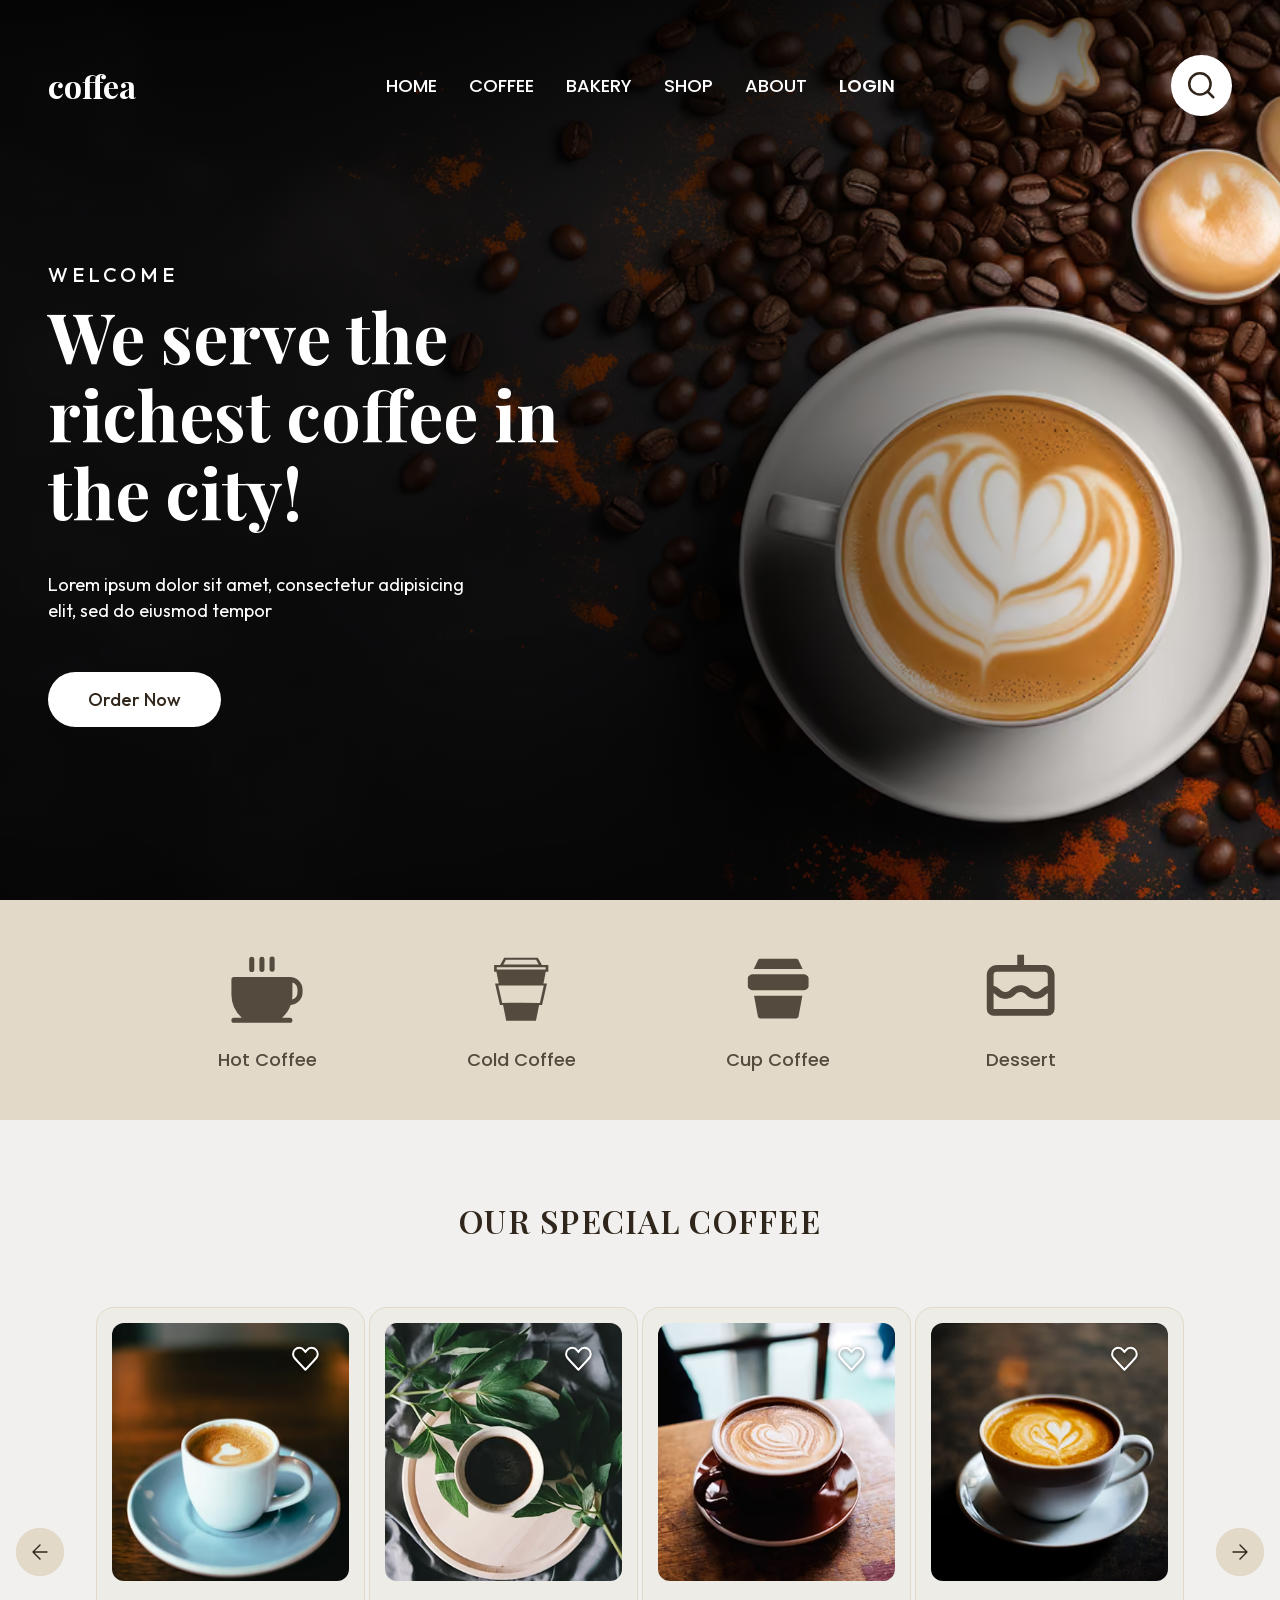
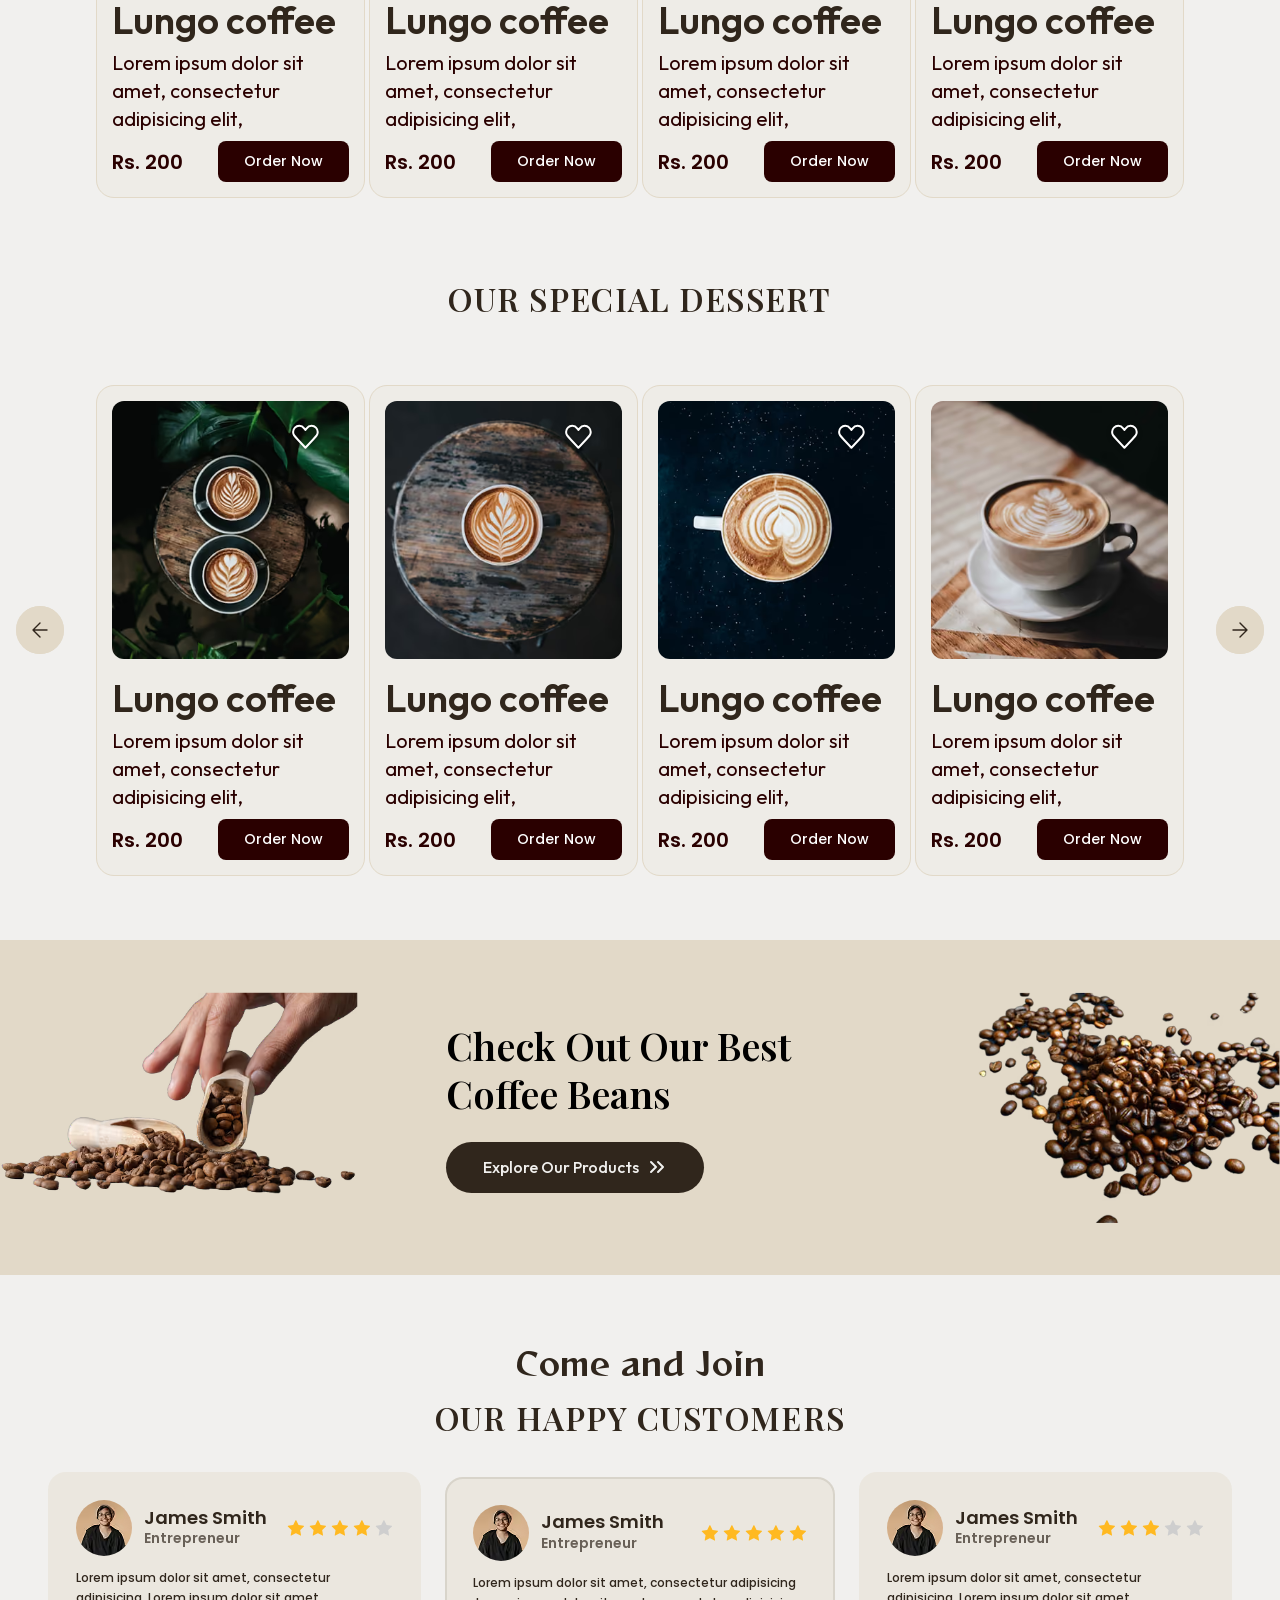
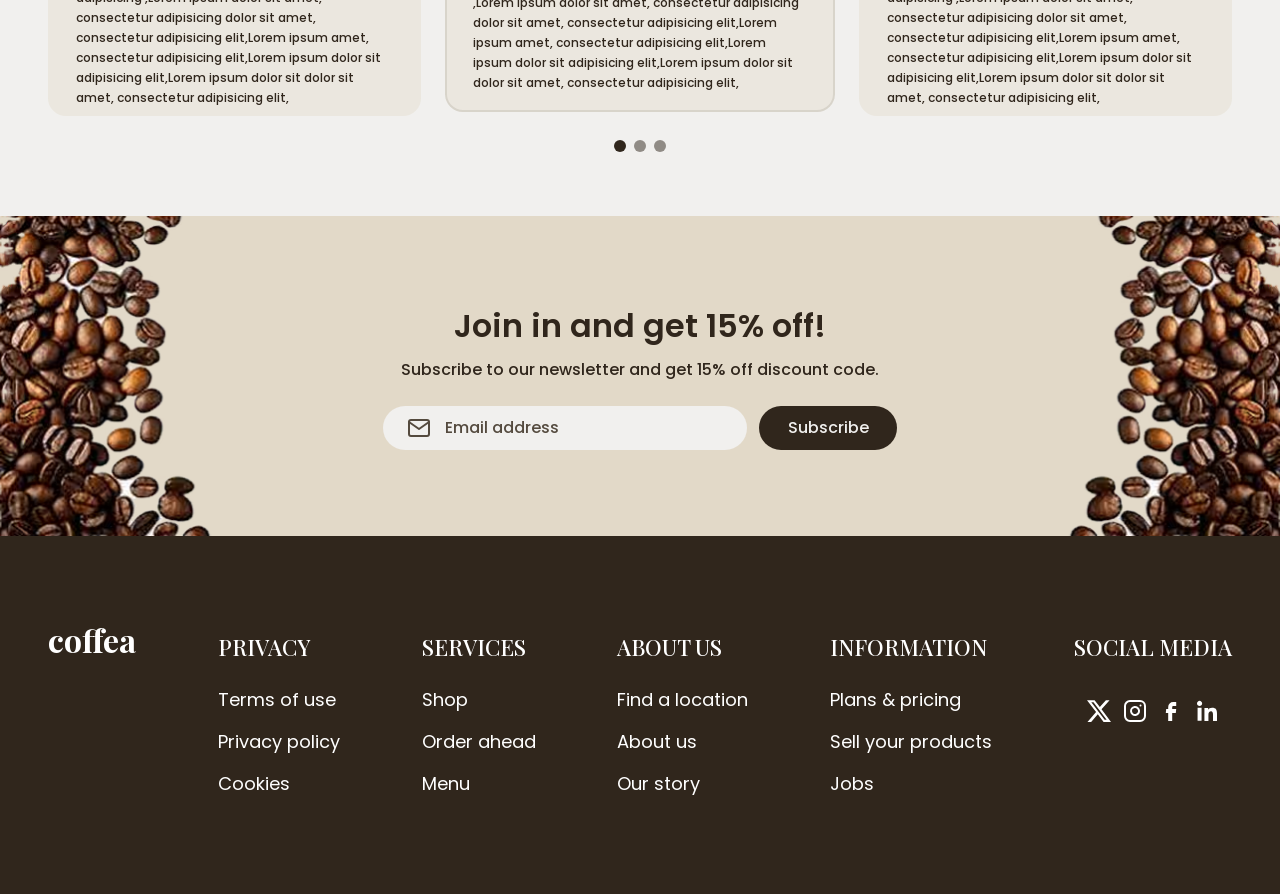
==== index.html @ 28aa6b99 "chore: add sr-only alias and drop inline sprite style" ====
<!doctype html>
<html lang="en">
  <head>
    <meta charset="utf-8">
    <meta name="viewport" content="width=device-width, initial-scale=1">
    <title>Coffea | Freshly roasted coffee, desserts and good company</title>
    <meta
      name="description"
      content="Coffea is a cosy coffee shop serving the richest coffee in the city, fresh desserts and a warm place to meet. Discover our special coffee and desserts."
>

    <meta property="og:type" content="website">
    <meta property="og:title" content="Coffea | Freshly roasted coffee, desserts and good company">
    <meta
      property="og:description"
      content="We serve the richest coffee in the city. Discover our special coffee and desserts."
>
    <meta property="og:locale" content="en_US">

    <link rel="icon" href="assets/icons/favicon.svg" type="image/svg+xml">

    <!-- Fonts used above the fold: preloaded so the swap does not shift the hero text. -->
    <link rel="preload" href="assets/fonts/outfit-latin-variable.woff2" as="font" type="font/woff2" crossorigin>
    <link rel="preload" href="assets/fonts/playfair-display-latin-variable.woff2" as="font" type="font/woff2" crossorigin>
    <link rel="preload" href="assets/fonts/poppins-500-latin.woff2" as="font" type="font/woff2" crossorigin>

    <!-- Cascade layers: tokens, base, layout, components, utilities (order matters). -->
    <link rel="stylesheet" href="css/tokens.css">
    <link rel="stylesheet" href="css/base.css">
    <link rel="stylesheet" href="css/layout.css">
    <link rel="stylesheet" href="css/components/header.css">
    <link rel="stylesheet" href="css/components/hero.css">
    <link rel="stylesheet" href="css/components/categories.css">
    <link rel="stylesheet" href="css/components/product-card.css">
    <link rel="stylesheet" href="css/components/carousel.css">
    <link rel="stylesheet" href="css/components/promo.css">
    <link rel="stylesheet" href="css/components/testimonial-card.css">
    <link rel="stylesheet" href="css/components/newsletter.css">
    <link rel="stylesheet" href="css/components/footer.css">
    <link rel="stylesheet" href="css/utilities.css">
  </head>
  <body>
    <!--
      Icon sprite (generated from assets/icons/*.svg). Use it with:
      <svg class="icon" aria-hidden="true"><use href="#icon-search" /></svg>
    -->
    <svg class="sprite" aria-hidden="true" focusable="false">
      <symbol id="icon-arrow-left" viewBox="0 0 34 34" fill="none"><path stroke="currentColor" stroke-linecap="round" stroke-linejoin="round" stroke-width="2" d="M26.917 17H7.083M17 7.083 7.083 17 17 26.917"/></symbol>
      <symbol id="icon-arrow-right" viewBox="0 0 34 34" fill="none"><path stroke="currentColor" stroke-linecap="round" stroke-linejoin="round" stroke-width="2" d="M7.083 17h19.834M17 7.083 26.917 17 17 26.917"/></symbol>
      <symbol id="icon-cat-cold-coffee" viewBox="0 0 83 83" fill="none"><path fill="currentColor" d="m24.469 9.88-4.102 7.43h-6.098v6.683h2.333l2.39 11.886h-3.733l4.936 21.83 3.164-.03 3.182 15.86h30.126l.21-1.056 2.97-14.807 3.009.03 4.922-21.829h-3.564l2.374-11.886h2.561v-6.682h-6.478l-4.117-7.43zm1.783 2.135h30.546l2.597 4.725h-35.76zm-9.287 7.42H66.43v2.443H16.965zm1.53 18.567H64.56l-3.973 17.552-19.092-.157-19.029.157z"/></symbol>
      <symbol id="icon-cat-cup-coffee" viewBox="0 0 83 83" fill="none"><path fill="currentColor" fill-rule="evenodd" d="M23.691 10.755c-.514 0-1.016.13-1.442.371a2.3 2.3 0 0 0-.946.986l-4.324 9.073h49.46l-4.324-9.073c-.191-.4-.52-.744-.946-.986a2.93 2.93 0 0 0-1.442-.371zm-2.543 58.658L17.267 48.25H66.15l-3.88 21.163c-.094.51-.402.975-.868 1.311s-1.06.52-1.675.521H23.69a2.9 2.9 0 0 1-1.675-.521c-.466-.336-.774-.801-.868-1.311m-4.581-42.831h50.29c3.088 0 5.585 1.823 5.585 4.07v8.131c0 2.247-2.502 4.062-5.586 4.062H16.562c-3.09 0-5.586-1.815-5.586-4.062v-8.131c0-2.247 2.507-4.07 5.59-4.07" clip-rule="evenodd"/></symbol>
      <symbol id="icon-cat-dessert" viewBox="0 0 83 83" fill="none"><path fill="currentColor" d="M65.17 17.15H44.59V6.86h-6.86v10.29H17.15c-5.673 0-10.29 4.617-10.29 10.29v34.3a6.867 6.867 0 0 0 6.86 6.86H68.6a6.867 6.867 0 0 0 6.86-6.86v-34.3c0-5.673-4.617-10.29-10.29-10.29m-48.02 6.86h48.02a3.43 3.43 0 0 1 3.43 3.43l.004 10.702c-3.074.782-5.04 2.517-6.572 3.883-1.74 1.543-2.888 2.565-5.447 2.565-2.556 0-3.705-1.022-5.444-2.562-2.04-1.815-4.832-4.298-9.998-4.298-5.162 0-7.954 2.483-9.995 4.298-1.74 1.543-2.885 2.562-5.44 2.562-2.549 0-3.694-1.019-5.426-2.562-1.534-1.365-3.492-3.104-6.562-3.886V27.44a3.43 3.43 0 0 1 3.43-3.43m-3.43 37.73V45.571c.655.422 1.283.94 2 1.581 2.04 1.815 4.83 4.298 9.988 4.298 5.159 0 7.954-2.483 9.995-4.298 1.739-1.543 2.885-2.562 5.44-2.562s3.704 1.022 5.443 2.562c2.041 1.815 4.833 4.298 9.999 4.298s7.96-2.483 10.002-4.298c.724-.645 1.355-1.166 2.017-1.591l.003 16.18z"/></symbol>
      <symbol id="icon-cat-hot-coffee" viewBox="0 0 83 83" fill="none"><path fill="currentColor" d="M64.656 29.36H8.06a2.573 2.573 0 0 0-2.573 2.573v15.435a30.97 30.97 0 0 0 10.464 23.153H8.06a2.573 2.573 0 1 0 0 5.145h56.595a2.572 2.572 0 1 0 0-5.145h-7.891a31.06 31.06 0 0 0 8.682-12.891 12.86 12.86 0 0 0 12.071-12.834v-2.572A12.863 12.863 0 0 0 64.656 29.36m7.717 15.436a7.72 7.72 0 0 1-5.53 7.396c.254-1.595.383-3.208.385-4.824V34.95a7.72 7.72 0 0 1 5.145 7.273zM33.786 21.643v-10.29a2.573 2.573 0 0 1 5.145 0v10.29a2.573 2.573 0 1 1-5.145 0m10.29 0v-10.29a2.573 2.573 0 1 1 5.145 0v10.29a2.573 2.573 0 0 1-5.145 0m-20.58 0v-10.29a2.572 2.572 0 1 1 5.145 0v10.29a2.572 2.572 0 1 1-5.145 0"/></symbol>
      <symbol id="icon-chevron" viewBox="0 0 20 20" fill="none"><path stroke="currentColor" stroke-linecap="round" stroke-linejoin="round" stroke-width="2" d="m4 5 5 5-5 5m7-10 5 5-5 5"/></symbol>
      <symbol id="icon-heart-filled" viewBox="0 0 33 33" fill="none"><path fill="currentColor" stroke="currentColor" stroke-linecap="round" stroke-linejoin="round" stroke-width="2" d="m16.415 10.943-1.04-1.368C14.171 7.988 12.393 6.84 10.26 6.84a6.147 6.147 0 0 0-6.155 6.156c0 1.272.383 2.448 1.04 3.42 1.107 1.655 11.27 12.31 11.27 12.31m0-17.782 1.04-1.368c1.204-1.587 2.982-2.736 5.116-2.736a6.147 6.147 0 0 1 6.156 6.156 6.1 6.1 0 0 1-1.04 3.42c-1.108 1.655-11.271 12.31-11.271 12.31"/></symbol>
      <symbol id="icon-heart" viewBox="0 0 33 33" fill="none"><path stroke="currentColor" stroke-linecap="round" stroke-linejoin="round" stroke-width="2" d="m16.415 10.943-1.04-1.368C14.171 7.988 12.393 6.84 10.26 6.84a6.147 6.147 0 0 0-6.155 6.156c0 1.272.383 2.448 1.04 3.42 1.107 1.655 11.27 12.31 11.27 12.31m0-17.782 1.04-1.368c1.204-1.587 2.982-2.736 5.116-2.736a6.147 6.147 0 0 1 6.156 6.156 6.1 6.1 0 0 1-1.04 3.42c-1.108 1.655-11.271 12.31-11.271 12.31"/></symbol>
      <symbol id="icon-mail" viewBox="0 0 24 24" fill="none"><path stroke="currentColor" stroke-linecap="round" stroke-linejoin="round" stroke-width="2" d="M4 4h16c1.1 0 2 .9 2 2v12c0 1.1-.9 2-2 2H4c-1.1 0-2-.9-2-2V6c0-1.1.9-2 2-2"/><path stroke="currentColor" stroke-linecap="round" stroke-linejoin="round" stroke-width="2" d="m22 6-10 7L2 6"/></symbol>
      <symbol id="icon-search" viewBox="0 0 27 27" fill="none"><path stroke="currentColor" stroke-linecap="round" stroke-linejoin="round" stroke-width="2.5" d="M11.917 22.583c5.89 0 10.666-4.775 10.666-10.666S17.808 1.25 11.917 1.25 1.25 6.026 1.25 11.917c0 5.89 4.776 10.666 10.667 10.666M25.25 25.25l-5.8-5.8"/></symbol>
      <symbol id="icon-social-facebook" viewBox="0 0 24 24" fill="none"><path fill="currentColor" d="M9.198 22h4v-8.01h3.604l.396-3.98h-4V8a1 1 0 0 1 1-1h3V3h-3a5 5 0 0 0-5 5v2.01h-2l-.396 3.98h2.396z"/></symbol>
      <symbol id="icon-social-instagram" viewBox="0 0 24 24" fill="none"><path stroke="currentColor" stroke-linecap="round" stroke-linejoin="round" stroke-width="2" d="M17 2.004H7a5 5 0 0 0-5 5v10a5 5 0 0 0 5 5h10a5 5 0 0 0 5-5v-10a5 5 0 0 0-5-5"/><path stroke="currentColor" stroke-linecap="round" stroke-linejoin="round" stroke-width="2" d="M16 11.374a4 4 0 1 1-7.913 1.173A4 4 0 0 1 16 11.374m1.5-4.87h.01"/></symbol>
      <symbol id="icon-social-linkedin" viewBox="0 0 24 24" fill="none"><path fill="currentColor" fill-rule="evenodd" d="M9.429 8.969h3.714v1.85c.535-1.064 1.907-2.02 3.968-2.02 3.951 0 4.889 2.118 4.889 6.004V22h-4v-6.312c0-2.213-.535-3.461-1.897-3.461-1.889 0-2.674 1.345-2.674 3.46V22h-4zM2.57 21.83h4V8.799h-4zM7.143 4.55a2.53 2.53 0 0 1-.753 1.802 2.57 2.57 0 0 1-1.82.748 2.6 2.6 0 0 1-1.818-.747A2.55 2.55 0 0 1 2 4.55c0-.677.27-1.325.753-1.803a2.586 2.586 0 0 1 3.637 0c.483.478.753 1.126.753 1.803" clip-rule="evenodd"/></symbol>
      <symbol id="icon-social-x" viewBox="0 0 24 24"><path fill="currentColor" d="M18.9 1.125h3.68l-8.04 9.212L24 22.875h-7.406l-5.804-7.603-6.635 7.603H.471l8.6-9.857L0 1.126h7.594l5.24 6.948zm-1.294 19.542h2.04L6.48 3.217H4.293z"/></symbol>
      <symbol id="icon-star" viewBox="-1 -1.5 24 24"><path fill="currentColor" d="M10.39.279a.5.5 0 0 1 .897 0L14.25 6.28a.5.5 0 0 0 .377.274l6.623.962a.5.5 0 0 1 .277.853l-4.793 4.672a.5.5 0 0 0-.143.442l1.13 6.597a.5.5 0 0 1-.725.527l-5.924-3.115a.5.5 0 0 0-.465 0l-5.924 3.115a.5.5 0 0 1-.725-.527l1.131-6.597a.5.5 0 0 0-.144-.442L.152 8.369a.5.5 0 0 1 .277-.853l6.623-.962a.5.5 0 0 0 .376-.274z"/></symbol>
    </svg>

    <a class="skip-link" href="#main">Skip to main content</a>

    <header class="header">
      <div class="header__inner container">
        <a class="header__logo" href="/">coffea</a>

        <!-- Desktop navigation (from 1024px). Hidden with display: none below that. -->
        <nav class="header__nav" aria-label="Main">
          <ul class="header__list">
            <li><a class="header__link" href="#">home</a></li>
            <li><a class="header__link" href="#">coffee</a></li>
            <li><a class="header__link" href="#">bakery</a></li>
            <li><a class="header__link" href="#">shop</a></li>
            <li><a class="header__link" href="#">about</a></li>
            <li><a class="header__link header__link--login" href="#">login</a></li>
          </ul>
        </nav>

        <button class="header__search" type="button" aria-label="Search">
          <svg class="icon header__search-icon" aria-hidden="true" focusable="false"><use href="#icon-search" /></svg>
        </button>

        <!--
          Mobile menu (below 1024px): CSS-only disclosure widget. A closed details element cannot be
          forced open by CSS in every target browser, so it owns a second nav and the desktop nav above
          is the one hidden here (display: none keeps the inactive nav out of the accessibility tree).
        -->
        <details class="header__menu">
          <summary class="header__toggle">
            <span class="visually-hidden">Menu</span>
            <span class="header__toggle-icon" aria-hidden="true"></span>
          </summary>
          <nav class="header__panel" aria-label="Main mobile">
            <ul class="header__list header__list--panel">
              <li><a class="header__link" href="#">home</a></li>
              <li><a class="header__link" href="#">coffee</a></li>
              <li><a class="header__link" href="#">bakery</a></li>
              <li><a class="header__link" href="#">shop</a></li>
              <li><a class="header__link" href="#">about</a></li>
              <li><a class="header__link header__link--login" href="#">login</a></li>
            </ul>
          </nav>
        </details>
      </div>
    </header>

    <main id="main">
      <!--
        Copy: the lorem ipsum, "Lungo coffee", "Rs. 200" and the testimonial texts are the design's own
        placeholders and are kept as they are (the typos of the design are fixed; the dessert section reuses the
        coffee copy). The product photos and the avatar are real.
      -->
      <section class="hero" aria-labelledby="hero-title">
        <picture class="hero__media">
          <source
            type="image/avif"
            srcset="assets/img/hero-768.avif 768w, assets/img/hero-1280.avif 1280w, assets/img/hero-1920.avif 1920w"
            sizes="(min-width: 64em) 100vw, 1280px"
          >
          <source
            type="image/webp"
            srcset="assets/img/hero-768.webp 768w, assets/img/hero-1280.webp 1280w, assets/img/hero-1920.webp 1920w"
            sizes="(min-width: 64em) 100vw, 1280px"
          >
          <img
            class="hero__image"
            src="assets/img/hero-1280.jpg"
            srcset="assets/img/hero-768.jpg 768w, assets/img/hero-1280.jpg 1280w, assets/img/hero-1920.jpg 1920w"
            sizes="(min-width: 64em) 100vw, 1280px"
            width="1920"
            height="1000"
            alt=""
            fetchpriority="high"
            decoding="async"
          >
        </picture>

        <div class="hero__inner container">
          <div class="hero__content">
            <p class="hero__eyebrow">Welcome</p>
            <h1 class="hero__title" id="hero-title">We serve the richest coffee in the city!</h1>
            <p class="hero__text" lang="la">Lorem ipsum dolor sit amet, consectetur adipisicing elit, sed do eiusmod tempor</p>
            <a class="hero__cta" href="#coffee">Order Now</a>
          </div>
        </div>
      </section>

      <section class="categories" aria-label="Categories">
        <div class="categories__inner container">
          <ul class="categories__list">
            <li>
              <a class="categories__link" href="#coffee">
                <svg class="icon categories__icon" aria-hidden="true" focusable="false"><use href="#icon-cat-hot-coffee" /></svg>
                <span class="categories__label">Hot Coffee</span>
              </a>
            </li>
            <li>
              <a class="categories__link" href="#coffee">
                <svg class="icon categories__icon" aria-hidden="true" focusable="false"><use href="#icon-cat-cold-coffee" /></svg>
                <span class="categories__label">Cold Coffee</span>
              </a>
            </li>
            <li>
              <a class="categories__link" href="#coffee">
                <svg class="icon categories__icon" aria-hidden="true" focusable="false"><use href="#icon-cat-cup-coffee" /></svg>
                <span class="categories__label">Cup Coffee</span>
              </a>
            </li>
            <li>
              <a class="categories__link" href="#dessert">
                <svg class="icon categories__icon" aria-hidden="true" focusable="false"><use href="#icon-cat-dessert" /></svg>
                <span class="categories__label">Dessert</span>
              </a>
            </li>
          </ul>
        </div>
      </section>

      <!--
        Products: each carousel is a native scroll container; the arrows are anchors to the first and
        last card (no JavaScript). They only show from 1024px to 1279px, where three cards fit and the
        rest need them; from 1280px all four cards are visible, so decorative aria-hidden copies of the
        arrows take their place and nothing is left in the tab order for a control that scrolls nothing.
      -->
      <section class="products" id="coffee" aria-labelledby="coffee-title">
        <h2 class="products__title" id="coffee-title">Our Special Coffee</h2>

        <div class="carousel">
          <a class="carousel__arrow carousel__arrow--prev carousel__arrow--link" href="#coffee-1">
            <svg class="icon carousel__icon" aria-hidden="true" focusable="false"><use href="#icon-arrow-left" /></svg>
            <span class="visually-hidden">Previous coffee</span>
          </a>
          <span class="carousel__arrow carousel__arrow--prev carousel__arrow--static" aria-hidden="true">
            <svg class="icon carousel__icon" focusable="false"><use href="#icon-arrow-left" /></svg>
          </span>

          <div class="carousel__track" role="group" aria-roledescription="carousel" aria-label="Special coffee" tabindex="0">
          <article class="product-card carousel__item" id="coffee-1">
            <div class="product-card__media">
              <picture>
                <source type="image/avif" srcset="assets/img/coffee-1.avif">
                <source type="image/webp" srcset="assets/img/coffee-1.webp">
                <img
                  class="product-card__image"
                  src="assets/img/coffee-1.jpg"
                  width="334"
                  height="364"
                  alt="Espresso in a white cup on a light blue saucer, on a wooden table"
                  loading="lazy"
                  decoding="async"
                >
              </picture>
              <input class="product-card__fav-input visually-hidden" type="checkbox" id="coffee-1-fav">
              <label class="product-card__fav" for="coffee-1-fav">
                <svg class="icon product-card__heart product-card__heart--off" aria-hidden="true" focusable="false"><use href="#icon-heart" /></svg>
                <svg class="icon product-card__heart product-card__heart--on" aria-hidden="true" focusable="false"><use href="#icon-heart-filled" /></svg>
                <span class="visually-hidden">Add Lungo coffee to favourites</span>
              </label>
            </div>
            <h3 class="product-card__name">Lungo coffee</h3>
            <p class="product-card__description" lang="la">Lorem ipsum dolor sit amet, consectetur adipisicing elit,</p>
            <div class="product-card__row">
              <data class="product-card__price" value="200">Rs. 200</data>
              <button class="product-card__button" type="button">Order Now<span class="visually-hidden"> Lungo coffee</span></button>
            </div>
          </article>

          <article class="product-card carousel__item" id="coffee-2">
            <div class="product-card__media">
              <picture>
                <source type="image/avif" srcset="assets/img/dessert-1.avif">
                <source type="image/webp" srcset="assets/img/dessert-1.webp">
                <img
                  class="product-card__image"
                  src="assets/img/dessert-1.jpg"
                  width="334"
                  height="364"
                  alt="Top view of a cup of black coffee on a wooden tray among green leaves"
                  loading="lazy"
                  decoding="async"
                >
              </picture>
              <input class="product-card__fav-input visually-hidden" type="checkbox" id="coffee-2-fav">
              <label class="product-card__fav" for="coffee-2-fav">
                <svg class="icon product-card__heart product-card__heart--off" aria-hidden="true" focusable="false"><use href="#icon-heart" /></svg>
                <svg class="icon product-card__heart product-card__heart--on" aria-hidden="true" focusable="false"><use href="#icon-heart-filled" /></svg>
                <span class="visually-hidden">Add Lungo coffee to favourites</span>
              </label>
            </div>
            <h3 class="product-card__name">Lungo coffee</h3>
            <p class="product-card__description" lang="la">Lorem ipsum dolor sit amet, consectetur adipisicing elit,</p>
            <div class="product-card__row">
              <data class="product-card__price" value="200">Rs. 200</data>
              <button class="product-card__button" type="button">Order Now<span class="visually-hidden"> Lungo coffee</span></button>
            </div>
          </article>

          <article class="product-card carousel__item" id="coffee-3">
            <div class="product-card__media">
              <picture>
                <source type="image/avif" srcset="assets/img/dessert-2.avif">
                <source type="image/webp" srcset="assets/img/dessert-2.webp">
                <img
                  class="product-card__image"
                  src="assets/img/dessert-2.jpg"
                  width="334"
                  height="364"
                  alt="Latte with a heart of milk foam in a maroon cup and saucer on a wooden table"
                  loading="lazy"
                  decoding="async"
                >
              </picture>
              <input class="product-card__fav-input visually-hidden" type="checkbox" id="coffee-3-fav">
              <label class="product-card__fav" for="coffee-3-fav">
                <svg class="icon product-card__heart product-card__heart--off" aria-hidden="true" focusable="false"><use href="#icon-heart" /></svg>
                <svg class="icon product-card__heart product-card__heart--on" aria-hidden="true" focusable="false"><use href="#icon-heart-filled" /></svg>
                <span class="visually-hidden">Add Lungo coffee to favourites</span>
              </label>
            </div>
            <h3 class="product-card__name">Lungo coffee</h3>
            <p class="product-card__description" lang="la">Lorem ipsum dolor sit amet, consectetur adipisicing elit,</p>
            <div class="product-card__row">
              <data class="product-card__price" value="200">Rs. 200</data>
              <button class="product-card__button" type="button">Order Now<span class="visually-hidden"> Lungo coffee</span></button>
            </div>
          </article>

          <article class="product-card carousel__item" id="coffee-4">
            <div class="product-card__media">
              <picture>
                <source type="image/avif" srcset="assets/img/coffee-2.avif">
                <source type="image/webp" srcset="assets/img/coffee-2.webp">
                <img
                  class="product-card__image"
                  src="assets/img/coffee-2.jpg"
                  width="334"
                  height="364"
                  alt="Cappuccino with heart-shaped latte art in a white cup on a dark table"
                  loading="lazy"
                  decoding="async"
                >
              </picture>
              <input class="product-card__fav-input visually-hidden" type="checkbox" id="coffee-4-fav">
              <label class="product-card__fav" for="coffee-4-fav">
                <svg class="icon product-card__heart product-card__heart--off" aria-hidden="true" focusable="false"><use href="#icon-heart" /></svg>
                <svg class="icon product-card__heart product-card__heart--on" aria-hidden="true" focusable="false"><use href="#icon-heart-filled" /></svg>
                <span class="visually-hidden">Add Lungo coffee to favourites</span>
              </label>
            </div>
            <h3 class="product-card__name">Lungo coffee</h3>
            <p class="product-card__description" lang="la">Lorem ipsum dolor sit amet, consectetur adipisicing elit,</p>
            <div class="product-card__row">
              <data class="product-card__price" value="200">Rs. 200</data>
              <button class="product-card__button" type="button">Order Now<span class="visually-hidden"> Lungo coffee</span></button>
            </div>
          </article>
          </div>

          <a class="carousel__arrow carousel__arrow--next carousel__arrow--link" href="#coffee-4">
            <svg class="icon carousel__icon" aria-hidden="true" focusable="false"><use href="#icon-arrow-right" /></svg>
            <span class="visually-hidden">Next coffee</span>
          </a>
          <span class="carousel__arrow carousel__arrow--next carousel__arrow--static" aria-hidden="true">
            <svg class="icon carousel__icon" focusable="false"><use href="#icon-arrow-right" /></svg>
          </span>
        </div>
      </section>

      <section class="products" id="dessert" aria-labelledby="dessert-title">
        <h2 class="products__title" id="dessert-title">Our Special Dessert</h2>

        <div class="carousel">
          <a class="carousel__arrow carousel__arrow--prev carousel__arrow--link" href="#dessert-1">
            <svg class="icon carousel__icon" aria-hidden="true" focusable="false"><use href="#icon-arrow-left" /></svg>
            <span class="visually-hidden">Previous dessert</span>
          </a>
          <span class="carousel__arrow carousel__arrow--prev carousel__arrow--static" aria-hidden="true">
            <svg class="icon carousel__icon" focusable="false"><use href="#icon-arrow-left" /></svg>
          </span>

          <div class="carousel__track" role="group" aria-roledescription="carousel" aria-label="Special desserts" tabindex="0">
          <article class="product-card carousel__item" id="dessert-1">
            <div class="product-card__media">
              <picture>
                <source type="image/avif" srcset="assets/img/dessert-4.avif">
                <source type="image/webp" srcset="assets/img/dessert-4.webp">
                <img
                  class="product-card__image"
                  src="assets/img/dessert-4.jpg"
                  width="334"
                  height="364"
                  alt="Two lattes with leaf-shaped foam art on a wooden stool among plants"
                  loading="lazy"
                  decoding="async"
                >
              </picture>
              <input class="product-card__fav-input visually-hidden" type="checkbox" id="dessert-1-fav">
              <label class="product-card__fav" for="dessert-1-fav">
                <svg class="icon product-card__heart product-card__heart--off" aria-hidden="true" focusable="false"><use href="#icon-heart" /></svg>
                <svg class="icon product-card__heart product-card__heart--on" aria-hidden="true" focusable="false"><use href="#icon-heart-filled" /></svg>
                <span class="visually-hidden">Add Lungo coffee to favourites</span>
              </label>
            </div>
            <h3 class="product-card__name">Lungo coffee</h3>
            <p class="product-card__description" lang="la">Lorem ipsum dolor sit amet, consectetur adipisicing elit,</p>
            <div class="product-card__row">
              <data class="product-card__price" value="200">Rs. 200</data>
              <button class="product-card__button" type="button">Order Now<span class="visually-hidden"> Lungo coffee</span></button>
            </div>
          </article>

          <article class="product-card carousel__item" id="dessert-2">
            <div class="product-card__media">
              <picture>
                <source type="image/avif" srcset="assets/img/coffee-3.avif">
                <source type="image/webp" srcset="assets/img/coffee-3.webp">
                <img
                  class="product-card__image"
                  src="assets/img/coffee-3.jpg"
                  width="334"
                  height="364"
                  alt="Top view of a latte with leaf-shaped milk foam on a round rustic wooden stool"
                  loading="lazy"
                  decoding="async"
                >
              </picture>
              <input class="product-card__fav-input visually-hidden" type="checkbox" id="dessert-2-fav">
              <label class="product-card__fav" for="dessert-2-fav">
                <svg class="icon product-card__heart product-card__heart--off" aria-hidden="true" focusable="false"><use href="#icon-heart" /></svg>
                <svg class="icon product-card__heart product-card__heart--on" aria-hidden="true" focusable="false"><use href="#icon-heart-filled" /></svg>
                <span class="visually-hidden">Add Lungo coffee to favourites</span>
              </label>
            </div>
            <h3 class="product-card__name">Lungo coffee</h3>
            <p class="product-card__description" lang="la">Lorem ipsum dolor sit amet, consectetur adipisicing elit,</p>
            <div class="product-card__row">
              <data class="product-card__price" value="200">Rs. 200</data>
              <button class="product-card__button" type="button">Order Now<span class="visually-hidden"> Lungo coffee</span></button>
            </div>
          </article>

          <article class="product-card carousel__item" id="dessert-3">
            <div class="product-card__media">
              <picture>
                <source type="image/avif" srcset="assets/img/dessert-3.avif">
                <source type="image/webp" srcset="assets/img/dessert-3.webp">
                <img
                  class="product-card__image"
                  src="assets/img/dessert-3.jpg"
                  width="334"
                  height="364"
                  alt="Top view of a latte with a heart-shaped foam pattern on a dark starry background"
                  loading="lazy"
                  decoding="async"
                >
              </picture>
              <input class="product-card__fav-input visually-hidden" type="checkbox" id="dessert-3-fav">
              <label class="product-card__fav" for="dessert-3-fav">
                <svg class="icon product-card__heart product-card__heart--off" aria-hidden="true" focusable="false"><use href="#icon-heart" /></svg>
                <svg class="icon product-card__heart product-card__heart--on" aria-hidden="true" focusable="false"><use href="#icon-heart-filled" /></svg>
                <span class="visually-hidden">Add Lungo coffee to favourites</span>
              </label>
            </div>
            <h3 class="product-card__name">Lungo coffee</h3>
            <p class="product-card__description" lang="la">Lorem ipsum dolor sit amet, consectetur adipisicing elit,</p>
            <div class="product-card__row">
              <data class="product-card__price" value="200">Rs. 200</data>
              <button class="product-card__button" type="button">Order Now<span class="visually-hidden"> Lungo coffee</span></button>
            </div>
          </article>

          <article class="product-card carousel__item" id="dessert-4">
            <div class="product-card__media">
              <picture>
                <source type="image/avif" srcset="assets/img/coffee-4.avif">
                <source type="image/webp" srcset="assets/img/coffee-4.webp">
                <img
                  class="product-card__image"
                  src="assets/img/coffee-4.jpg"
                  width="334"
                  height="364"
                  alt="Latte with leaf-shaped foam art in a grey cup on a sunlit table"
                  loading="lazy"
                  decoding="async"
                >
              </picture>
              <input class="product-card__fav-input visually-hidden" type="checkbox" id="dessert-4-fav">
              <label class="product-card__fav" for="dessert-4-fav">
                <svg class="icon product-card__heart product-card__heart--off" aria-hidden="true" focusable="false"><use href="#icon-heart" /></svg>
                <svg class="icon product-card__heart product-card__heart--on" aria-hidden="true" focusable="false"><use href="#icon-heart-filled" /></svg>
                <span class="visually-hidden">Add Lungo coffee to favourites</span>
              </label>
            </div>
            <h3 class="product-card__name">Lungo coffee</h3>
            <p class="product-card__description" lang="la">Lorem ipsum dolor sit amet, consectetur adipisicing elit,</p>
            <div class="product-card__row">
              <data class="product-card__price" value="200">Rs. 200</data>
              <button class="product-card__button" type="button">Order Now<span class="visually-hidden"> Lungo coffee</span></button>
            </div>
          </article>
          </div>

          <a class="carousel__arrow carousel__arrow--next carousel__arrow--link" href="#dessert-4">
            <svg class="icon carousel__icon" aria-hidden="true" focusable="false"><use href="#icon-arrow-right" /></svg>
            <span class="visually-hidden">Next dessert</span>
          </a>
          <span class="carousel__arrow carousel__arrow--next carousel__arrow--static" aria-hidden="true">
            <svg class="icon carousel__icon" focusable="false"><use href="#icon-arrow-right" /></svg>
          </span>
        </div>
      </section>

      <section class="promo" aria-labelledby="promo-title">
        <picture class="promo__picture promo__picture--hand">
          <source type="image/avif" srcset="assets/img/promo-hand.avif">
          <source type="image/webp" srcset="assets/img/promo-hand.webp">
          <img class="promo__image" src="assets/img/promo-hand.png" width="521" height="335" alt="" loading="lazy" decoding="async">
        </picture>

        <div class="promo__inner">
          <h2 class="promo__title" id="promo-title">Check Out Our Best Coffee Beans</h2>
          <a class="promo__cta" href="#coffee">
            Explore Our Products
            <svg class="icon promo__chevron" aria-hidden="true" focusable="false"><use href="#icon-chevron" /></svg>
          </a>
        </div>

        <picture class="promo__picture promo__picture--beans">
          <source type="image/avif" srcset="assets/img/promo-beans.avif">
          <source type="image/webp" srcset="assets/img/promo-beans.webp">
          <img class="promo__image" src="assets/img/promo-beans.png" width="503" height="335" alt="" loading="lazy" decoding="async">
        </picture>
      </section>

      <section class="testimonials" aria-labelledby="testimonials-title">
        <h2 class="testimonials__title" id="testimonials-title">
          <span class="testimonials__title-accent">Come and Join</span>
          <span class="testimonials__title-main">Our Happy Customers</span>
        </h2>

        <!--
          The three testimonials repeat the design's "James Smith" and quote, and share one avatar. The avatar
          has an empty alt on purpose: the name is already in the figcaption next to it.
          The track is a native scroll container (swipe, trackpad, keyboard); the dots are anchors to each card.
        -->
        <div class="testimonials__track" role="group" aria-roledescription="carousel" aria-label="Customer testimonials" tabindex="0">
          <figure class="testimonial-card" id="t-1">
            <figcaption class="testimonial-card__header">
              <picture class="testimonial-card__picture">
                <source type="image/avif" srcset="assets/img/avatar-1.avif 1x, assets/img/avatar-1-2x.avif 2x">
                <source type="image/webp" srcset="assets/img/avatar-1.webp 1x, assets/img/avatar-1-2x.webp 2x">
                <img
                  class="testimonial-card__avatar"
                  src="assets/img/avatar-1.jpg"
                  srcset="assets/img/avatar-1.jpg 1x, assets/img/avatar-1-2x.jpg 2x"
                  width="56"
                  height="56"
                  alt=""
                  loading="lazy"
                  decoding="async"
                >
              </picture>
              <div class="testimonial-card__meta">
                <div class="testimonial-card__author">
                  <p class="testimonial-card__name">James Smith</p>
                  <p class="testimonial-card__role">Entrepreneur</p>
                </div>
                <p class="testimonial-card__rating" role="img" aria-label="4 out of 5 stars">
                  <svg class="icon testimonial-card__star" aria-hidden="true" focusable="false"><use href="#icon-star" /></svg>
                  <svg class="icon testimonial-card__star" aria-hidden="true" focusable="false"><use href="#icon-star" /></svg>
                  <svg class="icon testimonial-card__star" aria-hidden="true" focusable="false"><use href="#icon-star" /></svg>
                  <svg class="icon testimonial-card__star" aria-hidden="true" focusable="false"><use href="#icon-star" /></svg>
                  <svg class="icon testimonial-card__star testimonial-card__star--empty" aria-hidden="true" focusable="false"><use href="#icon-star" /></svg>
                </p>
              </div>
            </figcaption>
            <blockquote class="testimonial-card__quote" lang="la">
              <p>Lorem ipsum dolor sit amet, consectetur adipisicing ,Lorem ipsum dolor sit amet, consectetur adipisicing dolor sit amet, consectetur adipisicing elit,Lorem ipsum amet, consectetur adipisicing elit,Lorem ipsum dolor sit adipisicing elit,Lorem ipsum dolor sit dolor sit amet, consectetur adipisicing elit,</p>
            </blockquote>
          </figure>
          <figure class="testimonial-card testimonial-card--featured" id="t-2">
            <figcaption class="testimonial-card__header">
              <picture class="testimonial-card__picture">
                <source type="image/avif" srcset="assets/img/avatar-1.avif 1x, assets/img/avatar-1-2x.avif 2x">
                <source type="image/webp" srcset="assets/img/avatar-1.webp 1x, assets/img/avatar-1-2x.webp 2x">
                <img
                  class="testimonial-card__avatar"
                  src="assets/img/avatar-1.jpg"
                  srcset="assets/img/avatar-1.jpg 1x, assets/img/avatar-1-2x.jpg 2x"
                  width="56"
                  height="56"
                  alt=""
                  loading="lazy"
                  decoding="async"
                >
              </picture>
              <div class="testimonial-card__meta">
                <div class="testimonial-card__author">
                  <p class="testimonial-card__name">James Smith</p>
                  <p class="testimonial-card__role">Entrepreneur</p>
                </div>
                <p class="testimonial-card__rating" role="img" aria-label="5 out of 5 stars">
                  <svg class="icon testimonial-card__star" aria-hidden="true" focusable="false"><use href="#icon-star" /></svg>
                  <svg class="icon testimonial-card__star" aria-hidden="true" focusable="false"><use href="#icon-star" /></svg>
                  <svg class="icon testimonial-card__star" aria-hidden="true" focusable="false"><use href="#icon-star" /></svg>
                  <svg class="icon testimonial-card__star" aria-hidden="true" focusable="false"><use href="#icon-star" /></svg>
                  <svg class="icon testimonial-card__star" aria-hidden="true" focusable="false"><use href="#icon-star" /></svg>
                </p>
              </div>
            </figcaption>
            <blockquote class="testimonial-card__quote" lang="la">
              <p>Lorem ipsum dolor sit amet, consectetur adipisicing ,Lorem ipsum dolor sit amet, consectetur adipisicing dolor sit amet, consectetur adipisicing elit,Lorem ipsum amet, consectetur adipisicing elit,Lorem ipsum dolor sit adipisicing elit,Lorem ipsum dolor sit dolor sit amet, consectetur adipisicing elit,</p>
            </blockquote>
          </figure>
          <figure class="testimonial-card" id="t-3">
            <figcaption class="testimonial-card__header">
              <picture class="testimonial-card__picture">
                <source type="image/avif" srcset="assets/img/avatar-1.avif 1x, assets/img/avatar-1-2x.avif 2x">
                <source type="image/webp" srcset="assets/img/avatar-1.webp 1x, assets/img/avatar-1-2x.webp 2x">
                <img
                  class="testimonial-card__avatar"
                  src="assets/img/avatar-1.jpg"
                  srcset="assets/img/avatar-1.jpg 1x, assets/img/avatar-1-2x.jpg 2x"
                  width="56"
                  height="56"
                  alt=""
                  loading="lazy"
                  decoding="async"
                >
              </picture>
              <div class="testimonial-card__meta">
                <div class="testimonial-card__author">
                  <p class="testimonial-card__name">James Smith</p>
                  <p class="testimonial-card__role">Entrepreneur</p>
                </div>
                <p class="testimonial-card__rating" role="img" aria-label="3 out of 5 stars">
                  <svg class="icon testimonial-card__star" aria-hidden="true" focusable="false"><use href="#icon-star" /></svg>
                  <svg class="icon testimonial-card__star" aria-hidden="true" focusable="false"><use href="#icon-star" /></svg>
                  <svg class="icon testimonial-card__star" aria-hidden="true" focusable="false"><use href="#icon-star" /></svg>
                  <svg class="icon testimonial-card__star testimonial-card__star--empty" aria-hidden="true" focusable="false"><use href="#icon-star" /></svg>
                  <svg class="icon testimonial-card__star testimonial-card__star--empty" aria-hidden="true" focusable="false"><use href="#icon-star" /></svg>
                </p>
              </div>
            </figcaption>
            <blockquote class="testimonial-card__quote" lang="la">
              <p>Lorem ipsum dolor sit amet, consectetur adipisicing ,Lorem ipsum dolor sit amet, consectetur adipisicing dolor sit amet, consectetur adipisicing elit,Lorem ipsum amet, consectetur adipisicing elit,Lorem ipsum dolor sit adipisicing elit,Lorem ipsum dolor sit dolor sit amet, consectetur adipisicing elit,</p>
            </blockquote>
          </figure>
        </div>

        <nav class="testimonials__pager" aria-label="Testimonials pagination">
          <ul class="testimonials__dots">
            <li><a class="testimonials__dot" href="#t-1"><span class="visually-hidden">Show testimonial 1</span></a></li>
            <li><a class="testimonials__dot" href="#t-2"><span class="visually-hidden">Show testimonial 2</span></a></li>
            <li><a class="testimonials__dot" href="#t-3"><span class="visually-hidden">Show testimonial 3</span></a></li>
          </ul>
        </nav>
      </section>

      <section class="newsletter" aria-labelledby="newsletter-title">
        <picture class="newsletter__picture newsletter__picture--left">
          <source type="image/avif" srcset="assets/img/newsletter-beans.avif">
          <source type="image/webp" srcset="assets/img/newsletter-beans.webp">
          <img class="newsletter__image" src="assets/img/newsletter-beans.png" width="482" height="321" alt="" loading="lazy" decoding="async">
        </picture>

        <div class="newsletter__inner">
          <h2 class="newsletter__title" id="newsletter-title">Join in and get 15% off!</h2>
          <p class="newsletter__subtitle">Subscribe to our newsletter and get 15% off discount code.</p>

          <!-- No real submission: the form only exercises native validation (PRD 5.8). -->
          <form class="newsletter__form" action="#" method="get">
            <label class="visually-hidden" for="newsletter-email">Email address</label>
            <div class="newsletter__field">
              <input
                class="newsletter__input"
                id="newsletter-email"
                type="email"
                name="email"
                required
                autocomplete="email"
                placeholder="Email address"
              >
              <svg class="icon newsletter__icon" aria-hidden="true" focusable="false"><use href="#icon-mail" /></svg>
            </div>
            <button class="newsletter__button" type="submit">Subscribe</button>
          </form>
        </div>

        <picture class="newsletter__picture newsletter__picture--right">
          <source type="image/avif" srcset="assets/img/newsletter-beans.avif">
          <source type="image/webp" srcset="assets/img/newsletter-beans.webp">
          <img class="newsletter__image" src="assets/img/newsletter-beans.png" width="482" height="321" alt="" loading="lazy" decoding="async">
        </picture>
      </section>
    </main>

    <footer class="footer">
      <div class="footer__inner container">
        <a class="footer__logo" href="/">Coffea</a>

        <nav class="footer__column" aria-labelledby="footer-privacy">
          <h3 class="footer__heading" id="footer-privacy">Privacy</h3>
          <ul class="footer__list">
            <li><a class="footer__link" href="#">Terms of use</a></li>
            <li><a class="footer__link" href="#">Privacy policy</a></li>
            <li><a class="footer__link" href="#">Cookies</a></li>
          </ul>
        </nav>
        <nav class="footer__column" aria-labelledby="footer-services">
          <h3 class="footer__heading" id="footer-services">Services</h3>
          <ul class="footer__list">
            <li><a class="footer__link" href="#">Shop</a></li>
            <li><a class="footer__link" href="#">Order ahead</a></li>
            <li><a class="footer__link" href="#">Menu</a></li>
          </ul>
        </nav>
        <nav class="footer__column" aria-labelledby="footer-about">
          <h3 class="footer__heading" id="footer-about">About us</h3>
          <ul class="footer__list">
            <li><a class="footer__link" href="#">Find a location</a></li>
            <li><a class="footer__link" href="#">About us</a></li>
            <li><a class="footer__link" href="#">Our story</a></li>
          </ul>
        </nav>
        <nav class="footer__column" aria-labelledby="footer-information">
          <h3 class="footer__heading" id="footer-information">Information</h3>
          <ul class="footer__list">
            <li><a class="footer__link" href="#">Plans &amp; pricing</a></li>
            <li><a class="footer__link" href="#">Sell your products</a></li>
            <li><a class="footer__link" href="#">Jobs</a></li>
          </ul>
        </nav>

        <div class="footer__column footer__column--social">
          <h3 class="footer__heading" id="footer-social">Social media</h3>
          <ul class="footer__social">
            <li>
              <a class="footer__social-link" href="#" aria-label="X (Twitter)">
                <svg class="icon footer__social-icon" aria-hidden="true" focusable="false"><use href="#icon-social-x" /></svg>
              </a>
            </li>
            <li>
              <a class="footer__social-link" href="#" aria-label="Instagram">
                <svg class="icon footer__social-icon" aria-hidden="true" focusable="false"><use href="#icon-social-instagram" /></svg>
              </a>
            </li>
            <li>
              <a class="footer__social-link" href="#" aria-label="Facebook">
                <svg class="icon footer__social-icon" aria-hidden="true" focusable="false"><use href="#icon-social-facebook" /></svg>
              </a>
            </li>
            <li>
              <a class="footer__social-link" href="#" aria-label="LinkedIn">
                <svg class="icon footer__social-icon" aria-hidden="true" focusable="false"><use href="#icon-social-linkedin" /></svg>
              </a>
            </li>
          </ul>
        </div>
      </div>
    </footer>
  </body>
</html>
---- css/tokens.css ----
/*
 * Design tokens (PRD section 4).
 * Every colour, font family, radius and spacing value of the project lives here
 * and nowhere else. Load this file FIRST: it declares the cascade layer order.
 */
@layer tokens, base, layout, components, utilities;

/*
 * Self-hosted fonts (latin subset, woff2; licence: SIL Open Font License 1.1).
 * @font-face is not affected by cascade layers, so it sits outside them.
 * Outfit and Playfair Display are variable fonts: one file covers every weight used.
 */
@font-face {
  font-family: "Outfit";
  font-style: normal;
  font-weight: 100 900;
  font-display: swap;
  src: url("../assets/fonts/outfit-latin-variable.woff2") format("woff2");
}

@font-face {
  font-family: "Playfair Display";
  font-style: normal;
  font-weight: 400 900;
  font-display: swap;
  src: url("../assets/fonts/playfair-display-latin-variable.woff2") format("woff2");
}

@font-face {
  font-family: "Poppins";
  font-style: normal;
  font-weight: 400;
  font-display: swap;
  src: url("../assets/fonts/poppins-400-latin.woff2") format("woff2");
}

@font-face {
  font-family: "Poppins";
  font-style: normal;
  font-weight: 500;
  font-display: swap;
  src: url("../assets/fonts/poppins-500-latin.woff2") format("woff2");
}

@font-face {
  font-family: "Poppins";
  font-style: normal;
  font-weight: 600;
  font-display: swap;
  src: url("../assets/fonts/poppins-600-latin.woff2") format("woff2");
}

@font-face {
  font-family: "Reggae One";
  font-style: normal;
  font-weight: 400;
  font-display: swap;
  src: url("../assets/fonts/reggae-one-latin.woff2") format("woff2");
}

@layer tokens {
  :root {
    /* ---------- Colours ---------- */
    --color-espresso: #30261c;
    --color-maroon: #2a0000;
    --color-sand: #e2d9c8;
    --color-sand-20: rgb(226 217 200 / 0.2);
    --color-sand-40: rgb(226 217 200 / 0.4);
    --color-bg: #f1f0ee;
    --color-muted: #544a3e;
    --color-border-soft: rgb(48 38 28 / 0.1);
    --color-text-soft: rgb(48 38 28 / 0.7);
    --color-white: #fff;
    --color-black: #000;

    /* Rating stars: sampled from the design's star assets (Star 2.svg / Group 16.png). */
    --color-star: #ffb921;
    --color-star-empty: #cecece;

    /* Pager dots: the active one is --color-espresso, the others a lighter tint of it. */
    --color-dot: rgb(48 38 28 / 0.5);

    /* Hero image scrim so white text keeps AA contrast (tune in the hero task). */
    --color-overlay: rgb(0 0 0 / 0.6);
    --color-overlay-clear: rgb(0 0 0 / 0);

    /* Native form validation (:user-invalid). */
    --color-error: #b3261e;

    /* ---------- Typography: families ---------- */
    --font-display: "Playfair Display", georgia, "Times New Roman", serif;
    --font-body: "Outfit", system-ui, -apple-system, "Segoe UI", sans-serif;
    --font-ui: "Poppins", system-ui, -apple-system, "Segoe UI", sans-serif;
    --font-accent: "Reggae One", "Playfair Display", georgia, serif;

    /* ---------- Typography: weights ---------- */
    --fw-regular: 400;
    --fw-medium: 500;
    --fw-semibold: 600;
    --fw-bold: 700;

    /* ---------- Typography: scale (desktop value is the maximum) ---------- */
    --fs-hero: clamp(2.5rem, 1.5rem + 3.5vw, 4.5rem); /* 72px */
    --fs-h2: clamp(1.5rem, 1.1rem + 1.25vw, 2rem); /* 32px */
    --fs-cta: clamp(1.5rem, 1.1rem + 1.6vw, 2.5rem); /* 40px */
    --fs-card-title: clamp(1.75rem, 1.2rem + 1.8vw, 2.375rem); /* 38px */
    --fs-logo: 2rem; /* 32px */
    --fs-footer-h: 1.5rem; /* 24px */
    --fs-lg: 1.25rem; /* 20px */
    --fs-md: 1.125rem; /* 18px */
    --fs-base: 1rem; /* 16px */
    --fs-sm: 0.875rem; /* 14px */
    --fs-xs: 0.75rem; /* 12px */

    /* ---------- Typography: line heights and tracking ---------- */
    --lh-hero: 1.14; /* 82 / 72 */
    --lh-cta: 1.25; /* 50 / 40 */
    --lh-flat: 1;
    --lh-tight: 1.2;
    --lh-desc: 1.4; /* card description 28 / 20 */
    --lh-base: 1.5;
    --lh-text: 1.45; /* hero paragraph 26 / 18 */
    --lh-quote: 1.67; /* testimonial 20 / 12 */
    --lh-section: 1.34; /* 43 / 32: section titles (products, testimonials) */
    --lh-accent: 1.44; /* 46 / 32: "Come and Join" line */
    --lh-card-title: 1.26; /* 48 / 38 */
    --tracking-h2: 0.04em; /* 1.28px at 32px */
    --tracking-eyebrow: 0.2em; /* 4px at 20px */

    /* ---------- Shape ---------- */
    --radius-pill: 100px;
    --radius-card: 18px;
    --radius-img: 12px;
    --radius-btn: 8px;
    --radius-round: 50%;

    /* ---------- Layout ---------- */
    --container: 90.25rem; /* 1444px */
    --header-top: 3.4375rem; /* 55px: header offset from the top of the hero */
    --hero-height: min(100vh, 62.5rem); /* hero height from lg: viewport height capped at 1000px */
    --hero-min-height: 40rem; /* 640px: hero height on base and md */
    --hero-content-ratio: 0.294; /* 294px of 1000px: top offset of the hero text block */
    --hero-header-scrim: 14rem; /* 224px: height of the dark band behind the desktop nav */
    --hero-content-width: 34.8125rem; /* 557px */
    --hero-text-width: 26.9375rem; /* 431px: hero paragraph max width */
    --categories-height: 13.75rem; /* 220px */
    --categories-row: 52.8125rem; /* 845px */

    /* ---------- Controls ---------- */
    --tap-target: 2.75rem; /* 44px: minimum touch target on base and md */
    --size-control: 3rem; /* 48px: round icon buttons on base and md */
    --size-control-lg: 3.8125rem; /* 61px: search button from lg */
    --size-icon: 1.5rem; /* 24px */
    --size-icon-lg: 1.6875rem; /* 27px */
    --size-icon-chevron: 1.25rem; /* 20px */
    --size-icon-category: 5.125rem; /* 82px */
    --border-width: 0.125rem; /* 2px */

    /* ---------- Product cards and carousel (PRD 5.4 / 5.5) ---------- */
    --card-border-width: 0.09375rem; /* 1.5px */
    --card-width: 22.875rem; /* 366px: design width, also the cap on wide phones and small tablets */
    --card-ratio: 366 / 570; /* lower bound for the card height; content can only make it taller */
    --card-image-ratio: 334 / 364;
    --card-button-padding: 0.625rem 1.625rem; /* 10px 26px */
    --size-heart: 2.0625rem; /* 33px */
    --inset-heart: 1.125rem; /* 18px from the top edge of the image */
    --inset-heart-end: 1.6875rem; /* 27px from the right edge of the image, as drawn in the design */
    --size-arrow-xl: 4.4375rem; /* 71px */
    --size-icon-arrow: 2.125rem; /* 34px */
    --carousel-width: 92.25rem; /* 1476px: four 366px cards plus three 4px gaps */
    --carousel-bleed: var(--space-16); /* room around the cards for the hover shadow; equals the gap at lg so no sliver of the next card shows */
    --arrow-inset-xl: 5rem; /* 80px from the viewport edge at 1920px */

    /* ---------- Promo CTA (PRD 5.6) ---------- */
    --promo-height: 20.9375rem; /* 335px */
    --promo-hand-width: min(32.5rem, 28vw); /* 520px, scaled down on narrow screens */
    --promo-beans-width: min(31.4375rem, 27vw); /* 503px, scaled down on narrow screens */
    --promo-text-width: 23.25rem; /* 372px */
    --promo-gap: 5.5rem; /* 88px between the hand image and the text block (text starts at x=608 at 1920px) */
    --promo-cta-width: 16.125rem; /* 258px */
    --promo-cta-height: 3.1875rem; /* 51px */

    /* ---------- Testimonials (PRD 5.7) ---------- */
    --testimonial-width: 26.0625rem; /* 417px: side cards */
    --testimonial-height: 12.9375rem; /* 207px */
    --testimonial-featured-width: 27.5625rem; /* 441px: central card */
    --testimonial-featured-height: 14.6875rem; /* 235px */
    --size-avatar: 3.5rem; /* 56px */
    --size-star: 1.125rem; /* 18px */
    --testimonial-quote-width: 23.125rem; /* 370px: the quote wraps at 5 lines inside the design cards */
    --size-dot: 0.75rem; /* 12px: pager dot */

    /* ---------- Newsletter (PRD 5.8) ---------- */
    --newsletter-height: 20rem; /* 320px */
    --newsletter-beans-width: min(30.125rem, 25vw); /* 482px natural width, scaled down on narrow screens */
    --newsletter-form-width: 28rem; /* 448px: cap for the stacked form on wide phones */
    --input-width: 22.75rem; /* 364px */
    --newsletter-button-width: 8.625rem; /* 138px */

    /* ---------- Footer (PRD 5.9) ---------- */
    --footer-height: 22.375rem; /* 358px */
    --footer-link-step: 2.625rem; /* 42px: vertical rhythm of the links */
    --footer-columns: 221fr 239fr 230fr 247fr 332fr 175fr; /* brand, four link columns, social: 1444px at 1920px */
    --size-social-slot: 2.25rem; /* 36px: pitch of the social icons from lg (24px icon + 12px) */

    /* ---------- Spacing (named after their pixel value at 16px root) ---------- */
    --space-2: 0.125rem;
    --space-4: 0.25rem;
    --space-6: 0.375rem;
    --space-8: 0.5rem;
    --space-12: 0.75rem;
    --space-14: 0.875rem;
    --space-10: 0.625rem;
    --space-16: 1rem;
    --space-20: 1.25rem;
    --space-24: 1.5rem;
    --space-28: 1.75rem;
    --space-32: 2rem;
    --space-40: 2.5rem;
    --space-48: 3rem;
    --space-56: 3.5rem;
    --space-64: 4rem;
    --space-80: 5rem;
    --space-96: 6rem;

    /* ---------- Motion, elevation, focus, stacking ---------- */
    --transition-base: 200ms ease;
    --shadow-card: 0 12px 28px rgb(48 38 28 / 0.14);
    --filter-icon-shadow: drop-shadow(0 1px 2px rgb(0 0 0 / 0.5)); /* keeps white icons legible over photos */
    --focus-width: 2px;
    --focus-offset: 3px;
    --focus-color: var(--color-espresso); /* dark surfaces override it with --color-white */
    --z-header: 10;
    --z-skip-link: 100;
  }
}
---- css/base.css ----
/* Base layer: modern reset, document defaults, focus, reduced motion (PRD sections 6 and 8). */
@layer base {
  *,
  *::before,
  *::after {
    box-sizing: border-box;
  }

  * {
    margin: 0;
  }

  html {
    -webkit-text-size-adjust: 100%;
    text-size-adjust: 100%;
    scroll-behavior: smooth;
  }

  body {
    min-height: 100vh;
    background-color: var(--color-bg);
    color: var(--color-espresso);
    font-family: var(--font-body);
    font-size: var(--fs-base);
    font-weight: var(--fw-regular);
    line-height: var(--lh-base);
    -webkit-font-smoothing: antialiased;
    -moz-osx-font-smoothing: grayscale;
  }

  h1,
  h2,
  h3,
  h4,
  h5,
  h6 {
    font-family: var(--font-display);
    font-weight: var(--fw-semibold);
    line-height: var(--lh-tight);
    text-wrap: balance;
  }

  p {
    text-wrap: pretty;
  }

  a {
    color: inherit;
    text-decoration: none;
  }

  /* Lists with a class are layout primitives; bare lists keep their semantics and bullets. */
  ul[class],
  ol[class] {
    padding: 0;
    list-style: none;
  }

  img,
  picture,
  video {
    display: block;
    max-width: 100%;
  }

  img {
    height: auto;
  }

  svg {
    max-width: 100%;
  }

  button,
  input,
  select,
  textarea {
    font: inherit;
    color: inherit;
  }

  button {
    padding: 0;
    border: 0;
    background: none;
    cursor: pointer;
  }

  :focus-visible {
    outline: var(--focus-width) solid var(--focus-color);
    outline-offset: var(--focus-offset);
  }

  @media (prefers-reduced-motion: reduce) {
    *,
    *::before,
    *::after {
      transition: none !important;
      animation: none !important;
      scroll-behavior: auto !important;
    }
  }
}
---- css/layout.css ----
/* Layout layer: page container (PRD section 7). */
@layer layout {
  /*
   * Mobile-first container: viewport minus a gutter on each side, capped at --container.
   * Gutter: 16px base, 32px from 768px, 48px from 1024px. From 1440px the cap (1444px)
   * applies as soon as the viewport is wide enough to hold it plus the gutters.
   */
  .container {
    --gutter: var(--space-16);

    width: min(100% - 2 * var(--gutter), var(--container));
    margin-inline: auto;
  }

  @media (min-width: 48em) {
    .container {
      --gutter: var(--space-32);
    }
  }

  @media (min-width: 64em) {
    .container {
      --gutter: var(--space-48);
    }
  }
}
---- css/components/header.css ----
/* Header and primary navigation: logo, nav links, search button, CSS-only mobile menu (details/summary). */
@layer components {
  /* Sits on top of the hero photo, so focus rings are white. */
  .header {
    --focus-color: var(--color-white);

    position: absolute;
    top: var(--space-24);
    inset-inline: 0;
    z-index: var(--z-header);
    color: var(--color-white);
  }

  .header__inner {
    position: relative; /* anchors the mobile panel */
    display: flex;
    align-items: center;
    gap: var(--space-12);
  }

  .header__logo {
    display: inline-flex;
    align-items: center;
    min-height: var(--tap-target);
    margin-inline-end: auto;
    font-family: var(--font-display);
    font-size: var(--fs-logo);
    font-weight: var(--fw-bold);
    line-height: 1;
    text-transform: lowercase;
  }

  /* Desktop nav is not rendered below lg; the mobile nav inside <details> takes over. */
  .header__nav {
    display: none;
  }

  .header__list {
    display: flex;
    align-items: center;
    gap: var(--space-32);
  }

  .header__link {
    display: inline-flex;
    align-items: center;
    min-height: var(--tap-target);
    font-family: var(--font-ui);
    font-size: var(--fs-md);
    font-weight: var(--fw-medium);
    line-height: var(--lh-tight);
    text-decoration: underline transparent;
    text-decoration-thickness: var(--border-width);
    text-underline-offset: var(--space-8);
    text-transform: uppercase;
    transition: text-decoration-color var(--transition-base);
  }

  .header__link--login {
    font-weight: var(--fw-semibold);
  }

  .header__link:focus-visible {
    text-decoration-color: currentcolor;
  }

  /* ---------- Search button ---------- */
  .header__search {
    display: grid;
    flex: none;
    place-items: center;
    width: var(--size-control);
    height: var(--size-control);
    border-radius: var(--radius-round);
    background-color: var(--color-white);
    color: var(--color-espresso);
    transition:
      background-color var(--transition-base),
      transform var(--transition-base);
  }

  .header__search-icon {
    font-size: var(--size-icon);
  }

  /* ---------- Mobile menu (<details>/<summary>) ---------- */
  .header__toggle {
    display: grid;
    flex: none;
    place-items: center;
    width: var(--size-control);
    height: var(--size-control);
    border: var(--border-width) solid var(--color-white);
    border-radius: var(--radius-round);
    cursor: pointer;
    list-style: none;
  }

  .header__toggle::-webkit-details-marker {
    display: none;
  }

  /* Three bars drawn with CSS: the element is the middle bar, pseudo-elements are the others. */
  .header__toggle-icon {
    position: relative;
    width: var(--size-icon);
    height: var(--border-width);
    background-color: currentcolor;
    transition: background-color var(--transition-base);
  }

  .header__toggle-icon::before,
  .header__toggle-icon::after {
    content: "";
    position: absolute;
    inset-inline: 0;
    height: var(--border-width);
    background-color: currentcolor;
    transition: transform var(--transition-base);
  }

  .header__toggle-icon::before {
    top: calc(-1 * var(--space-8));
  }

  .header__toggle-icon::after {
    top: var(--space-8);
  }

  /* Open state: the bars morph into a close cross. */
  .header__menu[open] .header__toggle-icon {
    background-color: transparent;
  }

  .header__menu[open] .header__toggle-icon::before {
    transform: translateY(var(--space-8)) rotate(45deg);
  }

  .header__menu[open] .header__toggle-icon::after {
    transform: translateY(calc(-1 * var(--space-8))) rotate(-45deg);
  }

  .header__panel {
    position: absolute;
    top: 100%;
    inset-inline: 0;
    margin-top: var(--space-12);
    padding: var(--space-8) var(--space-24);
    border-radius: var(--radius-card);
    background-color: var(--color-espresso);
    box-shadow: var(--shadow-card);
  }

  .header__list--panel {
    flex-direction: column;
    align-items: stretch;
    gap: 0;
  }

  .header__list--panel .header__link {
    display: flex;
    width: 100%;
    min-height: var(--size-control);
  }

  @media (hover: hover) {
    .header__link:hover {
      text-decoration-color: currentcolor;
    }

    .header__search:hover {
      background-color: var(--color-sand);
      transform: translateY(-2px);
    }
  }

  /* ---------- Desktop: horizontal nav, no hamburger ---------- */
  @media (min-width: 64em) {
    .header {
      top: var(--header-top);
    }

    /* Logo left, nav centred on the page (as in the design), search right: equal outer tracks. */
    .header__inner {
      display: grid;
      grid-template-columns: 1fr auto 1fr;
      gap: var(--space-32);
    }

    .header__logo {
      justify-self: start;
      margin-inline-end: 0;
    }

    .header__nav {
      display: block;
    }

    .header__menu {
      display: none;
    }

    .header__link {
      min-height: 0;
    }

    .header__search {
      justify-self: end;
      width: var(--size-control-lg);
      height: var(--size-control-lg);
    }

    .header__search-icon {
      font-size: var(--size-icon-lg);
    }
  }

  @media (min-width: 90em) {
    .header__list {
      gap: var(--space-40);
    }
  }

  /* ---------- Solid variant (pages without a hero, e.g. 404): in the flow, on espresso ---------- */
  .header--solid {
    position: static;
    padding-block: var(--space-24);
    background-color: var(--color-espresso);
  }

  .header--solid .header__panel {
    border: var(--border-width) solid var(--color-sand-20);
  }

  @media (min-width: 64em) {
    .header--solid {
      padding-block: var(--space-32);
    }
  }
}
---- css/components/hero.css ----
/* Hero section: background picture, scrim, eyebrow, H1, paragraph and call-to-action button. */
@layer components {
  .hero {
    --focus-color: var(--color-white);

    position: relative;
    isolation: isolate;
    min-height: var(--hero-min-height);
    overflow: hidden;
    background-color: var(--color-espresso);
    color: var(--color-white);
  }

  /* ---------- Background photo + scrim ---------- */
  .hero__media {
    position: absolute;
    inset: 0;
    z-index: -1;
  }

  .hero__image {
    width: 100%;
    height: 100%;
    object-fit: cover;
    object-position: 80% 50%; /* keeps the cup in view when the photo is cropped */
  }

  /* Scrim: guarantees AA contrast for white text over the photo (the cup and foam are bright). */
  .hero__media::after {
    content: "";
    position: absolute;
    inset: 0;
    background-color: var(--color-overlay);
  }

  /* ---------- Text block ---------- */
  .hero__inner {
    padding-top: calc(var(--space-96) + var(--space-32)); /* clears the header */
    padding-bottom: var(--space-64);
  }

  .hero__content {
    max-width: var(--hero-content-width);
  }

  .hero__eyebrow {
    margin-bottom: var(--space-16);
    font-family: var(--font-body);
    font-size: var(--fs-lg);
    font-weight: var(--fw-medium);
    line-height: var(--lh-base);
    letter-spacing: var(--tracking-eyebrow);
    text-transform: uppercase;
  }

  .hero__title {
    margin-bottom: var(--space-24);
    font-size: var(--fs-hero);
    font-weight: var(--fw-bold);
    line-height: var(--lh-hero);
  }

  .hero__text {
    max-width: var(--hero-text-width);
    margin-bottom: var(--space-32);
    font-family: var(--font-body);
    font-size: var(--fs-md);
    font-weight: var(--fw-regular);
    line-height: var(--lh-text);
  }

  .hero__cta {
    display: inline-flex;
    align-items: center;
    min-height: var(--tap-target);
    padding: var(--space-14) var(--space-40); /* 27px line + 28px = the 55px button of the design */
    border-radius: var(--radius-pill);
    background-color: var(--color-white);
    color: var(--color-espresso);
    font-family: var(--font-body);
    font-size: var(--fs-md);
    font-weight: var(--fw-medium);
    line-height: var(--lh-base);
    transition:
      background-color var(--transition-base),
      transform var(--transition-base);
  }

  @media (hover: hover) {
    .hero__cta:hover {
      background-color: var(--color-sand);
      transform: translateY(-2px);
    }
  }

  /* ---------- Tablet: a little more room between the blocks ---------- */
  @media (min-width: 48em) {
    .hero__eyebrow {
      margin-bottom: var(--space-24);
    }

    .hero__title {
      margin-bottom: var(--space-32);
    }

    .hero__text {
      margin-bottom: var(--space-40);
    }
  }

  /* ---------- Desktop: 1000px hero, text block at 294px from the top ---------- */
  @media (min-width: 64em) {
    .hero {
      min-height: var(--hero-height);
    }

    /* The scrim stays solid behind the text block (about 60% of the width at 1024px), then fades out. */
    .hero__media::after {
      background-image: linear-gradient(
        90deg,
        var(--color-overlay) 60%,
        var(--color-overlay-clear) 90%
      );
      background-color: transparent;
    }

    /* Top band: keeps the white nav links readable where beans and cookies sit behind them. */
    .hero__media::before {
      content: "";
      position: absolute;
      inset: 0 0 auto;
      height: var(--hero-header-scrim);
      background-image: linear-gradient(180deg, var(--color-overlay), var(--color-overlay-clear));
    }

    .hero__inner {
      padding-top: calc(var(--hero-height) * var(--hero-content-ratio));
    }

    /*
     * Rhythm measured on the design (not the 40 / 56 / 56 of the PRD, which do not add up to the
     * 419px between the text block top and the button): eyebrow 20px, 12px, title 3 x 82px,
     * 40px, paragraph 2 x 26px, 48px, button at y=713.
     */
    .hero__eyebrow {
      margin-bottom: var(--space-12);
      line-height: var(--lh-flat);
    }

    /* Plain wrapping: the design breaks "We serve the / richest coffee in / the city!". */
    .hero__title {
      margin-bottom: var(--space-40);
      text-wrap: wrap;
    }

    .hero__text {
      margin-bottom: var(--space-48);
    }
  }

  /* Wide screens: the text block takes a smaller share of the width, so the photo shows more. */
  @media (min-width: 90em) {
    .hero__media::after {
      background-image: linear-gradient(
        90deg,
        var(--color-overlay) 45%,
        var(--color-overlay-clear) 85%
      );
    }
  }
}
---- css/components/categories.css ----
/* Categories strip: four icon links on a sand band (2x2 grid on mobile). */
@layer components {
  .categories {
    display: flex;
    align-items: center;
    padding-block: var(--space-32);
    background-color: var(--color-sand);
  }

  .categories__inner {
    display: flex;
    justify-content: center;
  }

  /* Base: 2x2 grid. */
  .categories__list {
    display: grid;
    grid-template-columns: repeat(2, 1fr);
    gap: var(--space-24) var(--space-16);
    width: 100%;
    max-width: var(--categories-row);
  }

  .categories__link {
    display: flex;
    flex-direction: column;
    align-items: center;
    gap: var(--space-16);
    min-height: var(--tap-target);
    color: var(--color-muted);
    transition: color var(--transition-base);
  }

  /* Width and height are 1em (.icon in utilities), so the size is driven by font-size. */
  .categories__icon {
    font-size: var(--size-icon-category);
  }

  .categories__label {
    font-family: var(--font-ui);
    font-size: var(--fs-md);
    font-weight: var(--fw-medium);
    line-height: var(--lh-base);
    text-align: center;
  }

  .categories__link:focus-visible {
    color: var(--color-espresso);
  }

  @media (hover: hover) {
    .categories__link:hover {
      color: var(--color-espresso);
    }
  }

  /* From md: one row of four. */
  @media (min-width: 48em) {
    .categories__list {
      display: flex;
      justify-content: space-between;
    }
  }

  /* From lg: fixed 220px band. */
  @media (min-width: 64em) {
    .categories {
      height: var(--categories-height);
      padding-block: 0;
    }
  }
}
---- css/components/product-card.css ----
/*
 * Product card: image with favourite toggle, name, description, price and order button.
 * Used inside the carousel (.carousel__item sets its width and snap alignment).
 */
@layer components {
  .product-card {
    display: flex;
    flex-direction: column;
    padding: var(--space-16);
    border-radius: var(--radius-card);
    background-color: var(--color-sand-20);
    /*
     * The 1.5px frame is an inset outline instead of a border: a border would take 3px from the
     * content box (browsers snap it to whole device pixels) and the photo would be 332px instead of
     * the 334px of the design. Outlines also stay visible in forced-colors mode.
     */
    outline: var(--card-border-width) solid var(--color-sand);
    outline-offset: calc(var(--card-border-width) * -1);
    /* Height lower bound that scales with the width: 366 x 570 at the design size. */
    aspect-ratio: var(--card-ratio);
    transition: box-shadow var(--transition-base);
  }

  /* ---------- Image and favourite toggle ---------- */

  /* overflow: hidden keeps the hover zoom of the photo inside the rounded frame. */
  .product-card__media {
    position: relative;
    overflow: hidden;
    border-radius: var(--radius-img);
  }

  .product-card__image {
    width: 100%;
    aspect-ratio: var(--card-image-ratio);
    object-fit: cover;
    transition: transform var(--transition-base);
  }

  /*
   * The label is the 44px tap target; the heart (33px) sits 18px from the top and 27px from the right
   * edge of the image, so the label is pulled out by half of the difference between both sizes.
   */
  .product-card__fav {
    --fav-pull: calc((var(--tap-target) - var(--size-heart)) / 2);

    position: absolute;
    inset: calc(var(--inset-heart) - var(--fav-pull)) calc(var(--inset-heart-end) - var(--fav-pull)) auto auto;
    display: grid;
    place-items: center;
    width: var(--tap-target);
    height: var(--tap-target);
    border-radius: var(--radius-round);
    color: var(--color-white);
    cursor: pointer;
  }

  .product-card__heart {
    grid-area: 1 / 1;
    font-size: var(--size-heart);
    filter: var(--filter-icon-shadow);
  }

  /*
   * Both hearts share one grid cell and the checked state swaps which one is visible.
   * visibility (not display) because the .icon utility sets display and comes later in the cascade.
   */
  .product-card__heart--on,
  .product-card__fav-input:checked + .product-card__fav .product-card__heart--off {
    visibility: hidden;
  }

  .product-card__fav-input:checked + .product-card__fav .product-card__heart--on {
    visibility: visible;
  }

  /* Two-tone ring (white inside, espresso outside): visible over any part of any photo. */
  .product-card__fav-input:focus-visible + .product-card__fav {
    outline: var(--focus-width) solid var(--color-white);
    outline-offset: 0;
    box-shadow: 0 0 0 calc(var(--focus-width) * 2) var(--color-espresso);
  }

  /* ---------- Text ---------- */

  /* Vertical rhythm of the design: image, 16px, name (48px), description (2 x 28px, drawn 4px below the name), 8px, price row. */
  .product-card__name {
    margin-top: var(--space-16);
    font-family: var(--font-body);
    font-size: var(--fs-card-title);
    font-weight: var(--fw-semibold);
    line-height: var(--lh-card-title);
    color: var(--color-espresso);
    overflow-wrap: break-word;
  }

  .product-card__description {
    margin-block: var(--space-4) var(--space-8);
    font-size: var(--fs-lg);
    line-height: var(--lh-desc);
    color: var(--color-maroon);
  }

  /* ---------- Price and button ---------- */

  /* margin-top: auto pins the row to the bottom when the card is taller than its content. */
  .product-card__row {
    display: flex;
    flex-wrap: wrap;
    align-items: center;
    justify-content: space-between;
    gap: var(--space-12);
    margin-top: auto;
  }

  .product-card__price {
    font-family: var(--font-ui);
    font-size: var(--fs-lg);
    font-weight: var(--fw-semibold);
    line-height: var(--lh-tight);
    color: var(--color-maroon);
  }

  .product-card__button {
    min-height: var(--tap-target);
    padding: var(--space-8) var(--space-24);
    border-radius: var(--radius-btn);
    background-color: var(--color-maroon);
    color: var(--color-white);
    font-family: var(--font-ui);
    font-size: var(--fs-sm);
    font-weight: var(--fw-medium);
    line-height: var(--lh-base);
    transition:
      background-color var(--transition-base),
      transform var(--transition-base);
  }

  /* Hover only where a pointer can hover: card elevation, photo zoom and button lift. */
  @media (hover: hover) {
    .product-card:hover {
      box-shadow: var(--shadow-card);
    }

    .product-card:hover .product-card__image {
      transform: scale(1.03);
    }

    .product-card__button:hover {
      background-color: var(--color-muted);
      transform: translateY(-2px);
    }
  }

  /* From lg the 44px minimum is dropped and the button takes the design size (10px x 26px padding). */
  @media (min-width: 64em) {
    .product-card__button {
      min-height: 0;
      padding: var(--card-button-padding);
    }
  }
}
---- css/components/carousel.css ----
/*
 * Products section and its CSS-only carousel (shared by "Our Special Coffee" and "Our Special Dessert").
 *
 * The track is a native scroll container (swipe, trackpad, keyboard) with scroll snapping.
 * The arrows are plain anchors to the first and last card: with `scroll-behavior: smooth`
 * (base.css) the browser scrolls the track to that card, no JavaScript involved.
 * Cards are sized from the track width: every card is
 *   (track width - visible gaps * gap) / visible cards
 * so the number of cards on screen is a per-breakpoint decision, not a fixed pixel size.
 */
@layer components {
  .products {
    --products-pad-top: var(--space-48); /* 80px from lg: the section is 757px high at 1920px */

    padding-block: var(--products-pad-top) var(--space-16);
    background-color: var(--color-bg);
  }

  .products__title {
    /* 32px below plus the 32px padding of the track gives the 64px of the design. */
    margin-bottom: var(--space-32);
    padding-inline: var(--space-16);
    color: var(--color-espresso);
    font-size: var(--fs-h2);
    line-height: var(--lh-section);
    letter-spacing: var(--tracking-h2);
    text-align: center;
    text-transform: uppercase;
  }

  /* ---------- Base: about 1.2 cards visible, next one peeks, arrows hidden ---------- */

  .carousel {
    --carousel-gap: var(--space-16);
    --carousel-visible: 1.2; /* cards on screen, fractions let the next card peek */
    --carousel-gaps: 1; /* gaps that fit in the track at that number of cards */
    --carousel-pad: var(--space-16); /* track side padding, aligned with the page gutter */

    position: relative;
  }

  /* Full-bleed track: cards start at the page gutter and scroll to the screen edge. */
  .carousel__track {
    /* Positioned so the visually hidden labels of the cards are contained and scroll with them. */
    position: relative;
    display: flex;
    gap: var(--carousel-gap);
    padding: var(--space-32) var(--carousel-pad);
    overflow-x: auto;
    overscroll-behavior-x: contain;
    scroll-snap-type: x mandatory;
    scroll-padding-inline: var(--carousel-pad);
    scrollbar-width: none;
  }

  .carousel__track::-webkit-scrollbar {
    display: none;
  }

  /* The track is the scroll container, so its ring is drawn inside to stay on screen. */
  .carousel__track:focus-visible {
    outline-offset: calc(var(--focus-width) * -1);
  }

  /*
   * Anchor links (the arrows) scroll the page too, not only the track. This margin equals the space
   * above the card (section padding, title, gap, track padding), so the section top lines up with
   * the viewport top, the same place the category links leave it, instead of jumping to the card.
   */
  .carousel__item {
    scroll-margin-block-start: calc(
      var(--products-pad-top) + var(--fs-h2) * var(--lh-section) + var(--space-32) + var(--space-32)
    );
    flex: 0 0 calc((100% - var(--carousel-gaps) * var(--carousel-gap)) / var(--carousel-visible));
    max-width: var(--card-width); /* a card never grows past its design size (wide phones, 600px tablets) */
    scroll-snap-align: start;
  }

  .carousel__arrow {
    display: none;
  }

  /* ---------- md: about 2.5 cards ---------- */
  @media (min-width: 48em) {
    .carousel {
      --carousel-visible: 2.5;
      --carousel-gaps: 2;
      --carousel-pad: var(--space-32);
    }

    .products__title {
      padding-inline: var(--space-32);
    }
  }

  /*
   * ---------- lg: 3 cards and arrows ----------
   * The arrows live in the margins on both sides of the track, so they never cover a card:
   * the track shrinks by one arrow zone per side (inset + arrow + breathing room).
   */
  @media (min-width: 64em) {
    .products {
      --products-pad-top: var(--space-80);

      display: flow-root; /* keeps the negative margin of the carousel inside the section height */

      /*
       * The cards end where the section ends (80px of the next section's padding separate them):
       * the 32px the track keeps below the cards for the hover shadow overlaps that padding.
       */
      padding-block-end: 0;
    }

    .carousel {
      --carousel-gap: var(--space-16);
      --carousel-visible: 3;
      --carousel-gaps: 2;
      --carousel-pad: var(--carousel-bleed);
      --arrow-size: var(--size-control);
      --arrow-inset: var(--space-16);
      --carousel-zone: calc(var(--arrow-inset) + var(--arrow-size) + var(--space-16));

      margin-block-end: calc(var(--space-32) * -1);
    }

    .carousel__track {
      width: min(
        calc(var(--carousel-width) + 2 * var(--carousel-bleed)),
        calc(100% - 2 * var(--carousel-zone))
      );
      margin-inline: auto;
    }

    .carousel__arrow {
      position: absolute;
      top: 50%;
      display: grid;
      place-items: center;
      width: var(--arrow-size);
      height: var(--arrow-size);
      border-radius: var(--radius-round);
      background-color: var(--color-sand);
      color: var(--color-espresso);
      font-size: var(--size-icon);
      transform: translateY(-50%);
      transition:
        background-color var(--transition-base),
        color var(--transition-base);
    }

    .carousel__arrow--prev {
      left: var(--arrow-inset);
    }

    .carousel__arrow--next {
      right: var(--arrow-inset);
    }

    .carousel__arrow:focus-visible {
      background-color: var(--color-espresso);
      color: var(--color-bg);
    }
  }

  @media (min-width: 64em) and (hover: hover) {
    .carousel__arrow:hover {
      background-color: var(--color-espresso);
      color: var(--color-bg);
    }
  }

  /* ---------- 1280px: 4 cards and the 4px gap of the design ---------- */
  @media (min-width: 80em) {
    .carousel {
      --carousel-gap: var(--space-4);
      --carousel-visible: 4;
      --carousel-gaps: 3;
    }
  }

  /*
   * ---------- xl: design size ----------
   * 71px arrows 80px from the viewport edge at 1920px (the inset grows from 24px at 1440px),
   * and a 1476px track of four 366px cards centred between them.
   */
  @media (min-width: 90em) {
    .carousel {
      --arrow-size: var(--size-arrow-xl);
      --arrow-inset: clamp(
        var(--space-24),
        var(--space-24) + (100vw - 90rem) * 0.1167,
        var(--arrow-inset-xl)
      );
    }

    .carousel__arrow {
      font-size: var(--size-icon-arrow);
    }
  }
}
---- css/components/promo.css ----
/*
 * Promo CTA band: heading, button with chevron and two decorative bean images.
 * The images are positioned out of flow on purpose: they only decorate the sides of the band.
 */
@layer components {
  .promo {
    position: relative;
    display: flex;
    align-items: center;
    justify-content: center;
    padding: var(--space-48) var(--space-16);
    background-color: var(--color-sand);
    overflow: hidden; /* scaled-down images can never cause horizontal page scroll */
  }

  /* Base: decorative images are hidden, text and button are centred. */
  .promo__picture {
    display: none;
    position: absolute;
    top: 50%;
    transform: translateY(-50%);
  }

  .promo__picture--hand {
    left: 0;
    width: var(--promo-hand-width);
  }

  .promo__picture--beans {
    right: 0;
    width: var(--promo-beans-width);
  }

  .promo__image {
    width: 100%;
  }

  .promo__inner {
    position: relative;
    display: flex;
    flex-direction: column;
    align-items: center;
    gap: var(--space-24);
    text-align: center;
  }

  .promo__title {
    max-width: var(--promo-text-width);
    color: var(--color-black);
    font-size: var(--fs-cta);
    line-height: var(--lh-cta);
  }

  .promo__cta {
    display: inline-flex;
    align-items: center;
    justify-content: center;
    gap: var(--space-8);
    min-width: var(--promo-cta-width);
    min-height: var(--promo-cta-height);
    padding: var(--space-12) var(--space-24);
    border-radius: var(--radius-pill);
    background-color: var(--color-espresso);
    color: var(--color-bg);
    font-family: var(--font-body);
    font-size: var(--fs-base);
    font-weight: var(--fw-medium);
    line-height: var(--lh-base);
    transition:
      background-color var(--transition-base),
      transform var(--transition-base);
  }

  .promo__chevron {
    font-size: var(--size-icon-chevron);
  }

  @media (hover: hover) {
    .promo__cta:hover {
      background-color: var(--color-muted);
      transform: translateY(-2px);
    }
  }

  /* ---------- md: reduced hand image on the left, content centred in the rest ---------- */
  @media (min-width: 48em) {
    .promo {
      padding-inline: var(--promo-hand-width) var(--space-32);
    }

    .promo__picture--hand {
      display: block;
    }
  }

  /*
   * ---------- lg and xl: both images, 335px band, text block left-aligned ----------
   * The block starts one gap after the hand image (x=608 at 1920px) and keeps clear of the beans.
   */
  @media (min-width: 64em) {
    .promo {
      justify-content: flex-start;
      margin-block-start: var(--space-64); /* page background between the dessert cards and the band */
      min-height: var(--promo-height);
      padding-block: 0;
      padding-inline: calc(var(--promo-hand-width) + var(--promo-gap)) var(--promo-beans-width);
    }

    .promo__picture--beans {
      display: block;
    }

    .promo__inner {
      align-items: flex-start;
      text-align: start;
    }

    /* Plain wrapping: the design breaks "Check Out Our Best / Coffee Beans". */
    .promo__title {
      text-wrap: wrap;
    }
  }
}
---- css/components/testimonial-card.css ----
/*
 * Testimonials section: two-line heading, a CSS-only scroller of testimonial cards and a dot pager.
 *
 * The track is a native scroll container (swipe, trackpad, keyboard) with scroll snapping, the same
 * technique as the product carousel. Cards are sized from the track width, so how many are on screen
 * is a per-breakpoint decision: 1 (the next one peeks) on base, 2 from md, all 3 from lg.
 * The pager dots are plain anchors to each card (no JavaScript).
 */
@layer components {
  .testimonials {
    --testimonials-pad: var(--space-48); /* section padding, top and bottom (64px from lg) */
    --testimonials-title-gap: var(--space-32);

    padding-block: var(--testimonials-pad);
    background-color: var(--color-bg);
  }

  /* Two lines, both 32px: the accent face on top, the uppercase serif below. */
  .testimonials__title {
    margin-bottom: var(--testimonials-title-gap);
    padding-inline: var(--space-16);
    color: var(--color-espresso);
    font-size: var(--fs-h2);
    text-align: center;
  }

  .testimonials__title-accent,
  .testimonials__title-main {
    display: block;
  }

  /* 46px line, 12px, then the 43px line of the design. */
  .testimonials__title-accent {
    margin-bottom: var(--space-12);
    font-family: var(--font-accent);
    font-weight: var(--fw-regular);
    line-height: var(--lh-accent);
  }

  .testimonials__title-main {
    font-family: var(--font-display);
    line-height: var(--lh-section);
    font-weight: var(--fw-semibold);
    letter-spacing: var(--tracking-h2);
    text-transform: uppercase;
  }

  /* ---------- Base: one card, the next one peeks ---------- */

  .testimonials__track {
    --testimonial-gap: var(--space-16);
    --testimonial-visible: 1.12; /* cards on screen, the fraction lets the next card peek */
    --testimonial-gaps: 1; /* gaps that fit in the track at that number of cards */
    --testimonial-pad: var(--space-16); /* side padding, aligned with the page gutter */

    /* Positioned so the visually hidden labels of the cards are contained and scroll with them. */
    position: relative;
    display: flex;
    gap: var(--testimonial-gap);
    padding-inline: var(--testimonial-pad);
    overflow-x: auto;
    overscroll-behavior-x: contain;
    scroll-snap-type: x mandatory;
    scroll-padding-inline: var(--testimonial-pad);
    scrollbar-width: none;
  }

  .testimonials__track::-webkit-scrollbar {
    display: none;
  }

  /* The track is the scroll container, so its ring is drawn inside to stay on screen. */
  .testimonials__track:focus-visible {
    outline-offset: calc(var(--focus-width) * -1);
  }

  /* ---------- Card ---------- */

  /*
   * The margin below equals the space above the card (section padding + two title lines + gap), so an
   * anchor jump leaves the section top at the viewport top, like the arrows of the product carousels.
   */
  .testimonial-card {
    display: flex;
    flex: 0 0 calc((100% - var(--testimonial-gaps) * var(--testimonial-gap)) / var(--testimonial-visible));
    flex-direction: column;
    gap: var(--space-16);
    max-width: var(--testimonial-featured-width); /* never wider than the design on wide phones */
    padding: var(--space-28);
    /* The 2px frame is an inset outline, not a border, so the 28px padding is measured from the outer edge. */
    outline: var(--border-width) solid var(--color-border-soft);
    outline-offset: calc(var(--border-width) * -1);
    border-radius: var(--radius-card);
    background-color: var(--color-sand-40);
    scroll-margin-block-start: calc(
      var(--testimonials-pad) + var(--fs-h2) * (var(--lh-accent) + var(--lh-section)) + var(--space-12) +
        var(--testimonials-title-gap)
    );
    scroll-snap-align: start;
  }

  /* Header: avatar on the left, then a meta box with the author and the rating. */
  .testimonial-card__header {
    display: flex;
    align-items: center;
    gap: var(--space-12);
  }

  /*
   * Author on the left, rating on the right. When the card is too narrow for both on one line
   * (phones, laptops under 1250px) the rating wraps under the name, no media query involved.
   */
  .testimonial-card__meta {
    display: flex;
    flex: 1 1 0;
    flex-wrap: wrap;
    align-items: center;
    justify-content: space-between;
    gap: var(--space-4) var(--space-12);
    min-width: 0;
  }

  .testimonial-card__picture {
    flex: none;
  }

  .testimonial-card__avatar {
    width: var(--size-avatar);
    height: var(--size-avatar);
    border-radius: var(--radius-round);
    object-fit: cover;
  }

  .testimonial-card__name {
    font-family: var(--font-ui);
    font-size: var(--fs-md);
    font-weight: var(--fw-semibold);
    line-height: var(--lh-tight);
  }

  .testimonial-card__role {
    color: var(--color-text-soft);
    font-family: var(--font-ui);
    font-size: var(--fs-sm);
    font-weight: var(--fw-semibold);
    line-height: var(--lh-base);
  }

  /* Five stars: filled ones use the star colour, the rest the empty one. The value is in aria-label. */
  .testimonial-card__rating {
    display: flex;
    gap: var(--space-4);
    font-size: var(--size-star);
    line-height: 1;
  }

  .testimonial-card__star {
    color: var(--color-star);
  }

  .testimonial-card__star--empty {
    color: var(--color-star-empty);
  }

  .testimonial-card__quote {
    max-width: var(--testimonial-quote-width);
    font-family: var(--font-ui);
    font-size: var(--fs-xs);
    font-weight: var(--fw-medium);
    line-height: var(--lh-quote);
  }

  /* ---------- Pager ---------- */

  .testimonials__pager {
    margin-top: var(--space-8);
  }

  .testimonials__dots {
    display: flex;
    justify-content: center;
  }

  /* The link is the 44px touch target; the dot is drawn by its pseudo-element. */
  .testimonials__dot {
    display: grid;
    place-items: center;
    width: var(--tap-target);
    height: var(--tap-target);
    /* The focus ring is drawn around the dot (below), not around the whole touch target. */
    outline-color: transparent;
  }

  .testimonials__dot::before {
    content: "";
    width: var(--size-dot);
    height: var(--size-dot);
    border-radius: var(--radius-round);
    background-color: var(--color-dot);
    transition: background-color var(--transition-base);
  }

  /* The pager is static: the first dot is the active one. */
  .testimonials__dots li:first-child .testimonials__dot::before {
    background-color: var(--color-espresso);
  }

  .testimonials__dot:focus-visible::before {
    background-color: var(--color-espresso);
    outline: var(--focus-width) solid var(--focus-color);
    outline-offset: var(--focus-offset);
  }

  @media (hover: hover) {
    .testimonials__dot:hover::before {
      background-color: var(--color-espresso);
    }
  }

  /* ---------- md: two cards ---------- */
  @media (min-width: 48em) {
    .testimonials__track {
      --testimonial-visible: 2;
      --testimonial-pad: var(--space-32);
    }

    .testimonials__title {
      padding-inline: var(--space-32);
    }
  }

  /*
   * ---------- lg: the three cards fit, the central one is featured ----------
   * Cards share the track width (the featured one grows a little faster) up to their design size,
   * and the track stops being a scroller in practice. Any room left over goes between the cards.
   * The pager is then a row of 12px dots (the link keeps a 20px hit area), since pointer users do not need 44px.
   */
  @media (min-width: 64em) {
    .testimonials {
      --testimonials-pad: var(--space-64);
    }

    .testimonials__track {
      --testimonial-gap: var(--space-24);

      /* The page container, not full bleed: the cards sit in the same column as the other sections. */
      width: min(100% - 2 * var(--space-48), var(--container));
      align-items: center;
      justify-content: space-between;
      margin-inline: auto;
      padding-inline: 0;
      scroll-padding-inline: 0;
    }

    .testimonial-card {
      flex: 1 1 0;
      gap: var(--space-12);
      min-width: 0;
      max-width: var(--testimonial-width);
      min-height: var(--testimonial-height);
      padding-block-end: var(--space-8);
      outline-color: transparent; /* only the featured card keeps its frame (still visible in forced-colors mode) */
    }

    .testimonial-card--featured {
      flex-grow: 1.0575; /* 441 / 417 */
      outline-color: var(--color-border-soft);
      max-width: var(--testimonial-featured-width);
      min-height: var(--testimonial-featured-height);
    }

    .testimonials__pager {
      margin-top: var(--space-24);
    }

    .testimonials__dots {
      gap: var(--space-8);
    }

    .testimonials__dot {
      position: relative;
      width: var(--size-dot);
      height: var(--size-dot);
    }

    .testimonials__dot::after {
      content: "";
      position: absolute;
      inset: calc(var(--space-4) * -1);
    }
  }

  /*
   * ---------- xl: the side cards let the stars reach their edge, as in the design ----------
   * The quote keeps its 370px, the rating sits at the top of the header next to the avatar.
   */
  @media (min-width: 90em) {
    .testimonial-card {
      padding-inline-end: var(--space-4);
    }

    .testimonial-card--featured {
      padding-inline-end: var(--space-28);
    }

    .testimonial-card__meta {
      align-self: stretch;
      align-items: flex-start;
    }

    /* The name sits 1px and the role 3px lower than their natural spot in the design (centred pair). */
    .testimonial-card__author {
      align-self: center;
      padding-block-start: var(--space-4);
    }

    .testimonial-card__role {
      margin-block-start: var(--space-2);
    }

    .testimonial-card__rating {
      font-size: var(--size-icon);
    }
  }
}
---- css/components/newsletter.css ----
/*
 * Newsletter band: title, subtitle, inline email form and two decorative bean images.
 * The images are positioned out of flow on purpose: they only decorate the sides of the band.
 * The form never submits for real: it only exercises native validation (type=email + required).
 */
@layer components {
  .newsletter {
    position: relative;
    display: flex;
    align-items: center;
    justify-content: center;
    padding: var(--space-48) var(--space-16);
    background-color: var(--color-sand);
    color: var(--color-espresso);
    overflow: hidden; /* scaled-down images can never cause horizontal page scroll */
  }

  /* Base and md: decorative images are hidden, everything is centred. */
  .newsletter__picture {
    display: none;
    position: absolute;
    top: 0;
    height: 100%;
    width: var(--newsletter-beans-width);
  }

  .newsletter__picture--left {
    left: 0;
  }

  /* The right image is the same file mirrored. */
  .newsletter__picture--right {
    right: 0;
    transform: scaleX(-1);
  }

  /* The image fills the band height; the transparent right side of the file is what gets cropped. */
  .newsletter__image {
    width: 100%;
    height: 100%;
    object-fit: cover;
    object-position: left center;
  }

  .newsletter__inner {
    position: relative;
    display: flex;
    flex-direction: column;
    align-items: center;
    width: 100%;
    text-align: center;
  }

  .newsletter__title {
    font-family: var(--font-ui);
    font-size: var(--fs-h2);
    font-weight: var(--fw-semibold);
    line-height: var(--lh-base);
  }

  .newsletter__subtitle {
    margin-top: var(--space-8);
    font-family: var(--font-ui);
    font-size: var(--fs-base);
    font-weight: var(--fw-medium);
    line-height: var(--lh-base);
  }

  /* ---------- Form ---------- */

  .newsletter__form {
    display: flex;
    flex-direction: column;
    gap: var(--space-12);
    width: 100%;
    max-width: var(--newsletter-form-width);
    margin-top: var(--space-24);
  }

  .newsletter__field {
    position: relative;
    width: 100%;
  }

  /* The icon sits after the input in the markup so the error state can colour it with a sibling selector. */
  .newsletter__icon {
    position: absolute;
    top: 50%;
    inset-inline-start: var(--space-24);
    color: var(--color-muted);
    font-size: var(--size-icon);
    pointer-events: none;
    transform: translateY(-50%);
  }

  .newsletter__input {
    width: 100%;
    min-height: var(--tap-target);
    /* Left padding clears the envelope icon. */
    padding: var(--space-8) var(--space-16) var(--space-8) calc(var(--space-24) + var(--size-icon) + var(--space-12));
    /* The border is always there (transparent) so the error state does not shift the layout. */
    border: var(--border-width) solid transparent;
    border-radius: var(--radius-pill);
    background-color: var(--color-bg);
    color: var(--color-espresso);
    font-family: var(--font-ui);
    font-size: var(--fs-base);
    font-weight: var(--fw-medium);
    line-height: var(--lh-base);
  }

  .newsletter__input::placeholder {
    color: var(--color-muted);
    opacity: 1; /* Firefox lowers the placeholder opacity by default */
  }

  /*
   * Error state after the user has interacted with the field. :user-invalid is supported from
   * Safari 16.5 / Chrome 119 / Firefox 88; on older engines the field simply keeps the neutral
   * look and the browser still blocks the submit with its native message. Fallback for Safari 15
   * (PRD section 9): `:invalid:not(:placeholder-shown)`.
   * Its own rule, so an engine that does not know the selector drops only this block.
   */
  .newsletter__input:user-invalid {
    border-color: var(--color-error);
  }

  .newsletter__input:user-invalid + .newsletter__icon {
    color: var(--color-error);
  }

  .newsletter__button {
    min-height: var(--tap-target);
    padding: var(--space-8) var(--space-28);
    border-radius: var(--radius-pill);
    background-color: var(--color-espresso);
    color: var(--color-bg);
    font-family: var(--font-ui);
    font-size: var(--fs-base);
    font-weight: var(--fw-medium);
    line-height: var(--lh-base);
    transition:
      background-color var(--transition-base),
      transform var(--transition-base);
  }

  @media (hover: hover) {
    .newsletter__button:hover {
      background-color: var(--color-muted);
      transform: translateY(-2px);
    }
  }

  /* ---------- md: inline form ---------- */
  @media (min-width: 48em) {
    .newsletter__form {
      flex-direction: row;
      width: auto;
      max-width: none;
    }

    .newsletter__field {
      width: var(--input-width);
    }

    .newsletter__button {
      min-width: var(--newsletter-button-width);
    }
  }

  /*
   * ---------- lg and xl: 320px band, bean images on the sides ----------
   * At md the inline form (526px) leaves only 120px per side, not enough for the beans, so they appear from lg.
   */
  @media (min-width: 64em) {
    .newsletter {
      min-height: var(--newsletter-height);
    }

    .newsletter__picture {
      display: block;
    }
  }
}
---- css/components/footer.css ----
/*
 * Footer: brand, four link columns and the social icons on espresso.
 * One grid, three layouts: 2 columns on base (brand on top, links 2 x 2, social below),
 * 3 columns from md, and a single row of six from lg.
 */
@layer components {
  .footer {
    --focus-color: var(--color-white);

    display: grid;
    align-content: center;
    padding-block: var(--space-48);
    background-color: var(--color-espresso);
    color: var(--color-white);
  }

  .footer__inner {
    display: grid;
    grid-template-columns: repeat(2, minmax(0, 1fr));
    gap: var(--space-40) var(--space-24);
  }

  /* Base: the brand and the social column take the full width. */
  .footer__logo,
  .footer__column--social {
    grid-column: 1 / -1;
  }

  /* Same wordmark as the header: one brand across the page. */
  .footer__logo {
    display: inline-flex;
    align-items: center;
    align-self: start;
    justify-self: start;
    min-height: var(--tap-target);
    font-family: var(--font-display);
    font-size: var(--fs-logo);
    font-weight: var(--fw-bold);
    line-height: 1;
    text-transform: lowercase;
  }

  .footer__heading {
    margin-bottom: var(--space-16);
    /* 18px on phones: "INFORMATION" at 24px does not fit a half-width column on a 360px screen. */
    font-size: var(--fs-md);
    font-weight: var(--fw-medium);
    text-transform: uppercase;
  }

  /* ---------- Link columns ---------- */

  .footer__link {
    display: flex;
    align-items: center;
    min-height: var(--tap-target);
    font-family: var(--font-ui);
    font-size: var(--fs-md);
    font-weight: var(--fw-regular);
    line-height: var(--lh-tight);
    text-decoration: underline transparent;
    text-decoration-thickness: var(--border-width);
    text-underline-offset: var(--space-4);
    transition:
      color var(--transition-base),
      text-decoration-color var(--transition-base);
  }

  .footer__link:focus-visible {
    text-decoration-color: currentcolor;
  }

  /* ---------- Social icons ---------- */

  .footer__social {
    display: flex;
    flex-wrap: wrap;
    /* Pulls the first icon (not its 44px target) back onto the left edge of the column. */
    margin-inline-start: calc((var(--size-icon) - var(--tap-target)) / 2);
  }

  /* The link is the 44px touch target around the 24px icon. */
  .footer__social-link {
    display: grid;
    place-items: center;
    width: var(--tap-target);
    height: var(--tap-target);
    font-size: var(--size-icon);
    transition:
      color var(--transition-base),
      transform var(--transition-base);
  }

  @media (hover: hover) {
    .footer__link:hover {
      color: var(--color-sand);
      text-decoration-color: currentcolor;
    }

    .footer__social-link:hover {
      color: var(--color-sand);
      transform: translateY(-2px);
    }
  }

  /* ---------- md: three columns, brand and social join the grid ---------- */
  @media (min-width: 48em) {
    .footer__inner {
      grid-template-columns: repeat(3, minmax(0, 1fr));
    }

    .footer__logo,
    .footer__column--social {
      grid-column: auto;
    }

    .footer__heading {
      font-size: var(--fs-footer-h);
    }
  }

  /* ---------- lg and xl: six columns in a row, 358px band ---------- */
  @media (min-width: 64em) {
    .footer {
      align-content: start;
      min-height: var(--footer-height);
      padding-block: var(--space-80) 0;
    }

    .footer__inner {
      grid-template-columns: repeat(6, auto);
      justify-content: space-between;
      align-items: start;
      column-gap: var(--space-24);
    }

    /* The brand box starts 80px into the band, the headings 16px below it, as in the design. */
    .footer__column {
      padding-top: var(--space-16);
    }

    /* The 44px minimum is dropped: the links take the 42px rhythm of the design. */
    .footer__link {
      min-height: var(--footer-link-step);
    }

    .footer__logo {
      min-height: 0;
      line-height: var(--lh-base);
    }

    /* Fluid between 1024px (19px) and 1440px (24px) so six columns fit a laptop without wrapping. */
    .footer__heading {
      /* The heading text sits 2px lower than its box in the design; the margin gives the 2px back. */
      padding-block-start: var(--space-2);
      margin-bottom: calc(var(--space-20) - var(--space-2));
      font-size: clamp(var(--fs-md), 0.42rem + 1.2vw, var(--fs-footer-h));
    }

    /*
     * Icons keep a 24px size on a 36px pitch, centred under the heading, as in the design;
     * the touch target is 36px wide (44px tall) so neighbours do not overlap.
     */
    .footer__social {
      flex-wrap: nowrap;
      justify-content: center;
      padding-block-start: var(--space-10); /* padding: a margin would collapse with the heading's */
      margin-inline-start: 0;
    }

    .footer__social-link {
      width: var(--size-social-slot);
    }
  }

  /*
   * ---------- xl: the design's column positions ----------
   * Brand, four link columns and social media share the 1444px container in the proportions of the
   * design (columns start at x=459, 698, 928, 1175 and 1507 at 1920px); the tracks scale with the container.
   */
  @media (min-width: 90em) {
    .footer__inner {
      grid-template-columns: var(--footer-columns);
      column-gap: 0;
    }
  }
}
---- css/utilities.css ----
/* Utilities layer: accessibility helpers and the inline icon primitive. */
@layer utilities {
  /* `.sr-only` is the PRD's name for the same helper; one rule serves both. */
  .visually-hidden,
  .sr-only {
    position: absolute;
    width: 1px;
    height: 1px;
    margin: -1px;
    padding: 0;
    border: 0;
    overflow: hidden;
    clip-path: inset(50%);
    white-space: nowrap;
  }

  /* The inline SVG sprite: <use> reads its symbols, but nothing of it is rendered or announced. */
  .sprite {
    display: none;
  }

  /* Hidden off-screen until it receives keyboard focus. */
  .skip-link {
    position: absolute;
    top: var(--space-8);
    left: var(--space-8);
    z-index: var(--z-skip-link);
    padding: var(--space-12) var(--space-24);
    border-radius: var(--radius-btn);
    background-color: var(--color-espresso);
    color: var(--color-white);
    font-family: var(--font-ui);
    font-size: var(--fs-sm);
    font-weight: var(--fw-medium);
    transform: translateY(-200%);
    --focus-color: var(--color-white);
  }

  .skip-link:focus {
    transform: translateY(0);
  }

  /*
   * Inline SVG icon taken from the sprite:
   * <svg class="icon" aria-hidden="true"><use href="#icon-search"/></svg>
   * Sized in em and coloured with currentColor, so font-size and color drive it.
   */
  .icon {
    display: inline-block;
    flex: none;
    width: 1em;
    height: 1em;
    vertical-align: -0.125em;
  }
}
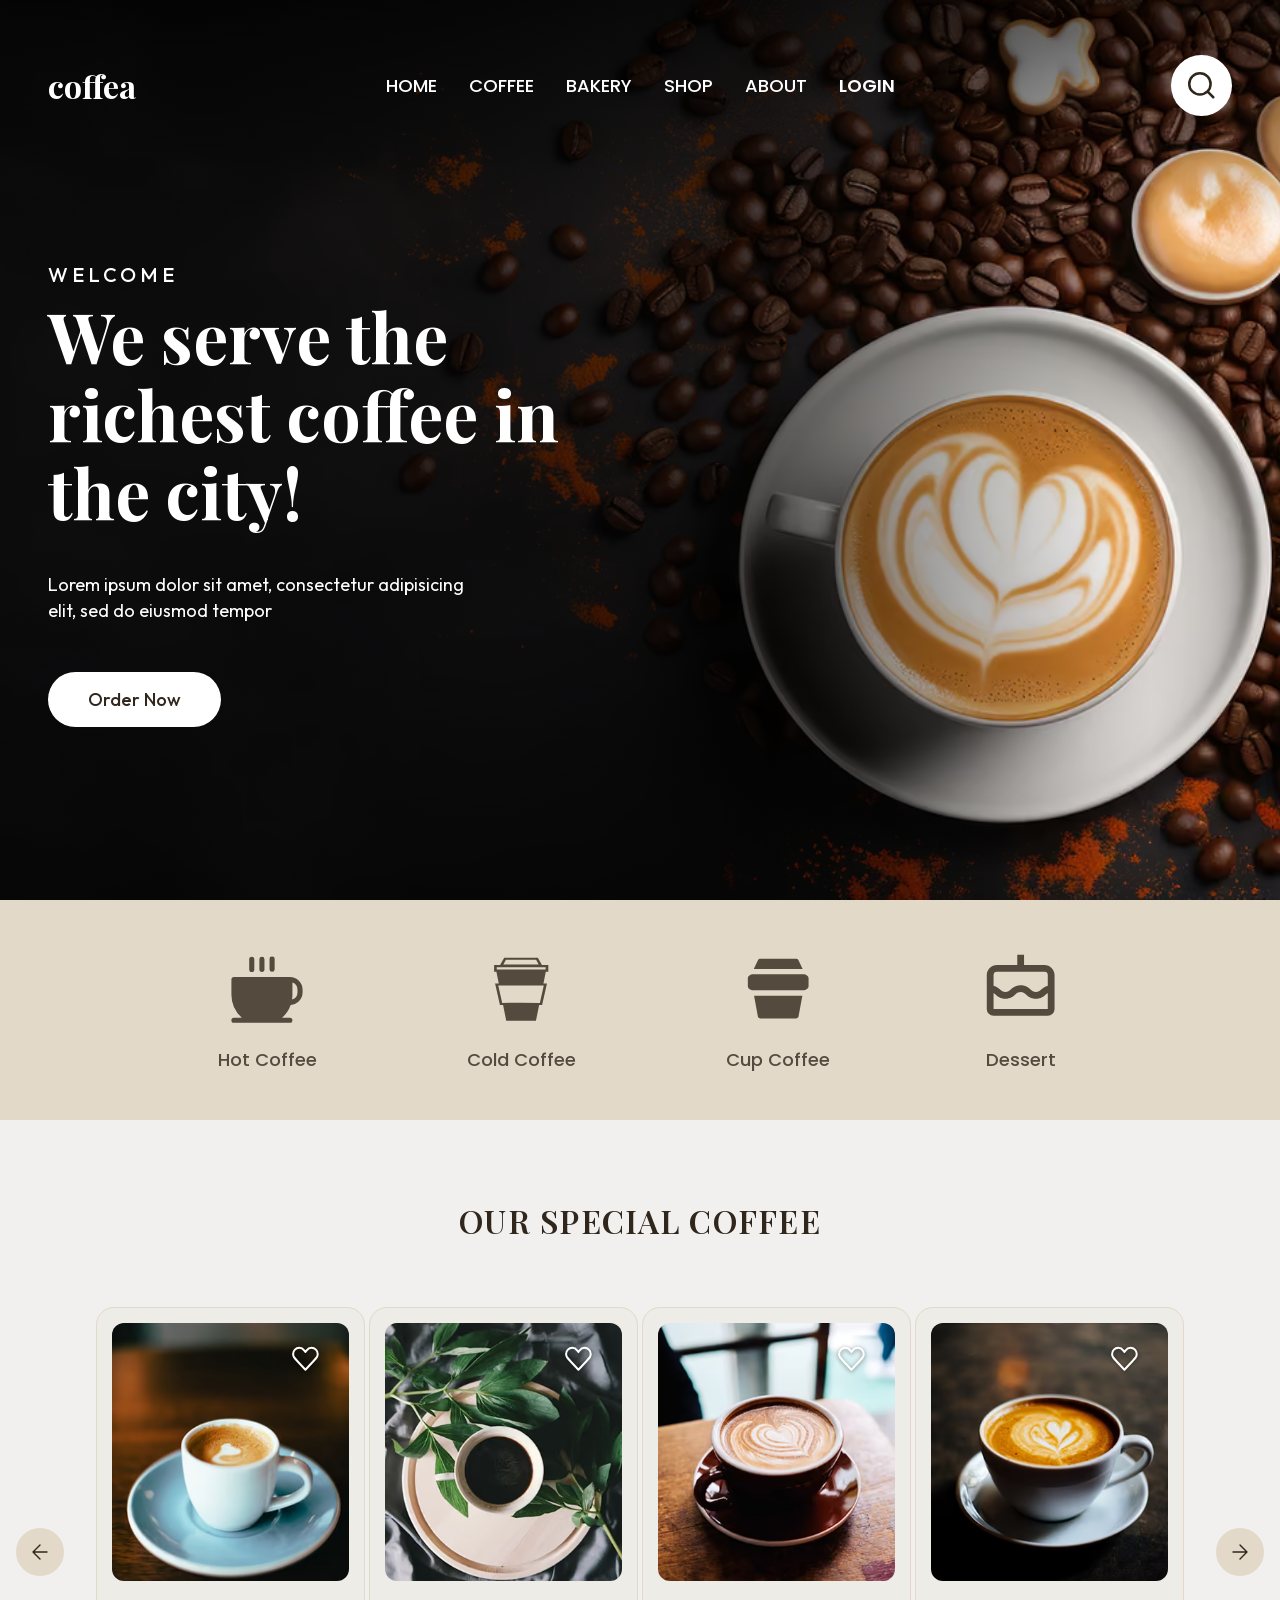
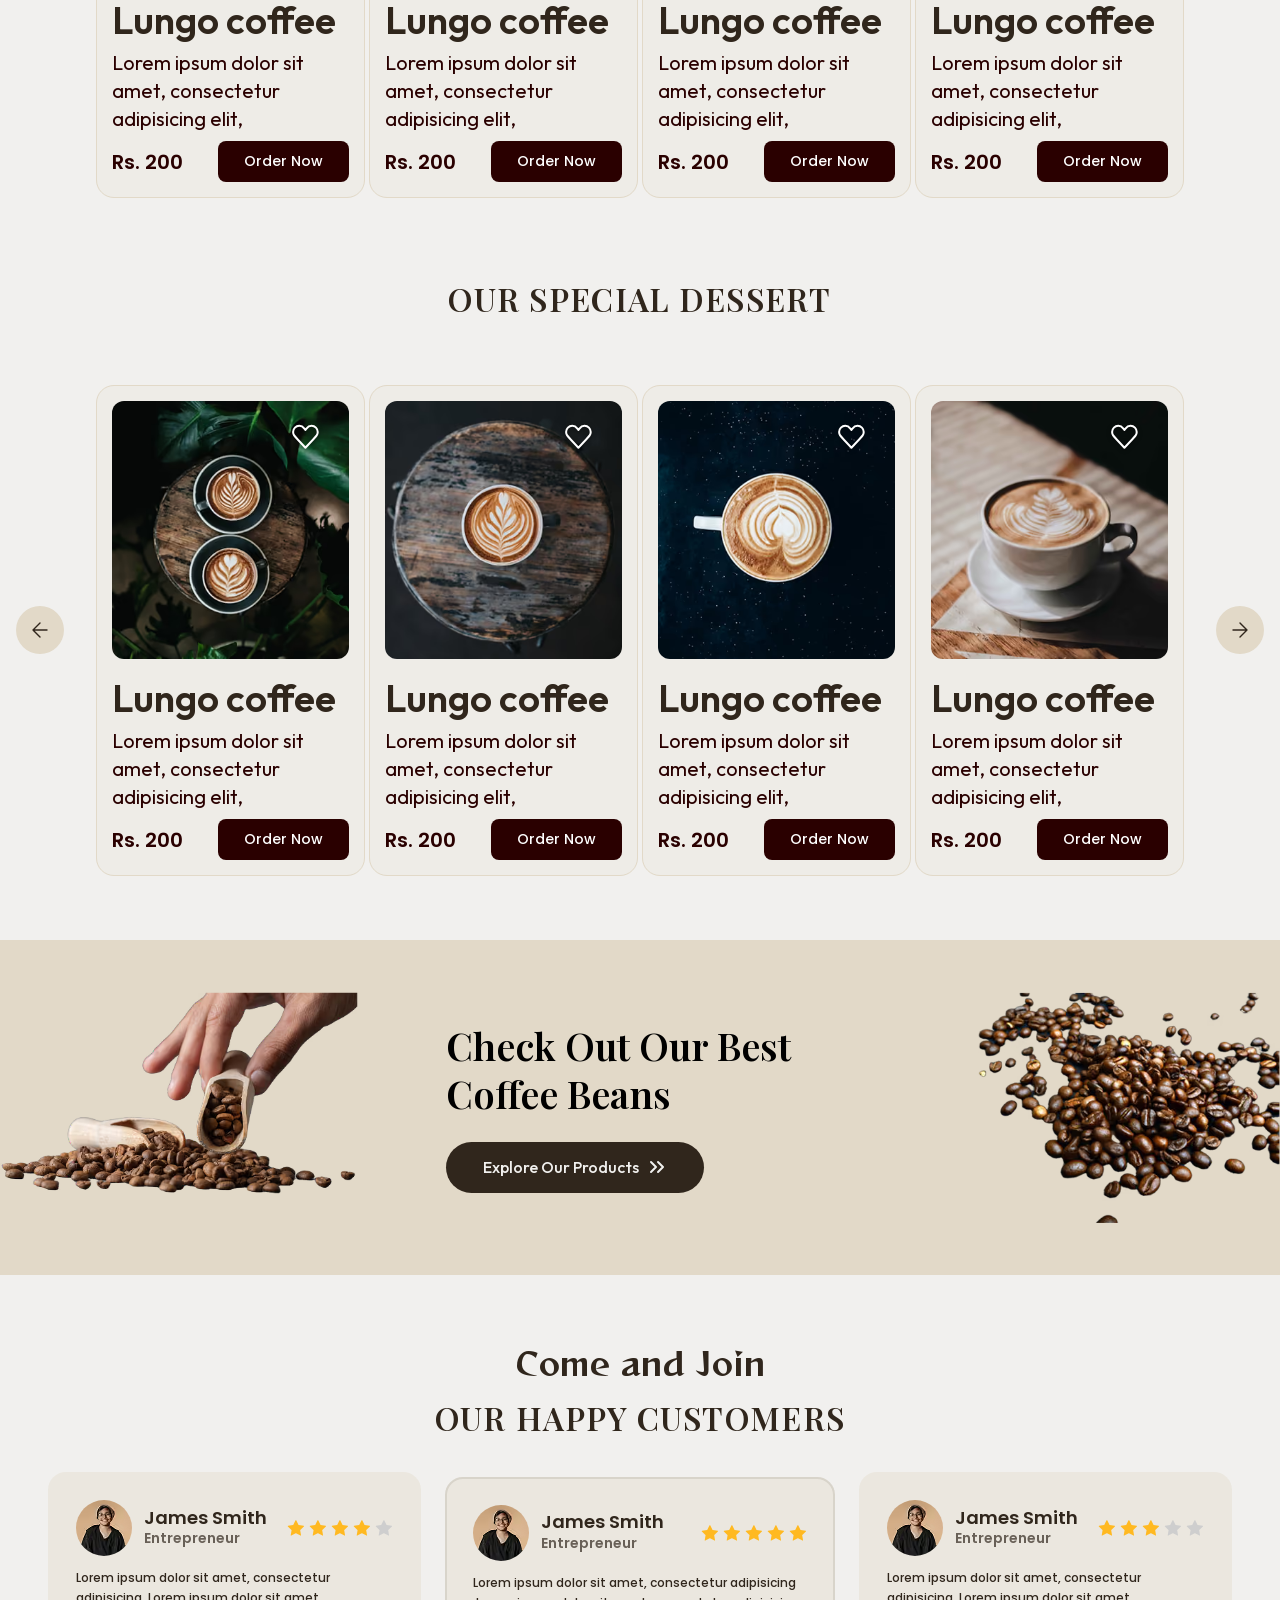
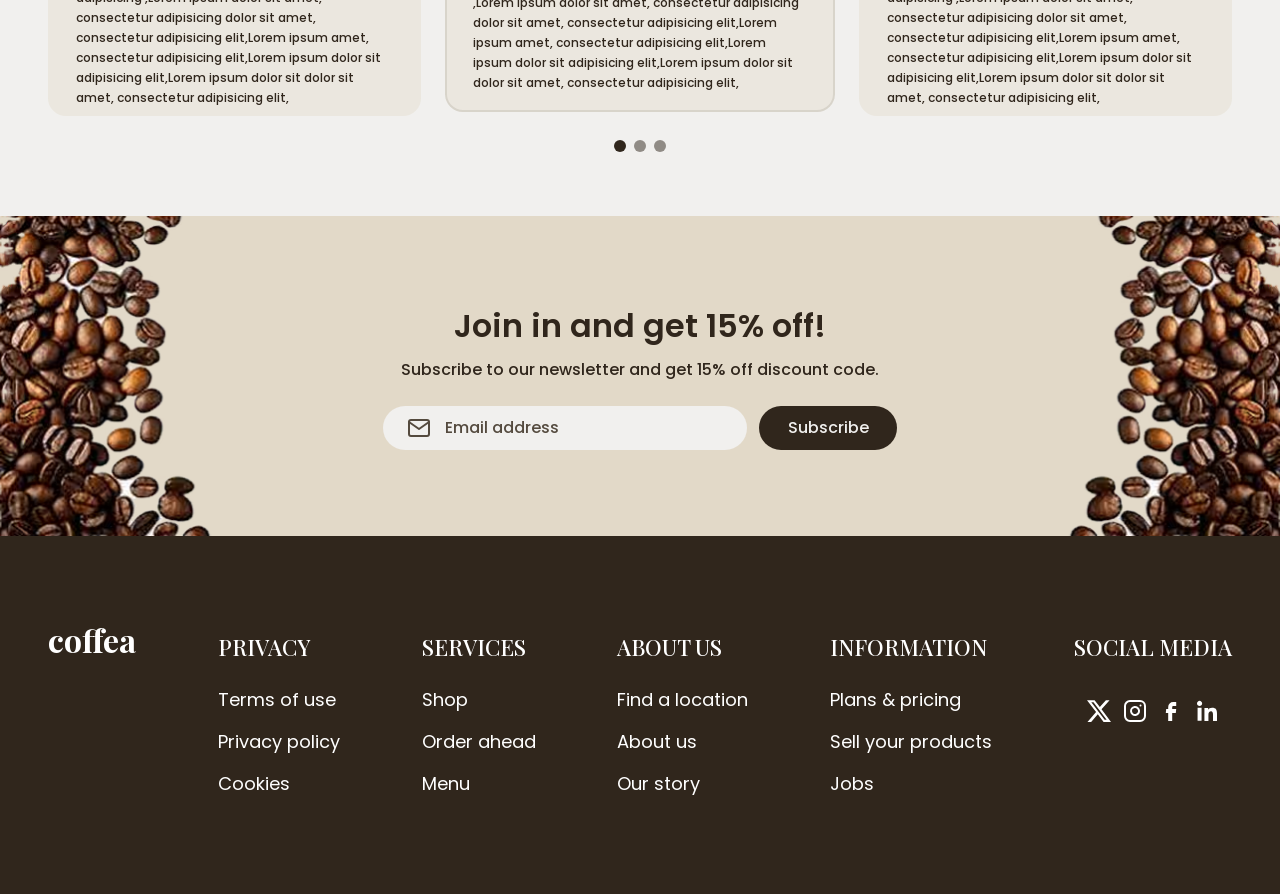
==== commit ac4cc517: "fix: make desktop carousel arrows decorative from 1280px Links stay between 1024px and 1279px; aria-" ====
--- a/index.html
+++ b/index.html
@@ -44,7 +44,7 @@
       Icon sprite (generated from assets/icons/*.svg). Use it with:
       <svg class="icon" aria-hidden="true"><use href="#icon-search" /></svg>
     -->
-    <svg class="sprite" aria-hidden="true" focusable="false">
+    <svg style="display: none" aria-hidden="true" focusable="false">
       <symbol id="icon-arrow-left" viewBox="0 0 34 34" fill="none"><path stroke="currentColor" stroke-linecap="round" stroke-linejoin="round" stroke-width="2" d="M26.917 17H7.083M17 7.083 7.083 17 17 26.917"/></symbol>
       <symbol id="icon-arrow-right" viewBox="0 0 34 34" fill="none"><path stroke="currentColor" stroke-linecap="round" stroke-linejoin="round" stroke-width="2" d="M7.083 17h19.834M17 7.083 26.917 17 17 26.917"/></symbol>
       <symbol id="icon-cat-cold-coffee" viewBox="0 0 83 83" fill="none"><path fill="currentColor" d="m24.469 9.88-4.102 7.43h-6.098v6.683h2.333l2.39 11.886h-3.733l4.936 21.83 3.164-.03 3.182 15.86h30.126l.21-1.056 2.97-14.807 3.009.03 4.922-21.829h-3.564l2.374-11.886h2.561v-6.682h-6.478l-4.117-7.43zm1.783 2.135h30.546l2.597 4.725h-35.76zm-9.287 7.42H66.43v2.443H16.965zm1.53 18.567H64.56l-3.973 17.552-19.092-.157-19.029.157z"/></symbol>
--- a/css/components/carousel.css
+++ b/css/components/carousel.css
@@ -131,10 +131,10 @@
       margin-inline: auto;
     }
 
+    /* Shared look of the arrows: real links (--link) and their decorative twins (--static). */
     .carousel__arrow {
       position: absolute;
       top: 50%;
-      display: grid;
       place-items: center;
       width: var(--arrow-size);
       height: var(--arrow-size);
@@ -148,6 +148,10 @@
         color var(--transition-base);
     }
 
+    .carousel__arrow--link {
+      display: grid;
+    }
+
     .carousel__arrow--prev {
       left: var(--arrow-inset);
     }
@@ -156,25 +160,37 @@
       right: var(--arrow-inset);
     }
 
-    .carousel__arrow:focus-visible {
+    .carousel__arrow--link:focus-visible {
       background-color: var(--color-espresso);
       color: var(--color-bg);
     }
   }
 
   @media (min-width: 64em) and (hover: hover) {
-    .carousel__arrow:hover {
+    .carousel__arrow--link:hover {
       background-color: var(--color-espresso);
       color: var(--color-bg);
     }
   }
 
-  /* ---------- 1280px: 4 cards and the 4px gap of the design ---------- */
+  /*
+   * ---------- 1280px: 4 cards and the 4px gap of the design ----------
+   * Every card fits, so the arrows would scroll nothing: the links give way to decorative copies
+   * (aria-hidden spans: not focusable, not announced) that keep the look and the position of the design.
+   */
   @media (min-width: 80em) {
     .carousel {
       --carousel-gap: var(--space-4);
       --carousel-visible: 4;
       --carousel-gaps: 3;
+    }
+
+    .carousel__arrow--link {
+      display: none;
+    }
+
+    .carousel__arrow--static {
+      display: grid;
     }
   }
 
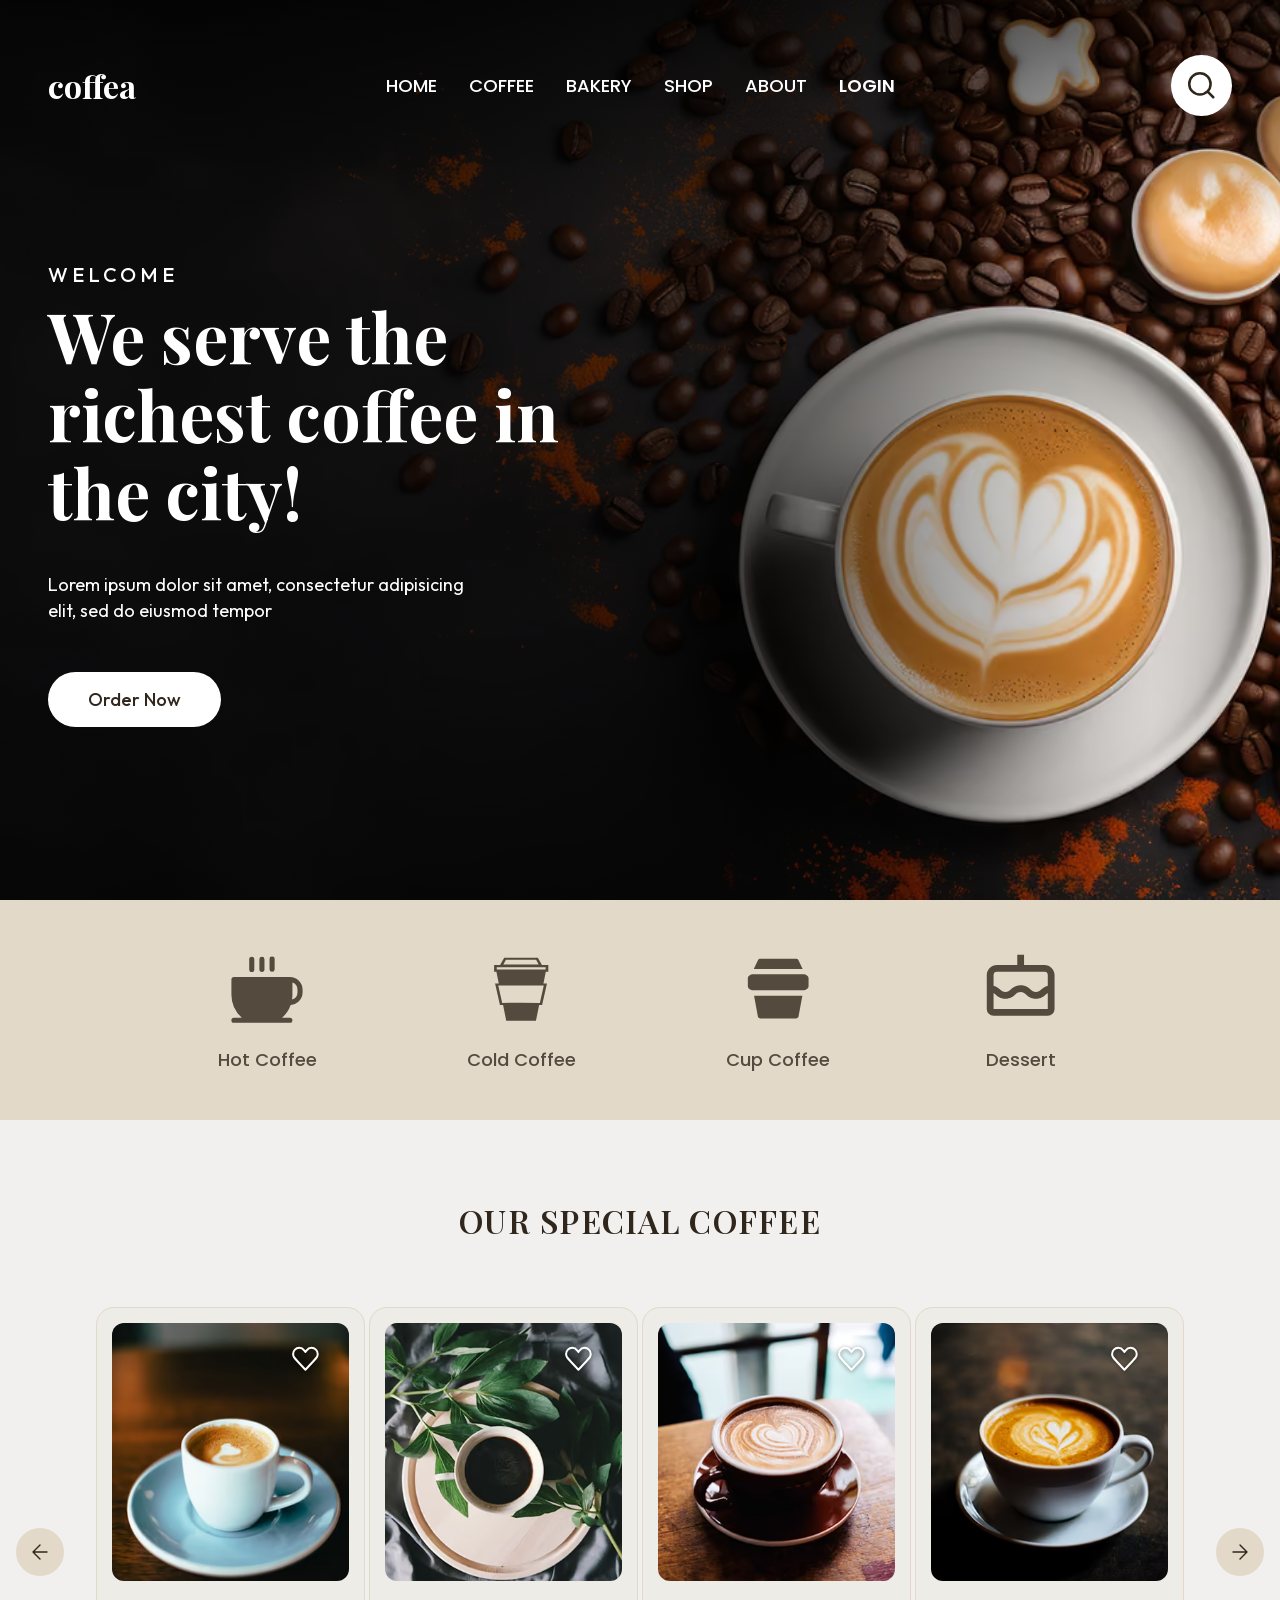
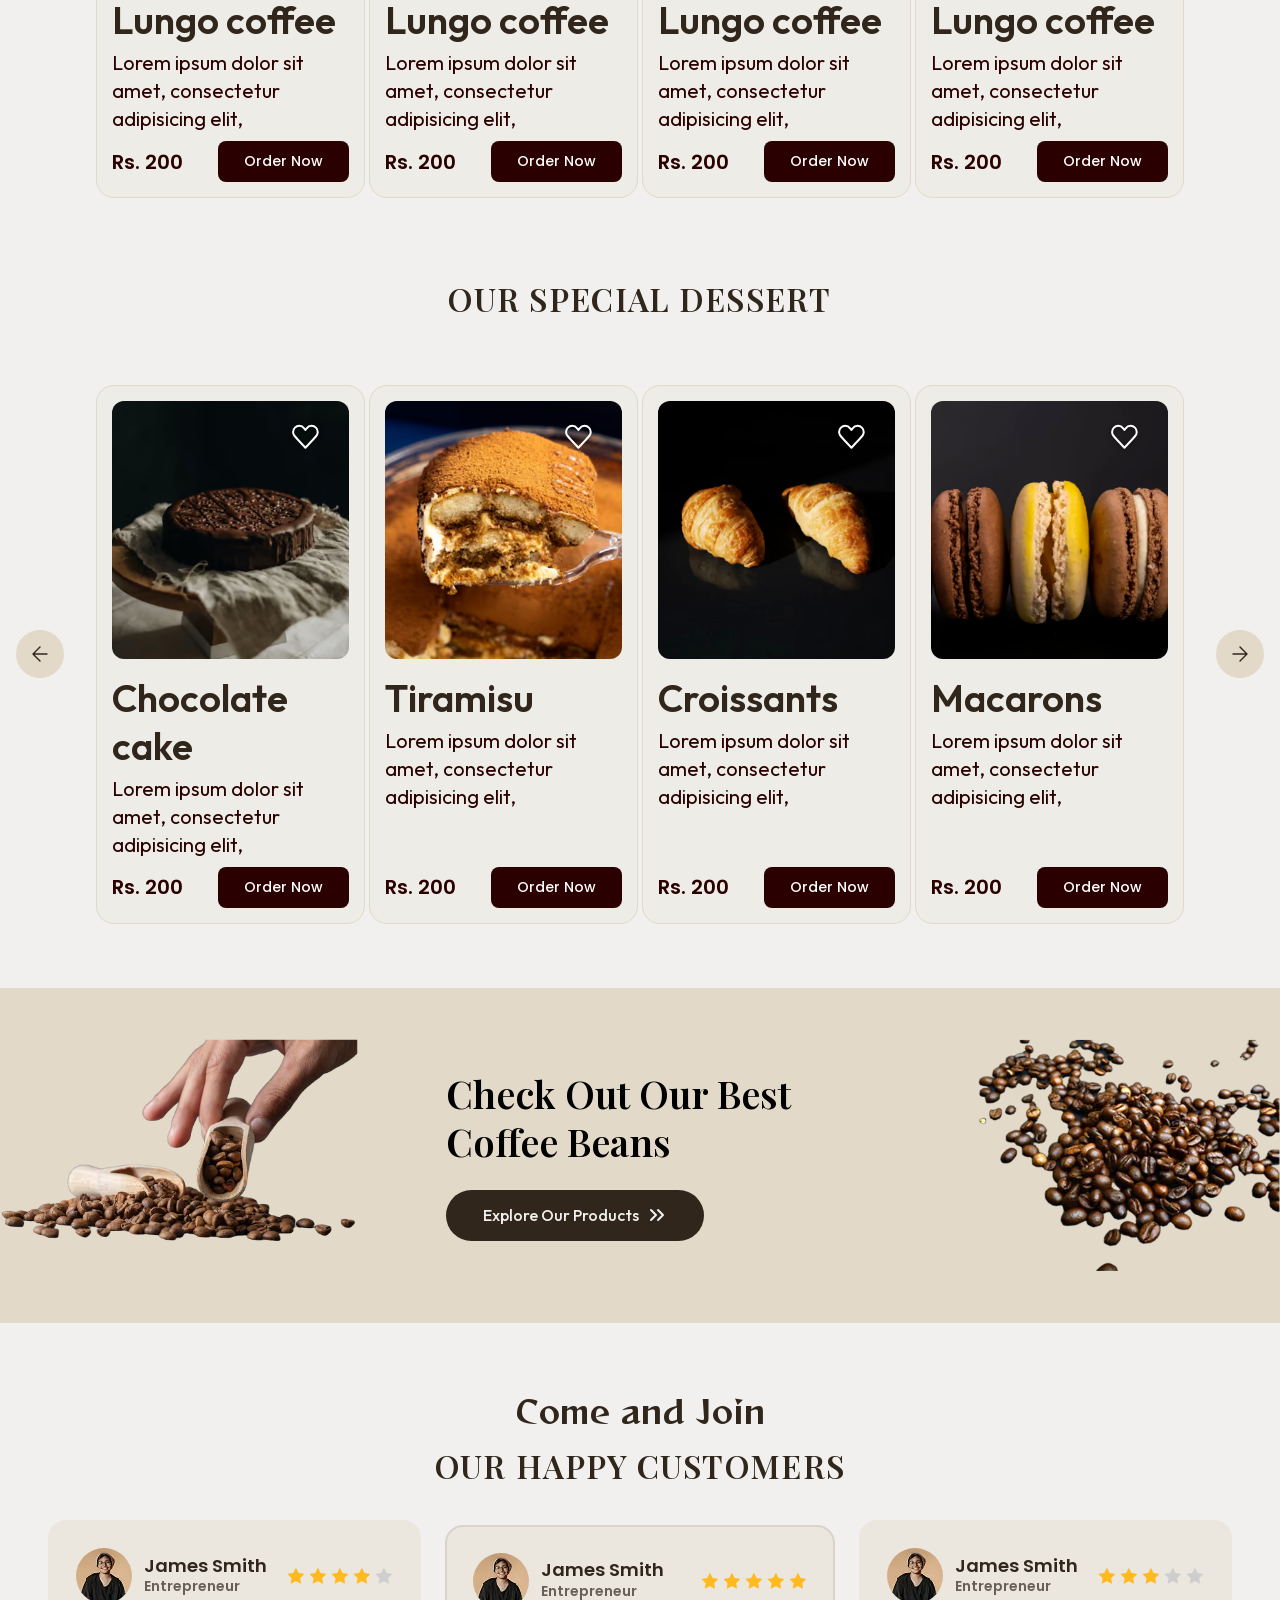
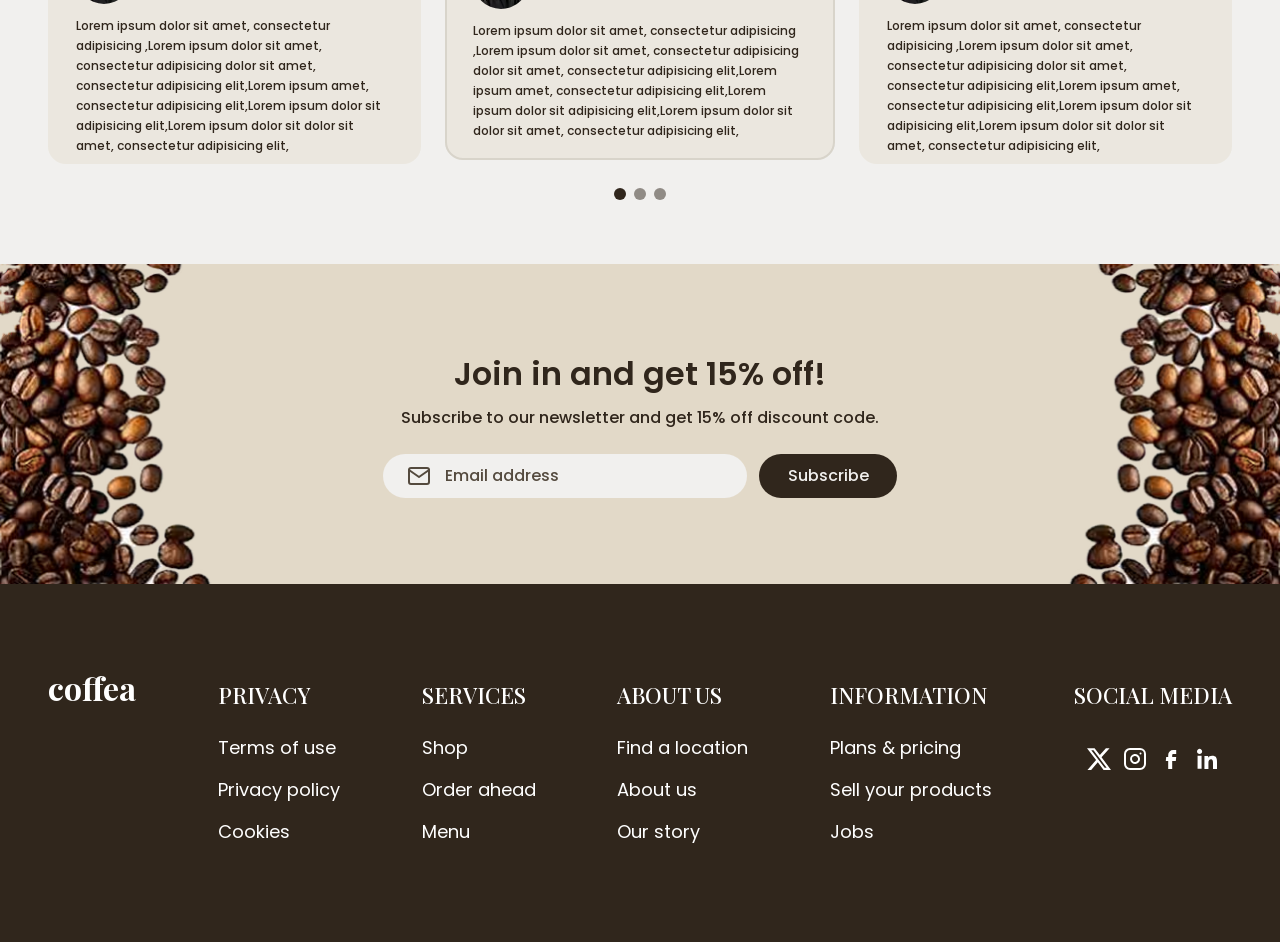
==== commit a2485ba0: "feat: use real dessert photos and names in the dessert section" ====
--- a/index.html
+++ b/index.html
@@ -44,7 +44,7 @@
       Icon sprite (generated from assets/icons/*.svg). Use it with:
       <svg class="icon" aria-hidden="true"><use href="#icon-search" /></svg>
     -->
-    <svg style="display: none" aria-hidden="true" focusable="false">
+    <svg class="sprite" aria-hidden="true" focusable="false">
       <symbol id="icon-arrow-left" viewBox="0 0 34 34" fill="none"><path stroke="currentColor" stroke-linecap="round" stroke-linejoin="round" stroke-width="2" d="M26.917 17H7.083M17 7.083 7.083 17 17 26.917"/></symbol>
       <symbol id="icon-arrow-right" viewBox="0 0 34 34" fill="none"><path stroke="currentColor" stroke-linecap="round" stroke-linejoin="round" stroke-width="2" d="M7.083 17h19.834M17 7.083 26.917 17 17 26.917"/></symbol>
       <symbol id="icon-cat-cold-coffee" viewBox="0 0 83 83" fill="none"><path fill="currentColor" d="m24.469 9.88-4.102 7.43h-6.098v6.683h2.333l2.39 11.886h-3.733l4.936 21.83 3.164-.03 3.182 15.86h30.126l.21-1.056 2.97-14.807 3.009.03 4.922-21.829h-3.564l2.374-11.886h2.561v-6.682h-6.478l-4.117-7.43zm1.783 2.135h30.546l2.597 4.725h-35.76zm-9.287 7.42H66.43v2.443H16.965zm1.53 18.567H64.56l-3.973 17.552-19.092-.157-19.029.157z"/></symbol>
@@ -112,8 +112,9 @@
     <main id="main">
       <!--
         Copy: the lorem ipsum, "Lungo coffee", "Rs. 200" and the testimonial texts are the design's own
-        placeholders and are kept as they are (the typos of the design are fixed; the dessert section reuses the
-        coffee copy). The product photos and the avatar are real.
+        placeholders and are kept as they are (the typos of the design are fixed). The coffee cards keep "Lungo
+        coffee"; the dessert cards keep the price and the lorem ipsum but use real dessert names and photos
+        instead of the coffee ones the design reuses there. The product photos and the avatar are real.
       -->
       <section class="hero" aria-labelledby="hero-title">
         <picture class="hero__media">
@@ -347,14 +348,16 @@
           <article class="product-card carousel__item" id="dessert-1">
             <div class="product-card__media">
               <picture>
-                <source type="image/avif" srcset="assets/img/dessert-4.avif">
-                <source type="image/webp" srcset="assets/img/dessert-4.webp">
+                <source type="image/avif" srcset="assets/img/dessert-1-334.avif 334w, assets/img/dessert-1-668.avif 668w" sizes="(min-width: 1860px) 334px, (min-width: 1440px) calc(261px + (100vw - 1440px) * 0.19), (min-width: 1280px) calc((100vw - 332px) / 4), (min-width: 1024px) calc((100vw - 320px) / 3), (min-width: 768px) min(334px, calc((100vw - 176px) / 2.5)), min(334px, calc((100vw - 86.4px) / 1.2))">
+                <source type="image/webp" srcset="assets/img/dessert-1-334.webp 334w, assets/img/dessert-1-668.webp 668w" sizes="(min-width: 1860px) 334px, (min-width: 1440px) calc(261px + (100vw - 1440px) * 0.19), (min-width: 1280px) calc((100vw - 332px) / 4), (min-width: 1024px) calc((100vw - 320px) / 3), (min-width: 768px) min(334px, calc((100vw - 176px) / 2.5)), min(334px, calc((100vw - 86.4px) / 1.2))">
                 <img
                   class="product-card__image"
-                  src="assets/img/dessert-4.jpg"
+                  src="assets/img/dessert-1-668.jpg"
+                  srcset="assets/img/dessert-1-334.jpg 334w, assets/img/dessert-1-668.jpg 668w"
+                  sizes="(min-width: 1860px) 334px, (min-width: 1440px) calc(261px + (100vw - 1440px) * 0.19), (min-width: 1280px) calc((100vw - 332px) / 4), (min-width: 1024px) calc((100vw - 320px) / 3), (min-width: 768px) min(334px, calc((100vw - 176px) / 2.5)), min(334px, calc((100vw - 86.4px) / 1.2))"
                   width="334"
                   height="364"
-                  alt="Two lattes with leaf-shaped foam art on a wooden stool among plants"
+                  alt="Round chocolate cake glazed with a chocolate drizzle, on a wooden stand dressed with linen"
                   loading="lazy"
                   decoding="async"
                 >
@@ -363,28 +366,30 @@
               <label class="product-card__fav" for="dessert-1-fav">
                 <svg class="icon product-card__heart product-card__heart--off" aria-hidden="true" focusable="false"><use href="#icon-heart" /></svg>
                 <svg class="icon product-card__heart product-card__heart--on" aria-hidden="true" focusable="false"><use href="#icon-heart-filled" /></svg>
-                <span class="visually-hidden">Add Lungo coffee to favourites</span>
+                <span class="visually-hidden">Add Chocolate cake to favourites</span>
               </label>
             </div>
-            <h3 class="product-card__name">Lungo coffee</h3>
+            <h3 class="product-card__name">Chocolate cake</h3>
             <p class="product-card__description" lang="la">Lorem ipsum dolor sit amet, consectetur adipisicing elit,</p>
             <div class="product-card__row">
               <data class="product-card__price" value="200">Rs. 200</data>
-              <button class="product-card__button" type="button">Order Now<span class="visually-hidden"> Lungo coffee</span></button>
+              <button class="product-card__button" type="button">Order Now<span class="visually-hidden"> Chocolate cake</span></button>
             </div>
           </article>
 
           <article class="product-card carousel__item" id="dessert-2">
             <div class="product-card__media">
               <picture>
-                <source type="image/avif" srcset="assets/img/coffee-3.avif">
-                <source type="image/webp" srcset="assets/img/coffee-3.webp">
+                <source type="image/avif" srcset="assets/img/dessert-2-334.avif 334w, assets/img/dessert-2-668.avif 668w" sizes="(min-width: 1860px) 334px, (min-width: 1440px) calc(261px + (100vw - 1440px) * 0.19), (min-width: 1280px) calc((100vw - 332px) / 4), (min-width: 1024px) calc((100vw - 320px) / 3), (min-width: 768px) min(334px, calc((100vw - 176px) / 2.5)), min(334px, calc((100vw - 86.4px) / 1.2))">
+                <source type="image/webp" srcset="assets/img/dessert-2-334.webp 334w, assets/img/dessert-2-668.webp 668w" sizes="(min-width: 1860px) 334px, (min-width: 1440px) calc(261px + (100vw - 1440px) * 0.19), (min-width: 1280px) calc((100vw - 332px) / 4), (min-width: 1024px) calc((100vw - 320px) / 3), (min-width: 768px) min(334px, calc((100vw - 176px) / 2.5)), min(334px, calc((100vw - 86.4px) / 1.2))">
                 <img
                   class="product-card__image"
-                  src="assets/img/coffee-3.jpg"
+                  src="assets/img/dessert-2-668.jpg"
+                  srcset="assets/img/dessert-2-334.jpg 334w, assets/img/dessert-2-668.jpg 668w"
+                  sizes="(min-width: 1860px) 334px, (min-width: 1440px) calc(261px + (100vw - 1440px) * 0.19), (min-width: 1280px) calc((100vw - 332px) / 4), (min-width: 1024px) calc((100vw - 320px) / 3), (min-width: 768px) min(334px, calc((100vw - 176px) / 2.5)), min(334px, calc((100vw - 86.4px) / 1.2))"
                   width="334"
                   height="364"
-                  alt="Top view of a latte with leaf-shaped milk foam on a round rustic wooden stool"
+                  alt="Slice of tiramisu dusted with cocoa, lifted out of the dish to show its layers"
                   loading="lazy"
                   decoding="async"
                 >
@@ -393,28 +398,30 @@
               <label class="product-card__fav" for="dessert-2-fav">
                 <svg class="icon product-card__heart product-card__heart--off" aria-hidden="true" focusable="false"><use href="#icon-heart" /></svg>
                 <svg class="icon product-card__heart product-card__heart--on" aria-hidden="true" focusable="false"><use href="#icon-heart-filled" /></svg>
-                <span class="visually-hidden">Add Lungo coffee to favourites</span>
+                <span class="visually-hidden">Add Tiramisu to favourites</span>
               </label>
             </div>
-            <h3 class="product-card__name">Lungo coffee</h3>
+            <h3 class="product-card__name">Tiramisu</h3>
             <p class="product-card__description" lang="la">Lorem ipsum dolor sit amet, consectetur adipisicing elit,</p>
             <div class="product-card__row">
               <data class="product-card__price" value="200">Rs. 200</data>
-              <button class="product-card__button" type="button">Order Now<span class="visually-hidden"> Lungo coffee</span></button>
+              <button class="product-card__button" type="button">Order Now<span class="visually-hidden"> Tiramisu</span></button>
             </div>
           </article>
 
           <article class="product-card carousel__item" id="dessert-3">
             <div class="product-card__media">
               <picture>
-                <source type="image/avif" srcset="assets/img/dessert-3.avif">
-                <source type="image/webp" srcset="assets/img/dessert-3.webp">
+                <source type="image/avif" srcset="assets/img/dessert-3-334.avif 334w, assets/img/dessert-3-668.avif 668w" sizes="(min-width: 1860px) 334px, (min-width: 1440px) calc(261px + (100vw - 1440px) * 0.19), (min-width: 1280px) calc((100vw - 332px) / 4), (min-width: 1024px) calc((100vw - 320px) / 3), (min-width: 768px) min(334px, calc((100vw - 176px) / 2.5)), min(334px, calc((100vw - 86.4px) / 1.2))">
+                <source type="image/webp" srcset="assets/img/dessert-3-334.webp 334w, assets/img/dessert-3-668.webp 668w" sizes="(min-width: 1860px) 334px, (min-width: 1440px) calc(261px + (100vw - 1440px) * 0.19), (min-width: 1280px) calc((100vw - 332px) / 4), (min-width: 1024px) calc((100vw - 320px) / 3), (min-width: 768px) min(334px, calc((100vw - 176px) / 2.5)), min(334px, calc((100vw - 86.4px) / 1.2))">
                 <img
                   class="product-card__image"
-                  src="assets/img/dessert-3.jpg"
+                  src="assets/img/dessert-3-668.jpg"
+                  srcset="assets/img/dessert-3-334.jpg 334w, assets/img/dessert-3-668.jpg 668w"
+                  sizes="(min-width: 1860px) 334px, (min-width: 1440px) calc(261px + (100vw - 1440px) * 0.19), (min-width: 1280px) calc((100vw - 332px) / 4), (min-width: 1024px) calc((100vw - 320px) / 3), (min-width: 768px) min(334px, calc((100vw - 176px) / 2.5)), min(334px, calc((100vw - 86.4px) / 1.2))"
                   width="334"
                   height="364"
-                  alt="Top view of a latte with a heart-shaped foam pattern on a dark starry background"
+                  alt="Two golden butter croissants lit by a single beam of light on a dark surface"
                   loading="lazy"
                   decoding="async"
                 >
@@ -423,28 +430,30 @@
               <label class="product-card__fav" for="dessert-3-fav">
                 <svg class="icon product-card__heart product-card__heart--off" aria-hidden="true" focusable="false"><use href="#icon-heart" /></svg>
                 <svg class="icon product-card__heart product-card__heart--on" aria-hidden="true" focusable="false"><use href="#icon-heart-filled" /></svg>
-                <span class="visually-hidden">Add Lungo coffee to favourites</span>
+                <span class="visually-hidden">Add Croissants to favourites</span>
               </label>
             </div>
-            <h3 class="product-card__name">Lungo coffee</h3>
+            <h3 class="product-card__name">Croissants</h3>
             <p class="product-card__description" lang="la">Lorem ipsum dolor sit amet, consectetur adipisicing elit,</p>
             <div class="product-card__row">
               <data class="product-card__price" value="200">Rs. 200</data>
-              <button class="product-card__button" type="button">Order Now<span class="visually-hidden"> Lungo coffee</span></button>
+              <button class="product-card__button" type="button">Order Now<span class="visually-hidden"> Croissants</span></button>
             </div>
           </article>
 
           <article class="product-card carousel__item" id="dessert-4">
             <div class="product-card__media">
               <picture>
-                <source type="image/avif" srcset="assets/img/coffee-4.avif">
-                <source type="image/webp" srcset="assets/img/coffee-4.webp">
+                <source type="image/avif" srcset="assets/img/dessert-4-334.avif 334w, assets/img/dessert-4-668.avif 668w" sizes="(min-width: 1860px) 334px, (min-width: 1440px) calc(261px + (100vw - 1440px) * 0.19), (min-width: 1280px) calc((100vw - 332px) / 4), (min-width: 1024px) calc((100vw - 320px) / 3), (min-width: 768px) min(334px, calc((100vw - 176px) / 2.5)), min(334px, calc((100vw - 86.4px) / 1.2))">
+                <source type="image/webp" srcset="assets/img/dessert-4-334.webp 334w, assets/img/dessert-4-668.webp 668w" sizes="(min-width: 1860px) 334px, (min-width: 1440px) calc(261px + (100vw - 1440px) * 0.19), (min-width: 1280px) calc((100vw - 332px) / 4), (min-width: 1024px) calc((100vw - 320px) / 3), (min-width: 768px) min(334px, calc((100vw - 176px) / 2.5)), min(334px, calc((100vw - 86.4px) / 1.2))">
                 <img
                   class="product-card__image"
-                  src="assets/img/coffee-4.jpg"
+                  src="assets/img/dessert-4-668.jpg"
+                  srcset="assets/img/dessert-4-334.jpg 334w, assets/img/dessert-4-668.jpg 668w"
+                  sizes="(min-width: 1860px) 334px, (min-width: 1440px) calc(261px + (100vw - 1440px) * 0.19), (min-width: 1280px) calc((100vw - 332px) / 4), (min-width: 1024px) calc((100vw - 320px) / 3), (min-width: 768px) min(334px, calc((100vw - 176px) / 2.5)), min(334px, calc((100vw - 86.4px) / 1.2))"
                   width="334"
                   height="364"
-                  alt="Latte with leaf-shaped foam art in a grey cup on a sunlit table"
+                  alt="Row of chocolate, lemon and vanilla macarons on a dark background"
                   loading="lazy"
                   decoding="async"
                 >
@@ -453,14 +462,14 @@
               <label class="product-card__fav" for="dessert-4-fav">
                 <svg class="icon product-card__heart product-card__heart--off" aria-hidden="true" focusable="false"><use href="#icon-heart" /></svg>
                 <svg class="icon product-card__heart product-card__heart--on" aria-hidden="true" focusable="false"><use href="#icon-heart-filled" /></svg>
-                <span class="visually-hidden">Add Lungo coffee to favourites</span>
+                <span class="visually-hidden">Add Macarons to favourites</span>
               </label>
             </div>
-            <h3 class="product-card__name">Lungo coffee</h3>
+            <h3 class="product-card__name">Macarons</h3>
             <p class="product-card__description" lang="la">Lorem ipsum dolor sit amet, consectetur adipisicing elit,</p>
             <div class="product-card__row">
               <data class="product-card__price" value="200">Rs. 200</data>
-              <button class="product-card__button" type="button">Order Now<span class="visually-hidden"> Lungo coffee</span></button>
+              <button class="product-card__button" type="button">Order Now<span class="visually-hidden"> Macarons</span></button>
             </div>
           </article>
           </div>
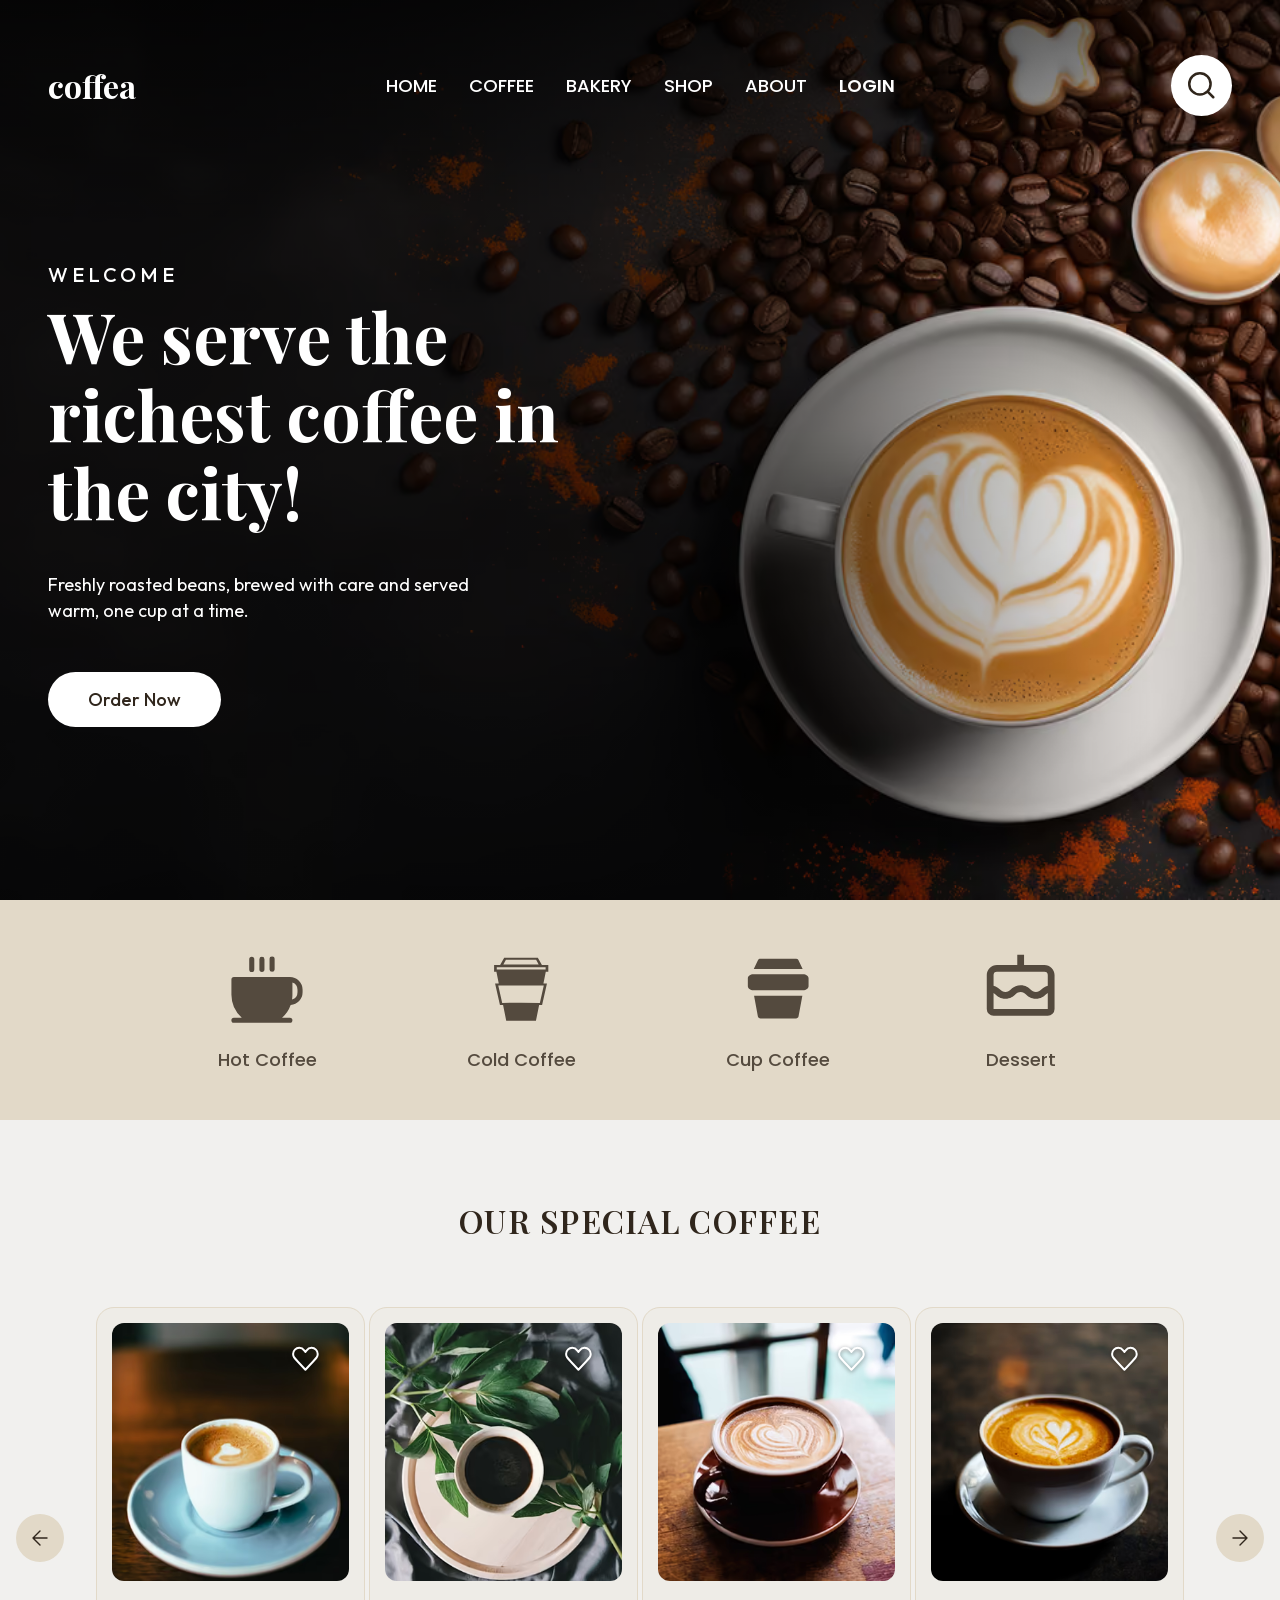
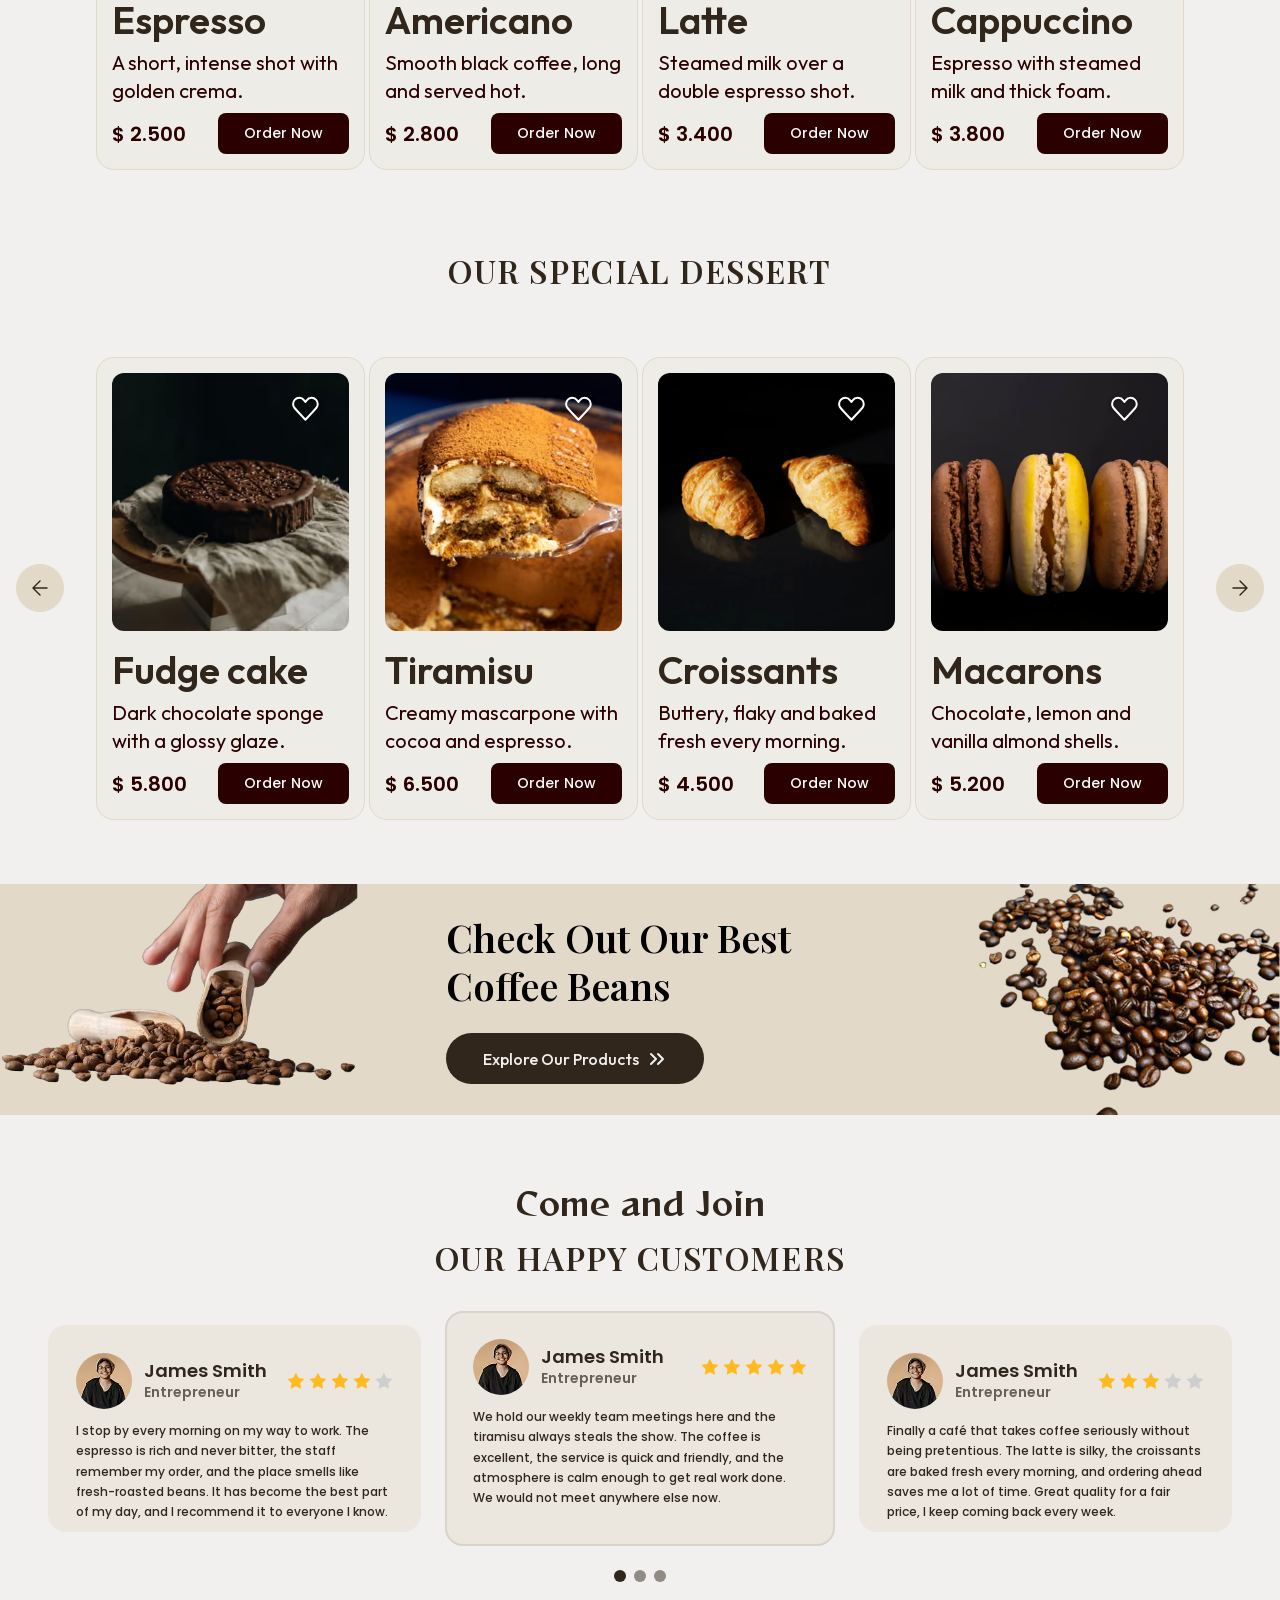
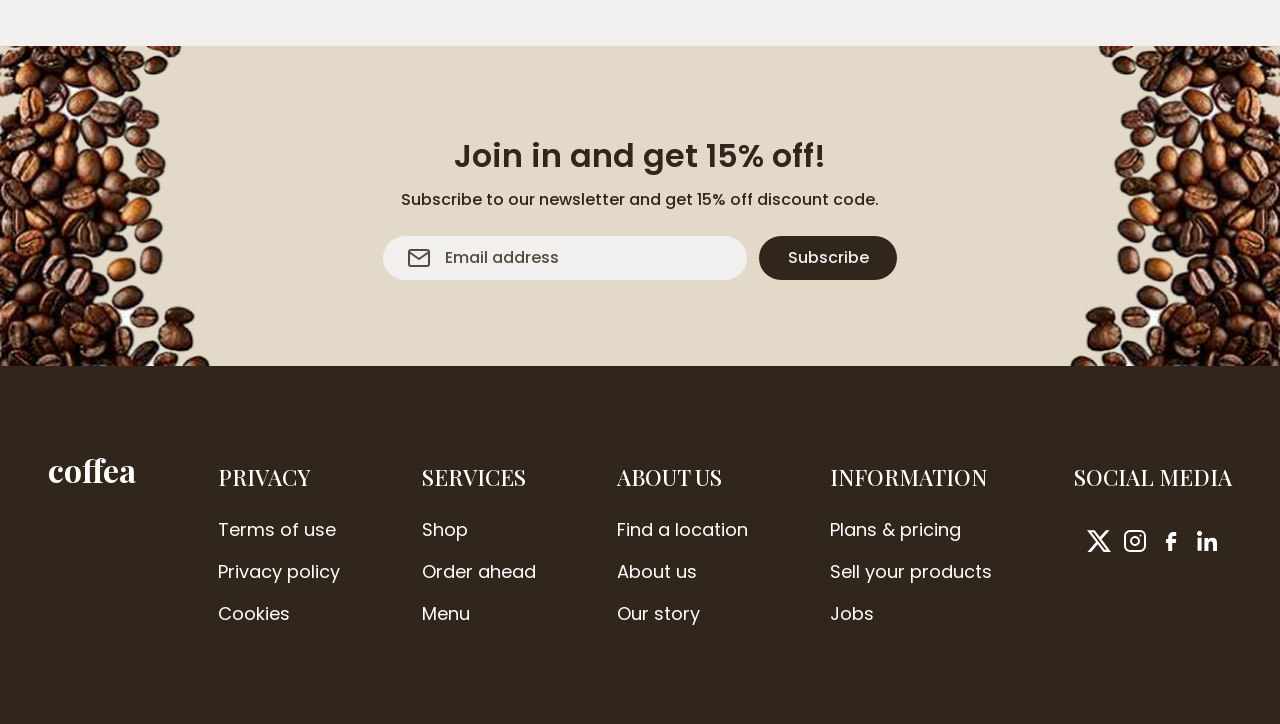
==== commit e67215f2: "feat: replace placeholder copy with real copy and prices in pesos" ====
--- a/index.html
+++ b/index.html
@@ -111,10 +111,10 @@
 
     <main id="main">
       <!--
-        Copy: the lorem ipsum, "Lungo coffee", "Rs. 200" and the testimonial texts are the design's own
-        placeholders and are kept as they are (the typos of the design are fixed). The coffee cards keep "Lungo
-        coffee"; the dessert cards keep the price and the lorem ipsum but use real dessert names and photos
-        instead of the coffee ones the design reuses there. The product photos and the avatar are real.
+        Copy: products, descriptions, prices (Argentine pesos, "$ 2.800" format) and the hero text are real
+        English copy. The only placeholder left is the identity of the testimonials: the same name, role and
+        avatar (the design's) repeat in all three cards on purpose, until real customers are chosen. The
+        product photos and the avatar are real.
       -->
       <section class="hero" aria-labelledby="hero-title">
         <picture class="hero__media">
@@ -145,7 +145,7 @@
           <div class="hero__content">
             <p class="hero__eyebrow">Welcome</p>
             <h1 class="hero__title" id="hero-title">We serve the richest coffee in the city!</h1>
-            <p class="hero__text" lang="la">Lorem ipsum dolor sit amet, consectetur adipisicing elit, sed do eiusmod tempor</p>
+            <p class="hero__text">Freshly roasted beans, brewed with care and served warm, one cup at a time.</p>
             <a class="hero__cta" href="#coffee">Order Now</a>
           </div>
         </div>
@@ -220,14 +220,14 @@
               <label class="product-card__fav" for="coffee-1-fav">
                 <svg class="icon product-card__heart product-card__heart--off" aria-hidden="true" focusable="false"><use href="#icon-heart" /></svg>
                 <svg class="icon product-card__heart product-card__heart--on" aria-hidden="true" focusable="false"><use href="#icon-heart-filled" /></svg>
-                <span class="visually-hidden">Add Lungo coffee to favourites</span>
+                <span class="visually-hidden">Add Espresso to favourites</span>
               </label>
             </div>
-            <h3 class="product-card__name">Lungo coffee</h3>
-            <p class="product-card__description" lang="la">Lorem ipsum dolor sit amet, consectetur adipisicing elit,</p>
+            <h3 class="product-card__name">Espresso</h3>
+            <p class="product-card__description">A short, intense shot with golden crema.</p>
             <div class="product-card__row">
-              <data class="product-card__price" value="200">Rs. 200</data>
-              <button class="product-card__button" type="button">Order Now<span class="visually-hidden"> Lungo coffee</span></button>
+              <data class="product-card__price" value="2500">$ 2.500</data>
+              <button class="product-card__button" type="button">Order Now<span class="visually-hidden"> Espresso</span></button>
             </div>
           </article>
 
@@ -250,14 +250,14 @@
               <label class="product-card__fav" for="coffee-2-fav">
                 <svg class="icon product-card__heart product-card__heart--off" aria-hidden="true" focusable="false"><use href="#icon-heart" /></svg>
                 <svg class="icon product-card__heart product-card__heart--on" aria-hidden="true" focusable="false"><use href="#icon-heart-filled" /></svg>
-                <span class="visually-hidden">Add Lungo coffee to favourites</span>
+                <span class="visually-hidden">Add Americano to favourites</span>
               </label>
             </div>
-            <h3 class="product-card__name">Lungo coffee</h3>
-            <p class="product-card__description" lang="la">Lorem ipsum dolor sit amet, consectetur adipisicing elit,</p>
+            <h3 class="product-card__name">Americano</h3>
+            <p class="product-card__description">Smooth black coffee, long and served hot.</p>
             <div class="product-card__row">
-              <data class="product-card__price" value="200">Rs. 200</data>
-              <button class="product-card__button" type="button">Order Now<span class="visually-hidden"> Lungo coffee</span></button>
+              <data class="product-card__price" value="2800">$ 2.800</data>
+              <button class="product-card__button" type="button">Order Now<span class="visually-hidden"> Americano</span></button>
             </div>
           </article>
 
@@ -280,14 +280,14 @@
               <label class="product-card__fav" for="coffee-3-fav">
                 <svg class="icon product-card__heart product-card__heart--off" aria-hidden="true" focusable="false"><use href="#icon-heart" /></svg>
                 <svg class="icon product-card__heart product-card__heart--on" aria-hidden="true" focusable="false"><use href="#icon-heart-filled" /></svg>
-                <span class="visually-hidden">Add Lungo coffee to favourites</span>
+                <span class="visually-hidden">Add Latte to favourites</span>
               </label>
             </div>
-            <h3 class="product-card__name">Lungo coffee</h3>
-            <p class="product-card__description" lang="la">Lorem ipsum dolor sit amet, consectetur adipisicing elit,</p>
+            <h3 class="product-card__name">Latte</h3>
+            <p class="product-card__description">Steamed milk over a double espresso shot.</p>
             <div class="product-card__row">
-              <data class="product-card__price" value="200">Rs. 200</data>
-              <button class="product-card__button" type="button">Order Now<span class="visually-hidden"> Lungo coffee</span></button>
+              <data class="product-card__price" value="3400">$ 3.400</data>
+              <button class="product-card__button" type="button">Order Now<span class="visually-hidden"> Latte</span></button>
             </div>
           </article>
 
@@ -310,14 +310,14 @@
               <label class="product-card__fav" for="coffee-4-fav">
                 <svg class="icon product-card__heart product-card__heart--off" aria-hidden="true" focusable="false"><use href="#icon-heart" /></svg>
                 <svg class="icon product-card__heart product-card__heart--on" aria-hidden="true" focusable="false"><use href="#icon-heart-filled" /></svg>
-                <span class="visually-hidden">Add Lungo coffee to favourites</span>
+                <span class="visually-hidden">Add Cappuccino to favourites</span>
               </label>
             </div>
-            <h3 class="product-card__name">Lungo coffee</h3>
-            <p class="product-card__description" lang="la">Lorem ipsum dolor sit amet, consectetur adipisicing elit,</p>
+            <h3 class="product-card__name">Cappuccino</h3>
+            <p class="product-card__description">Espresso with steamed milk and thick foam.</p>
             <div class="product-card__row">
-              <data class="product-card__price" value="200">Rs. 200</data>
-              <button class="product-card__button" type="button">Order Now<span class="visually-hidden"> Lungo coffee</span></button>
+              <data class="product-card__price" value="3800">$ 3.800</data>
+              <button class="product-card__button" type="button">Order Now<span class="visually-hidden"> Cappuccino</span></button>
             </div>
           </article>
           </div>
@@ -366,14 +366,14 @@
               <label class="product-card__fav" for="dessert-1-fav">
                 <svg class="icon product-card__heart product-card__heart--off" aria-hidden="true" focusable="false"><use href="#icon-heart" /></svg>
                 <svg class="icon product-card__heart product-card__heart--on" aria-hidden="true" focusable="false"><use href="#icon-heart-filled" /></svg>
-                <span class="visually-hidden">Add Chocolate cake to favourites</span>
+                <span class="visually-hidden">Add Fudge cake to favourites</span>
               </label>
             </div>
-            <h3 class="product-card__name">Chocolate cake</h3>
-            <p class="product-card__description" lang="la">Lorem ipsum dolor sit amet, consectetur adipisicing elit,</p>
+            <h3 class="product-card__name">Fudge cake</h3>
+            <p class="product-card__description">Dark chocolate sponge with a glossy glaze.</p>
             <div class="product-card__row">
-              <data class="product-card__price" value="200">Rs. 200</data>
-              <button class="product-card__button" type="button">Order Now<span class="visually-hidden"> Chocolate cake</span></button>
+              <data class="product-card__price" value="5800">$ 5.800</data>
+              <button class="product-card__button" type="button">Order Now<span class="visually-hidden"> Fudge cake</span></button>
             </div>
           </article>
 
@@ -402,9 +402,9 @@
               </label>
             </div>
             <h3 class="product-card__name">Tiramisu</h3>
-            <p class="product-card__description" lang="la">Lorem ipsum dolor sit amet, consectetur adipisicing elit,</p>
+            <p class="product-card__description">Creamy mascarpone with cocoa and espresso.</p>
             <div class="product-card__row">
-              <data class="product-card__price" value="200">Rs. 200</data>
+              <data class="product-card__price" value="6500">$ 6.500</data>
               <button class="product-card__button" type="button">Order Now<span class="visually-hidden"> Tiramisu</span></button>
             </div>
           </article>
@@ -434,9 +434,9 @@
               </label>
             </div>
             <h3 class="product-card__name">Croissants</h3>
-            <p class="product-card__description" lang="la">Lorem ipsum dolor sit amet, consectetur adipisicing elit,</p>
+            <p class="product-card__description">Buttery, flaky and baked fresh every morning.</p>
             <div class="product-card__row">
-              <data class="product-card__price" value="200">Rs. 200</data>
+              <data class="product-card__price" value="4500">$ 4.500</data>
               <button class="product-card__button" type="button">Order Now<span class="visually-hidden"> Croissants</span></button>
             </div>
           </article>
@@ -466,9 +466,9 @@
               </label>
             </div>
             <h3 class="product-card__name">Macarons</h3>
-            <p class="product-card__description" lang="la">Lorem ipsum dolor sit amet, consectetur adipisicing elit,</p>
+            <p class="product-card__description">Chocolate, lemon and vanilla almond shells.</p>
             <div class="product-card__row">
-              <data class="product-card__price" value="200">Rs. 200</data>
+              <data class="product-card__price" value="5200">$ 5.200</data>
               <button class="product-card__button" type="button">Order Now<span class="visually-hidden"> Macarons</span></button>
             </div>
           </article>
@@ -548,8 +548,8 @@
                 </p>
               </div>
             </figcaption>
-            <blockquote class="testimonial-card__quote" lang="la">
-              <p>Lorem ipsum dolor sit amet, consectetur adipisicing ,Lorem ipsum dolor sit amet, consectetur adipisicing dolor sit amet, consectetur adipisicing elit,Lorem ipsum amet, consectetur adipisicing elit,Lorem ipsum dolor sit adipisicing elit,Lorem ipsum dolor sit dolor sit amet, consectetur adipisicing elit,</p>
+            <blockquote class="testimonial-card__quote">
+              <p>I stop by every morning on my way to work. The espresso is rich and never bitter, the staff remember my order, and the place smells like fresh-roasted beans. It has become the best part of my day, and I recommend it to everyone I know.</p>
             </blockquote>
           </figure>
           <figure class="testimonial-card testimonial-card--featured" id="t-2">
@@ -582,8 +582,8 @@
                 </p>
               </div>
             </figcaption>
-            <blockquote class="testimonial-card__quote" lang="la">
-              <p>Lorem ipsum dolor sit amet, consectetur adipisicing ,Lorem ipsum dolor sit amet, consectetur adipisicing dolor sit amet, consectetur adipisicing elit,Lorem ipsum amet, consectetur adipisicing elit,Lorem ipsum dolor sit adipisicing elit,Lorem ipsum dolor sit dolor sit amet, consectetur adipisicing elit,</p>
+            <blockquote class="testimonial-card__quote">
+              <p>We hold our weekly team meetings here and the tiramisu always steals the show. The coffee is excellent, the service is quick and friendly, and the atmosphere is calm enough to get real work done. We would not meet anywhere else now.</p>
             </blockquote>
           </figure>
           <figure class="testimonial-card" id="t-3">
@@ -616,8 +616,8 @@
                 </p>
               </div>
             </figcaption>
-            <blockquote class="testimonial-card__quote" lang="la">
-              <p>Lorem ipsum dolor sit amet, consectetur adipisicing ,Lorem ipsum dolor sit amet, consectetur adipisicing dolor sit amet, consectetur adipisicing elit,Lorem ipsum amet, consectetur adipisicing elit,Lorem ipsum dolor sit adipisicing elit,Lorem ipsum dolor sit dolor sit amet, consectetur adipisicing elit,</p>
+            <blockquote class="testimonial-card__quote">
+              <p>Finally a café that takes coffee seriously without being pretentious. The latte is silky, the croissants are baked fresh every morning, and ordering ahead saves me a lot of time. Great quality for a fair price, I keep coming back every week.</p>
             </blockquote>
           </figure>
         </div>
--- a/css/tokens.css
+++ b/css/tokens.css
@@ -64,6 +64,7 @@
     --color-espresso: #30261c;
     --color-maroon: #2a0000;
     --color-sand: #e2d9c8;
+    --color-sand-strong: #d3c6ae;
     --color-sand-20: rgb(226 217 200 / 0.2);
     --color-sand-40: rgb(226 217 200 / 0.4);
     --color-bg: #f1f0ee;
@@ -172,8 +173,8 @@
     --arrow-inset-xl: 5rem; /* 80px from the viewport edge at 1920px */
 
     /* ---------- Promo CTA (PRD 5.6) ---------- */
-    --promo-height: 20.9375rem; /* 335px */
     --promo-hand-width: min(32.5rem, 28vw); /* 520px, scaled down on narrow screens */
+    --promo-hand-width-md: min(32.5rem, 40vw); /* md: wider than the lg hand so it needs little cropping next to the text */
     --promo-beans-width: min(31.4375rem, 27vw); /* 503px, scaled down on narrow screens */
     --promo-text-width: 23.25rem; /* 372px */
     --promo-gap: 5.5rem; /* 88px between the hand image and the text block (text starts at x=608 at 1920px) */
--- a/css/components/carousel.css
+++ b/css/components/carousel.css
@@ -167,9 +167,10 @@
   }
 
   @media (min-width: 64em) and (hover: hover) {
-    .carousel__arrow--link:hover {
-      background-color: var(--color-espresso);
-      color: var(--color-bg);
+    /* Hover shows a deeper beige on the real links and on their decorative twins alike. */
+    .carousel__arrow--link:hover,
+    .carousel__arrow--static:hover {
+      background-color: var(--color-sand-strong);
     }
   }
 
--- a/css/components/promo.css
+++ b/css/components/promo.css
@@ -1,6 +1,8 @@
 /*
  * Promo CTA band: heading, button with chevron and two decorative bean images.
- * The images are positioned out of flow on purpose: they only decorate the sides of the band.
+ * From md the band is a grid (hand | text [| beans]) and the images are in normal flow: the band is as
+ * tall as the photos, which therefore touch its top and bottom edges at every width. If the text is ever
+ * taller than the photos the band grows and the photos are cropped (object-fit: cover), never letterboxed.
  */
 @layer components {
   .promo {
@@ -16,27 +18,18 @@
   /* Base: decorative images are hidden, text and button are centred. */
   .promo__picture {
     display: none;
-    position: absolute;
-    top: 50%;
-    transform: translateY(-50%);
+    align-self: stretch; /* the band is centred, the photos are not */
   }
 
-  .promo__picture--hand {
-    left: 0;
-    width: var(--promo-hand-width);
-  }
-
-  .promo__picture--beans {
-    right: 0;
-    width: var(--promo-beans-width);
-  }
-
+  /* The photo fills its grid cell, so it is exactly as tall as the band. */
   .promo__image {
+    display: block;
     width: 100%;
+    height: 100%;
+    object-fit: cover;
   }
 
   .promo__inner {
-    position: relative;
     display: flex;
     flex-direction: column;
     align-items: center;
@@ -85,25 +78,31 @@
   /* ---------- md: reduced hand image on the left, content centred in the rest ---------- */
   @media (min-width: 48em) {
     .promo {
-      padding-inline: var(--promo-hand-width) var(--space-32);
+      display: grid;
+      grid-template-columns: var(--promo-hand-width-md) minmax(0, 1fr);
+      padding: 0;
     }
 
     .promo__picture--hand {
       display: block;
     }
+
+    .promo__inner {
+      justify-self: center;
+      padding-block: var(--space-16);
+      padding-inline-end: var(--space-32);
+    }
   }
 
   /*
-   * ---------- lg and xl: both images, 335px band, text block left-aligned ----------
+   * ---------- lg and xl: both images, text block left-aligned ----------
    * The block starts one gap after the hand image (x=608 at 1920px) and keeps clear of the beans.
+   * At 1920px the beans are 503x335, which sets the 335px band; below that the band shrinks with them.
    */
   @media (min-width: 64em) {
     .promo {
-      justify-content: flex-start;
+      grid-template-columns: var(--promo-hand-width) minmax(0, 1fr) var(--promo-beans-width);
       margin-block-start: var(--space-64); /* page background between the dessert cards and the band */
-      min-height: var(--promo-height);
-      padding-block: 0;
-      padding-inline: calc(var(--promo-hand-width) + var(--promo-gap)) var(--promo-beans-width);
     }
 
     .promo__picture--beans {
@@ -112,6 +111,9 @@
 
     .promo__inner {
       align-items: flex-start;
+      justify-self: start;
+      padding-block: 0;
+      padding-inline: var(--promo-gap) 0;
       text-align: start;
     }
 
--- a/css/components/testimonial-card.css
+++ b/css/components/testimonial-card.css
@@ -291,8 +291,10 @@
   }
 
   /*
-   * ---------- xl: the side cards let the stars reach their edge, as in the design ----------
-   * The quote keeps its 370px, the rating sits at the top of the header next to the avatar.
+   * ---------- xl: the quote keeps its 370px inside the side cards ----------
+   * The side cards are 417px wide: 28px of padding on both sides would leave the quote 361px, so their
+   * end padding shrinks to 4px and the header gets the 24px back, which keeps the rating 28px from the edge.
+   * The rating sits at the top of the header next to the avatar.
    */
   @media (min-width: 90em) {
     .testimonial-card {
@@ -303,6 +305,14 @@
       padding-inline-end: var(--space-28);
     }
 
+    .testimonial-card__header {
+      margin-inline-end: var(--space-24);
+    }
+
+    .testimonial-card--featured .testimonial-card__header {
+      margin-inline-end: 0;
+    }
+
     .testimonial-card__meta {
       align-self: stretch;
       align-items: flex-start;
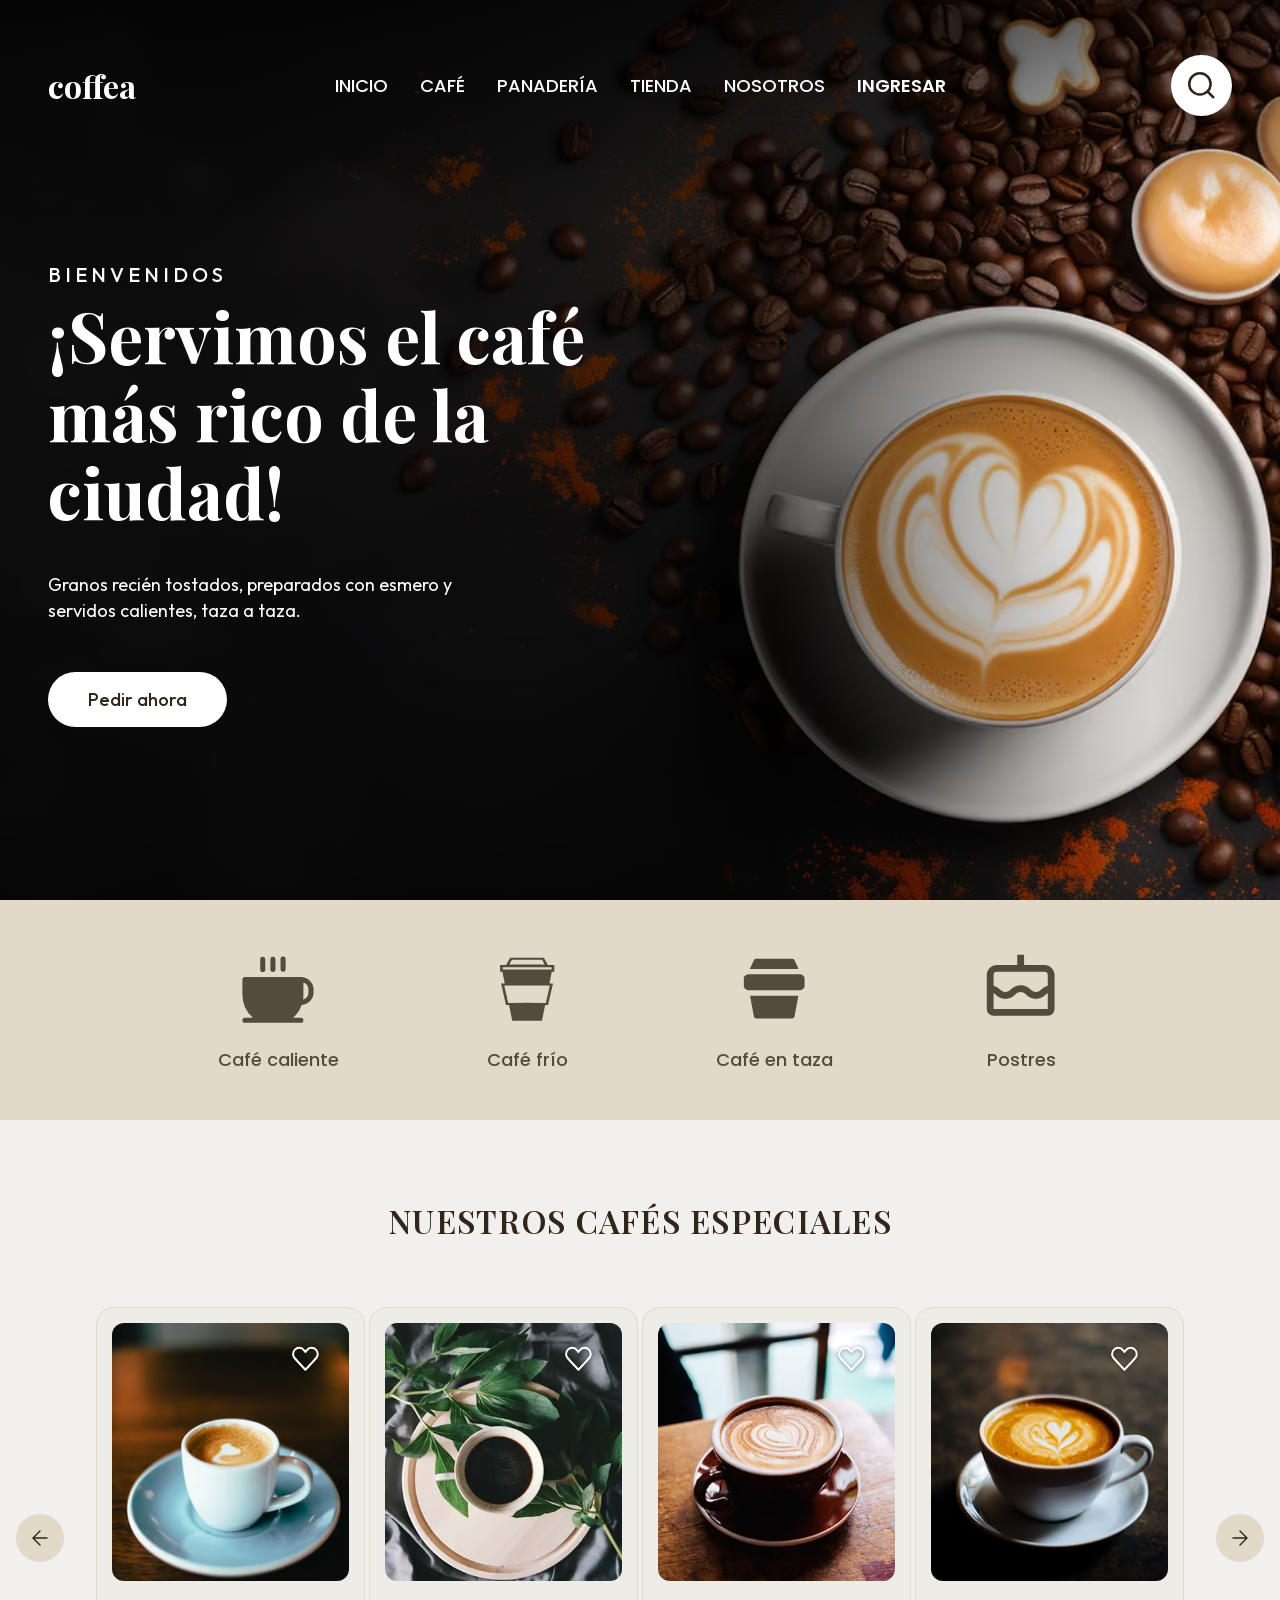
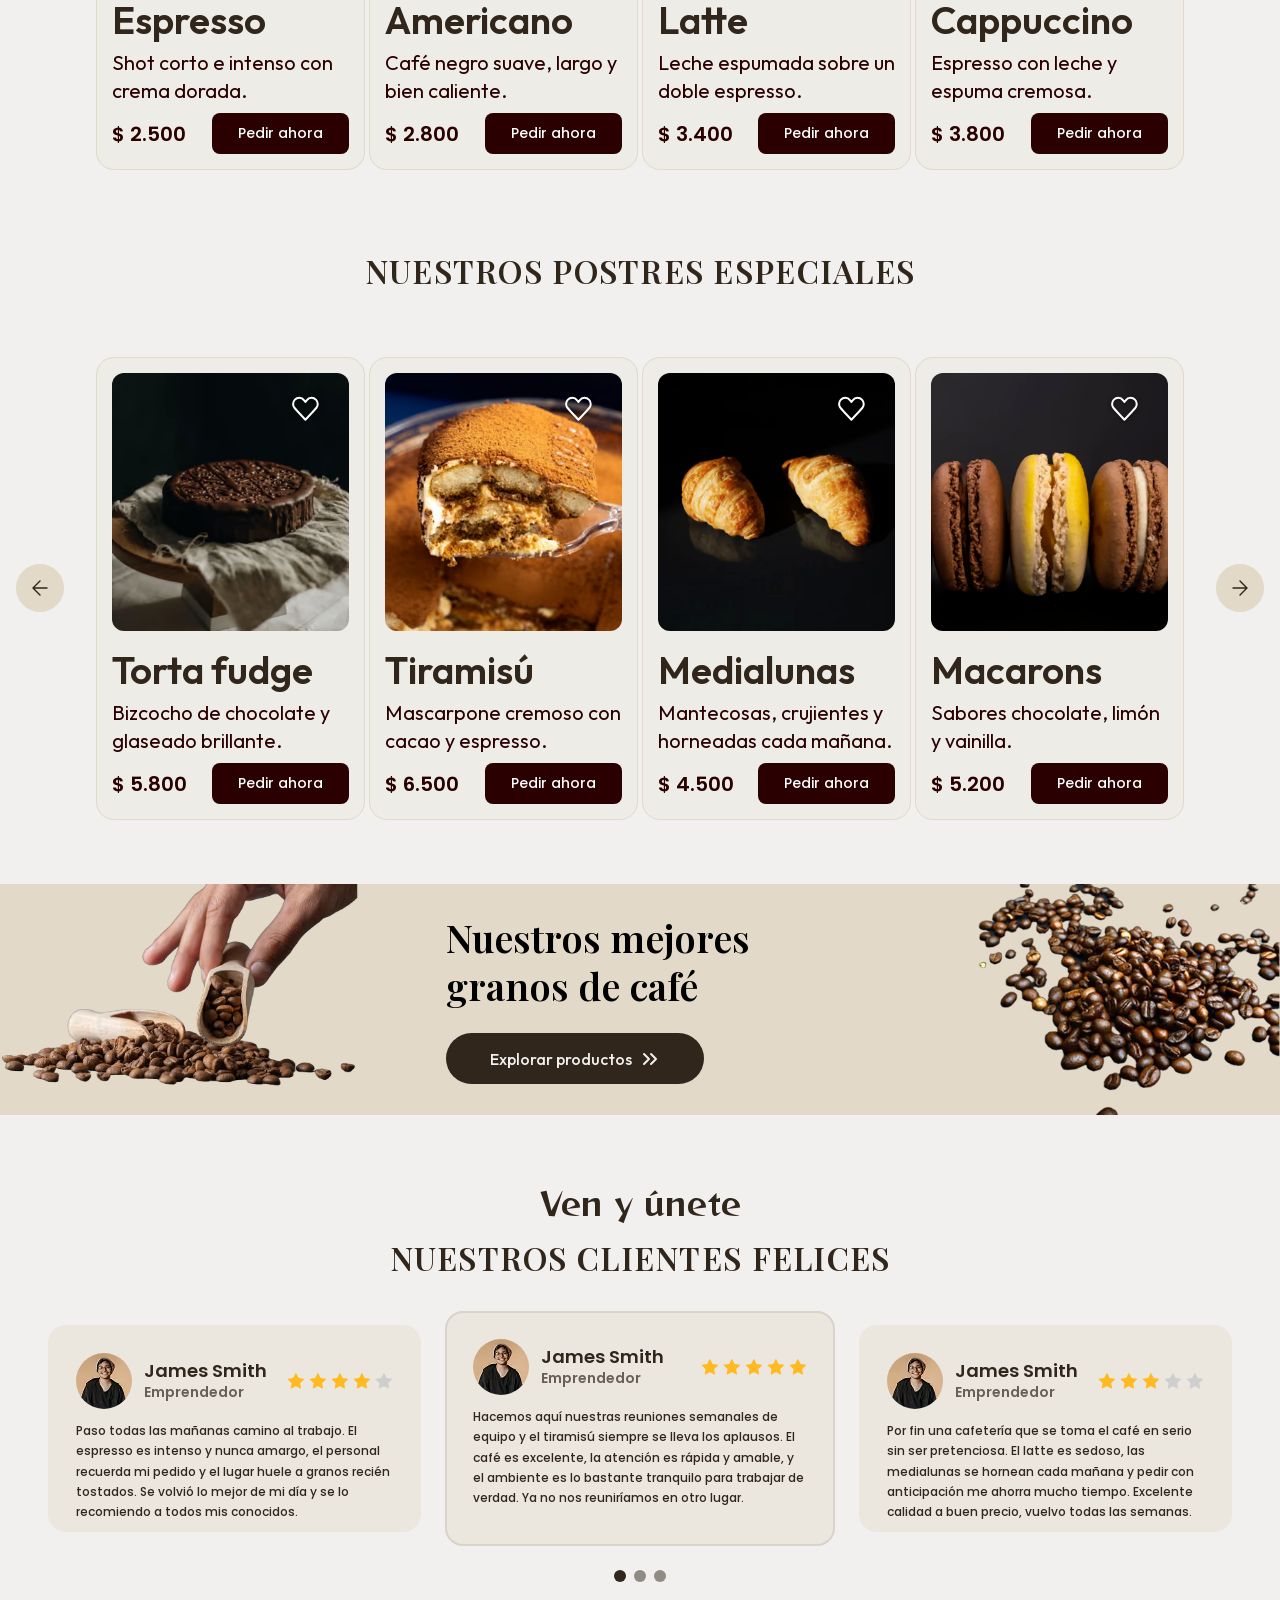
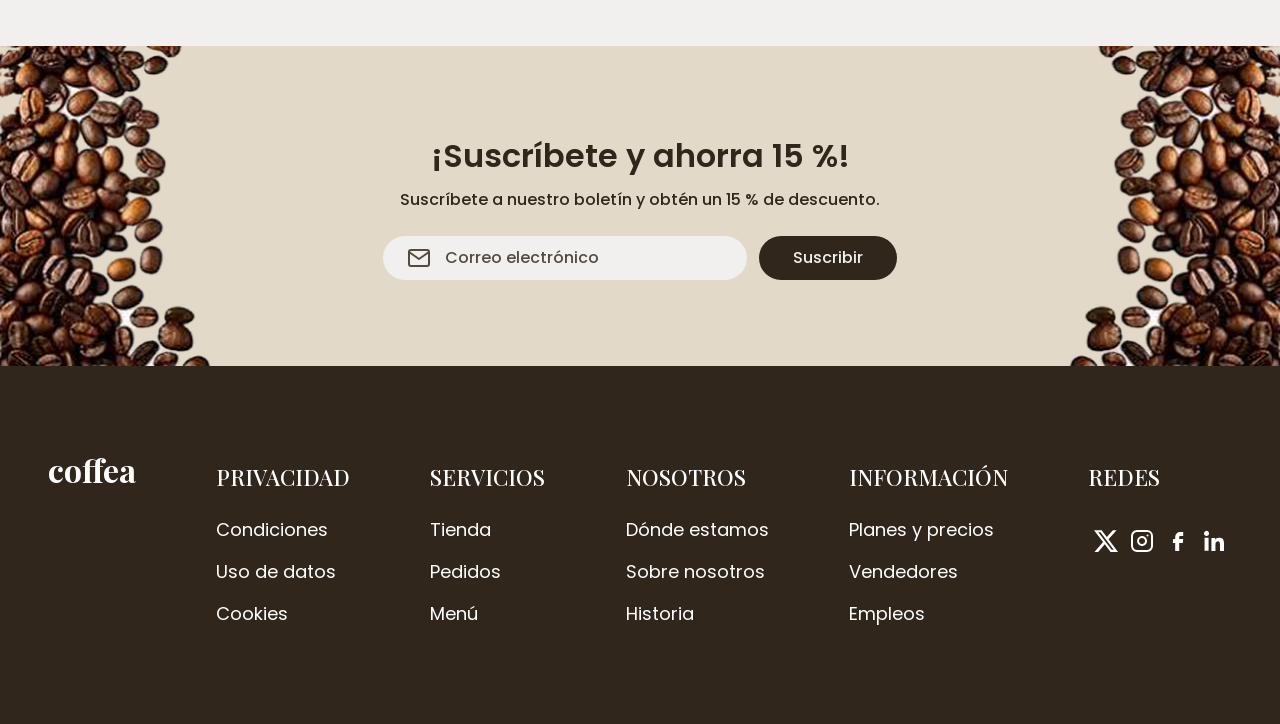
==== commit be977c9c: "feat: translate the site to spanish (lang es, prices in ARS) Copy-only change: UI text, alt and aria" ====
--- a/index.html
+++ b/index.html
@@ -1,21 +1,21 @@
 <!doctype html>
-<html lang="en">
+<html lang="es">
   <head>
     <meta charset="utf-8">
     <meta name="viewport" content="width=device-width, initial-scale=1">
-    <title>Coffea | Freshly roasted coffee, desserts and good company</title>
+    <title>Coffea | Café recién tostado, postres y buena compañía</title>
     <meta
       name="description"
-      content="Coffea is a cosy coffee shop serving the richest coffee in the city, fresh desserts and a warm place to meet. Discover our special coffee and desserts."
+      content="Coffea es una cafetería acogedora con el café más rico de la ciudad, postres frescos y un lugar cálido para reunirse. Descubre nuestras especialidades."
 >
 
     <meta property="og:type" content="website">
-    <meta property="og:title" content="Coffea | Freshly roasted coffee, desserts and good company">
+    <meta property="og:title" content="Coffea | Café recién tostado, postres y buena compañía">
     <meta
       property="og:description"
-      content="We serve the richest coffee in the city. Discover our special coffee and desserts."
+      content="Servimos el café más rico de la ciudad. Descubre nuestros cafés y postres especiales."
 >
-    <meta property="og:locale" content="en_US">
+    <meta property="og:locale" content="es_AR">
 
     <link rel="icon" href="assets/icons/favicon.svg" type="image/svg+xml">
 
@@ -63,25 +63,25 @@
       <symbol id="icon-star" viewBox="-1 -1.5 24 24"><path fill="currentColor" d="M10.39.279a.5.5 0 0 1 .897 0L14.25 6.28a.5.5 0 0 0 .377.274l6.623.962a.5.5 0 0 1 .277.853l-4.793 4.672a.5.5 0 0 0-.143.442l1.13 6.597a.5.5 0 0 1-.725.527l-5.924-3.115a.5.5 0 0 0-.465 0l-5.924 3.115a.5.5 0 0 1-.725-.527l1.131-6.597a.5.5 0 0 0-.144-.442L.152 8.369a.5.5 0 0 1 .277-.853l6.623-.962a.5.5 0 0 0 .376-.274z"/></symbol>
     </svg>
 
-    <a class="skip-link" href="#main">Skip to main content</a>
+    <a class="skip-link" href="#main">Saltar al contenido</a>
 
     <header class="header">
       <div class="header__inner container">
         <a class="header__logo" href="/">coffea</a>
 
         <!-- Desktop navigation (from 1024px). Hidden with display: none below that. -->
-        <nav class="header__nav" aria-label="Main">
+        <nav class="header__nav" aria-label="Principal">
           <ul class="header__list">
-            <li><a class="header__link" href="#">home</a></li>
-            <li><a class="header__link" href="#">coffee</a></li>
-            <li><a class="header__link" href="#">bakery</a></li>
-            <li><a class="header__link" href="#">shop</a></li>
-            <li><a class="header__link" href="#">about</a></li>
-            <li><a class="header__link header__link--login" href="#">login</a></li>
+            <li><a class="header__link" href="#">inicio</a></li>
+            <li><a class="header__link" href="#">café</a></li>
+            <li><a class="header__link" href="#">panadería</a></li>
+            <li><a class="header__link" href="#">tienda</a></li>
+            <li><a class="header__link" href="#">nosotros</a></li>
+            <li><a class="header__link header__link--login" href="#">ingresar</a></li>
           </ul>
         </nav>
 
-        <button class="header__search" type="button" aria-label="Search">
+        <button class="header__search" type="button" aria-label="Buscar">
           <svg class="icon header__search-icon" aria-hidden="true" focusable="false"><use href="#icon-search" /></svg>
         </button>
 
@@ -92,17 +92,17 @@
         -->
         <details class="header__menu">
           <summary class="header__toggle">
-            <span class="visually-hidden">Menu</span>
+            <span class="visually-hidden">Menú</span>
             <span class="header__toggle-icon" aria-hidden="true"></span>
           </summary>
-          <nav class="header__panel" aria-label="Main mobile">
+          <nav class="header__panel" aria-label="Menú móvil">
             <ul class="header__list header__list--panel">
-              <li><a class="header__link" href="#">home</a></li>
-              <li><a class="header__link" href="#">coffee</a></li>
-              <li><a class="header__link" href="#">bakery</a></li>
-              <li><a class="header__link" href="#">shop</a></li>
-              <li><a class="header__link" href="#">about</a></li>
-              <li><a class="header__link header__link--login" href="#">login</a></li>
+              <li><a class="header__link" href="#">inicio</a></li>
+              <li><a class="header__link" href="#">café</a></li>
+              <li><a class="header__link" href="#">panadería</a></li>
+              <li><a class="header__link" href="#">tienda</a></li>
+              <li><a class="header__link" href="#">nosotros</a></li>
+              <li><a class="header__link header__link--login" href="#">ingresar</a></li>
             </ul>
           </nav>
         </details>
@@ -112,9 +112,9 @@
     <main id="main">
       <!--
         Copy: products, descriptions, prices (Argentine pesos, "$ 2.800" format) and the hero text are real
-        English copy. The only placeholder left is the identity of the testimonials: the same name, role and
-        avatar (the design's) repeat in all three cards on purpose, until real customers are chosen. The
-        product photos and the avatar are real.
+        Spanish copy (lang="es"). The only placeholder left is the identity of the testimonials: the same
+        name and avatar (the design's) repeat in all three cards on purpose, until real customers are
+        chosen. The product photos and the avatar are real.
       -->
       <section class="hero" aria-labelledby="hero-title">
         <picture class="hero__media">
@@ -143,39 +143,39 @@
 
         <div class="hero__inner container">
           <div class="hero__content">
-            <p class="hero__eyebrow">Welcome</p>
-            <h1 class="hero__title" id="hero-title">We serve the richest coffee in the city!</h1>
-            <p class="hero__text">Freshly roasted beans, brewed with care and served warm, one cup at a time.</p>
-            <a class="hero__cta" href="#coffee">Order Now</a>
+            <p class="hero__eyebrow">Bienvenidos</p>
+            <h1 class="hero__title" id="hero-title">¡Servimos el café más rico de la ciudad!</h1>
+            <p class="hero__text">Granos recién tostados, preparados con esmero y servidos calientes, taza a taza.</p>
+            <a class="hero__cta" href="#coffee">Pedir ahora</a>
           </div>
         </div>
       </section>
 
-      <section class="categories" aria-label="Categories">
+      <section class="categories" aria-label="Categorías">
         <div class="categories__inner container">
           <ul class="categories__list">
             <li>
               <a class="categories__link" href="#coffee">
                 <svg class="icon categories__icon" aria-hidden="true" focusable="false"><use href="#icon-cat-hot-coffee" /></svg>
-                <span class="categories__label">Hot Coffee</span>
+                <span class="categories__label">Café caliente</span>
               </a>
             </li>
             <li>
               <a class="categories__link" href="#coffee">
                 <svg class="icon categories__icon" aria-hidden="true" focusable="false"><use href="#icon-cat-cold-coffee" /></svg>
-                <span class="categories__label">Cold Coffee</span>
+                <span class="categories__label">Café frío</span>
               </a>
             </li>
             <li>
               <a class="categories__link" href="#coffee">
                 <svg class="icon categories__icon" aria-hidden="true" focusable="false"><use href="#icon-cat-cup-coffee" /></svg>
-                <span class="categories__label">Cup Coffee</span>
+                <span class="categories__label">Café en taza</span>
               </a>
             </li>
             <li>
               <a class="categories__link" href="#dessert">
                 <svg class="icon categories__icon" aria-hidden="true" focusable="false"><use href="#icon-cat-dessert" /></svg>
-                <span class="categories__label">Dessert</span>
+                <span class="categories__label">Postres</span>
               </a>
             </li>
           </ul>
@@ -189,18 +189,18 @@
         arrows take their place and nothing is left in the tab order for a control that scrolls nothing.
       -->
       <section class="products" id="coffee" aria-labelledby="coffee-title">
-        <h2 class="products__title" id="coffee-title">Our Special Coffee</h2>
+        <h2 class="products__title" id="coffee-title">Nuestros cafés especiales</h2>
 
         <div class="carousel">
           <a class="carousel__arrow carousel__arrow--prev carousel__arrow--link" href="#coffee-1">
             <svg class="icon carousel__icon" aria-hidden="true" focusable="false"><use href="#icon-arrow-left" /></svg>
-            <span class="visually-hidden">Previous coffee</span>
+            <span class="visually-hidden">Café anterior</span>
           </a>
           <span class="carousel__arrow carousel__arrow--prev carousel__arrow--static" aria-hidden="true">
             <svg class="icon carousel__icon" focusable="false"><use href="#icon-arrow-left" /></svg>
           </span>
 
-          <div class="carousel__track" role="group" aria-roledescription="carousel" aria-label="Special coffee" tabindex="0">
+          <div class="carousel__track" role="group" aria-roledescription="carrusel" aria-label="Cafés especiales" tabindex="0">
           <article class="product-card carousel__item" id="coffee-1">
             <div class="product-card__media">
               <picture>
@@ -211,7 +211,7 @@
                   src="assets/img/coffee-1.jpg"
                   width="334"
                   height="364"
-                  alt="Espresso in a white cup on a light blue saucer, on a wooden table"
+                  alt="Espresso en una taza blanca sobre un platito celeste, en una mesa de madera"
                   loading="lazy"
                   decoding="async"
                 >
@@ -220,14 +220,14 @@
               <label class="product-card__fav" for="coffee-1-fav">
                 <svg class="icon product-card__heart product-card__heart--off" aria-hidden="true" focusable="false"><use href="#icon-heart" /></svg>
                 <svg class="icon product-card__heart product-card__heart--on" aria-hidden="true" focusable="false"><use href="#icon-heart-filled" /></svg>
-                <span class="visually-hidden">Add Espresso to favourites</span>
+                <span class="visually-hidden">Agregar Espresso a favoritos</span>
               </label>
             </div>
             <h3 class="product-card__name">Espresso</h3>
-            <p class="product-card__description">A short, intense shot with golden crema.</p>
+            <p class="product-card__description">Shot corto e intenso con crema dorada.</p>
             <div class="product-card__row">
               <data class="product-card__price" value="2500">$ 2.500</data>
-              <button class="product-card__button" type="button">Order Now<span class="visually-hidden"> Espresso</span></button>
+              <button class="product-card__button" type="button">Pedir ahora<span class="visually-hidden">: Espresso</span></button>
             </div>
           </article>
 
@@ -241,7 +241,7 @@
                   src="assets/img/dessert-1.jpg"
                   width="334"
                   height="364"
-                  alt="Top view of a cup of black coffee on a wooden tray among green leaves"
+                  alt="Vista superior de una taza de café negro sobre una bandeja de madera entre hojas verdes"
                   loading="lazy"
                   decoding="async"
                 >
@@ -250,14 +250,14 @@
               <label class="product-card__fav" for="coffee-2-fav">
                 <svg class="icon product-card__heart product-card__heart--off" aria-hidden="true" focusable="false"><use href="#icon-heart" /></svg>
                 <svg class="icon product-card__heart product-card__heart--on" aria-hidden="true" focusable="false"><use href="#icon-heart-filled" /></svg>
-                <span class="visually-hidden">Add Americano to favourites</span>
+                <span class="visually-hidden">Agregar Americano a favoritos</span>
               </label>
             </div>
             <h3 class="product-card__name">Americano</h3>
-            <p class="product-card__description">Smooth black coffee, long and served hot.</p>
+            <p class="product-card__description">Café negro suave, largo y bien caliente.</p>
             <div class="product-card__row">
               <data class="product-card__price" value="2800">$ 2.800</data>
-              <button class="product-card__button" type="button">Order Now<span class="visually-hidden"> Americano</span></button>
+              <button class="product-card__button" type="button">Pedir ahora<span class="visually-hidden">: Americano</span></button>
             </div>
           </article>
 
@@ -271,7 +271,7 @@
                   src="assets/img/dessert-2.jpg"
                   width="334"
                   height="364"
-                  alt="Latte with a heart of milk foam in a maroon cup and saucer on a wooden table"
+                  alt="Latte con un corazón de espuma de leche en una taza con platito granate, en una mesa de madera"
                   loading="lazy"
                   decoding="async"
                 >
@@ -280,14 +280,14 @@
               <label class="product-card__fav" for="coffee-3-fav">
                 <svg class="icon product-card__heart product-card__heart--off" aria-hidden="true" focusable="false"><use href="#icon-heart" /></svg>
                 <svg class="icon product-card__heart product-card__heart--on" aria-hidden="true" focusable="false"><use href="#icon-heart-filled" /></svg>
-                <span class="visually-hidden">Add Latte to favourites</span>
+                <span class="visually-hidden">Agregar Latte a favoritos</span>
               </label>
             </div>
             <h3 class="product-card__name">Latte</h3>
-            <p class="product-card__description">Steamed milk over a double espresso shot.</p>
+            <p class="product-card__description">Leche espumada sobre un doble espresso.</p>
             <div class="product-card__row">
               <data class="product-card__price" value="3400">$ 3.400</data>
-              <button class="product-card__button" type="button">Order Now<span class="visually-hidden"> Latte</span></button>
+              <button class="product-card__button" type="button">Pedir ahora<span class="visually-hidden">: Latte</span></button>
             </div>
           </article>
 
@@ -301,7 +301,7 @@
                   src="assets/img/coffee-2.jpg"
                   width="334"
                   height="364"
-                  alt="Cappuccino with heart-shaped latte art in a white cup on a dark table"
+                  alt="Cappuccino con arte latte en forma de corazón en una taza blanca sobre una mesa oscura"
                   loading="lazy"
                   decoding="async"
                 >
@@ -310,21 +310,21 @@
               <label class="product-card__fav" for="coffee-4-fav">
                 <svg class="icon product-card__heart product-card__heart--off" aria-hidden="true" focusable="false"><use href="#icon-heart" /></svg>
                 <svg class="icon product-card__heart product-card__heart--on" aria-hidden="true" focusable="false"><use href="#icon-heart-filled" /></svg>
-                <span class="visually-hidden">Add Cappuccino to favourites</span>
+                <span class="visually-hidden">Agregar Cappuccino a favoritos</span>
               </label>
             </div>
             <h3 class="product-card__name">Cappuccino</h3>
-            <p class="product-card__description">Espresso with steamed milk and thick foam.</p>
+            <p class="product-card__description">Espresso con leche y espuma cremosa.</p>
             <div class="product-card__row">
               <data class="product-card__price" value="3800">$ 3.800</data>
-              <button class="product-card__button" type="button">Order Now<span class="visually-hidden"> Cappuccino</span></button>
+              <button class="product-card__button" type="button">Pedir ahora<span class="visually-hidden">: Cappuccino</span></button>
             </div>
           </article>
           </div>
 
           <a class="carousel__arrow carousel__arrow--next carousel__arrow--link" href="#coffee-4">
             <svg class="icon carousel__icon" aria-hidden="true" focusable="false"><use href="#icon-arrow-right" /></svg>
-            <span class="visually-hidden">Next coffee</span>
+            <span class="visually-hidden">Café siguiente</span>
           </a>
           <span class="carousel__arrow carousel__arrow--next carousel__arrow--static" aria-hidden="true">
             <svg class="icon carousel__icon" focusable="false"><use href="#icon-arrow-right" /></svg>
@@ -333,18 +333,18 @@
       </section>
 
       <section class="products" id="dessert" aria-labelledby="dessert-title">
-        <h2 class="products__title" id="dessert-title">Our Special Dessert</h2>
+        <h2 class="products__title" id="dessert-title">Nuestros postres especiales</h2>
 
         <div class="carousel">
           <a class="carousel__arrow carousel__arrow--prev carousel__arrow--link" href="#dessert-1">
             <svg class="icon carousel__icon" aria-hidden="true" focusable="false"><use href="#icon-arrow-left" /></svg>
-            <span class="visually-hidden">Previous dessert</span>
+            <span class="visually-hidden">Postre anterior</span>
           </a>
           <span class="carousel__arrow carousel__arrow--prev carousel__arrow--static" aria-hidden="true">
             <svg class="icon carousel__icon" focusable="false"><use href="#icon-arrow-left" /></svg>
           </span>
 
-          <div class="carousel__track" role="group" aria-roledescription="carousel" aria-label="Special desserts" tabindex="0">
+          <div class="carousel__track" role="group" aria-roledescription="carrusel" aria-label="Postres especiales" tabindex="0">
           <article class="product-card carousel__item" id="dessert-1">
             <div class="product-card__media">
               <picture>
@@ -357,7 +357,7 @@
                   sizes="(min-width: 1860px) 334px, (min-width: 1440px) calc(261px + (100vw - 1440px) * 0.19), (min-width: 1280px) calc((100vw - 332px) / 4), (min-width: 1024px) calc((100vw - 320px) / 3), (min-width: 768px) min(334px, calc((100vw - 176px) / 2.5)), min(334px, calc((100vw - 86.4px) / 1.2))"
                   width="334"
                   height="364"
-                  alt="Round chocolate cake glazed with a chocolate drizzle, on a wooden stand dressed with linen"
+                  alt="Torta redonda de chocolate con baño de chocolate, sobre un pedestal de madera con mantel de lino"
                   loading="lazy"
                   decoding="async"
                 >
@@ -366,14 +366,14 @@
               <label class="product-card__fav" for="dessert-1-fav">
                 <svg class="icon product-card__heart product-card__heart--off" aria-hidden="true" focusable="false"><use href="#icon-heart" /></svg>
                 <svg class="icon product-card__heart product-card__heart--on" aria-hidden="true" focusable="false"><use href="#icon-heart-filled" /></svg>
-                <span class="visually-hidden">Add Fudge cake to favourites</span>
+                <span class="visually-hidden">Agregar Torta fudge a favoritos</span>
               </label>
             </div>
-            <h3 class="product-card__name">Fudge cake</h3>
-            <p class="product-card__description">Dark chocolate sponge with a glossy glaze.</p>
+            <h3 class="product-card__name">Torta fudge</h3>
+            <p class="product-card__description">Bizcocho de chocolate y glaseado brillante.</p>
             <div class="product-card__row">
               <data class="product-card__price" value="5800">$ 5.800</data>
-              <button class="product-card__button" type="button">Order Now<span class="visually-hidden"> Fudge cake</span></button>
+              <button class="product-card__button" type="button">Pedir ahora<span class="visually-hidden">: Torta fudge</span></button>
             </div>
           </article>
 
@@ -389,7 +389,7 @@
                   sizes="(min-width: 1860px) 334px, (min-width: 1440px) calc(261px + (100vw - 1440px) * 0.19), (min-width: 1280px) calc((100vw - 332px) / 4), (min-width: 1024px) calc((100vw - 320px) / 3), (min-width: 768px) min(334px, calc((100vw - 176px) / 2.5)), min(334px, calc((100vw - 86.4px) / 1.2))"
                   width="334"
                   height="364"
-                  alt="Slice of tiramisu dusted with cocoa, lifted out of the dish to show its layers"
+                  alt="Porción de tiramisú con cacao por encima, levantada de la fuente para mostrar sus capas"
                   loading="lazy"
                   decoding="async"
                 >
@@ -398,14 +398,14 @@
               <label class="product-card__fav" for="dessert-2-fav">
                 <svg class="icon product-card__heart product-card__heart--off" aria-hidden="true" focusable="false"><use href="#icon-heart" /></svg>
                 <svg class="icon product-card__heart product-card__heart--on" aria-hidden="true" focusable="false"><use href="#icon-heart-filled" /></svg>
-                <span class="visually-hidden">Add Tiramisu to favourites</span>
+                <span class="visually-hidden">Agregar Tiramisú a favoritos</span>
               </label>
             </div>
-            <h3 class="product-card__name">Tiramisu</h3>
-            <p class="product-card__description">Creamy mascarpone with cocoa and espresso.</p>
+            <h3 class="product-card__name">Tiramisú</h3>
+            <p class="product-card__description">Mascarpone cremoso con cacao y espresso.</p>
             <div class="product-card__row">
               <data class="product-card__price" value="6500">$ 6.500</data>
-              <button class="product-card__button" type="button">Order Now<span class="visually-hidden"> Tiramisu</span></button>
+              <button class="product-card__button" type="button">Pedir ahora<span class="visually-hidden">: Tiramisú</span></button>
             </div>
           </article>
 
@@ -421,7 +421,7 @@
                   sizes="(min-width: 1860px) 334px, (min-width: 1440px) calc(261px + (100vw - 1440px) * 0.19), (min-width: 1280px) calc((100vw - 332px) / 4), (min-width: 1024px) calc((100vw - 320px) / 3), (min-width: 768px) min(334px, calc((100vw - 176px) / 2.5)), min(334px, calc((100vw - 86.4px) / 1.2))"
                   width="334"
                   height="364"
-                  alt="Two golden butter croissants lit by a single beam of light on a dark surface"
+                  alt="Dos medialunas de manteca doradas, iluminadas por un haz de luz sobre una superficie oscura"
                   loading="lazy"
                   decoding="async"
                 >
@@ -430,14 +430,14 @@
               <label class="product-card__fav" for="dessert-3-fav">
                 <svg class="icon product-card__heart product-card__heart--off" aria-hidden="true" focusable="false"><use href="#icon-heart" /></svg>
                 <svg class="icon product-card__heart product-card__heart--on" aria-hidden="true" focusable="false"><use href="#icon-heart-filled" /></svg>
-                <span class="visually-hidden">Add Croissants to favourites</span>
+                <span class="visually-hidden">Agregar Medialunas a favoritos</span>
               </label>
             </div>
-            <h3 class="product-card__name">Croissants</h3>
-            <p class="product-card__description">Buttery, flaky and baked fresh every morning.</p>
+            <h3 class="product-card__name">Medialunas</h3>
+            <p class="product-card__description">Mantecosas, crujientes y horneadas cada mañana.</p>
             <div class="product-card__row">
               <data class="product-card__price" value="4500">$ 4.500</data>
-              <button class="product-card__button" type="button">Order Now<span class="visually-hidden"> Croissants</span></button>
+              <button class="product-card__button" type="button">Pedir ahora<span class="visually-hidden">: Medialunas</span></button>
             </div>
           </article>
 
@@ -453,7 +453,7 @@
                   sizes="(min-width: 1860px) 334px, (min-width: 1440px) calc(261px + (100vw - 1440px) * 0.19), (min-width: 1280px) calc((100vw - 332px) / 4), (min-width: 1024px) calc((100vw - 320px) / 3), (min-width: 768px) min(334px, calc((100vw - 176px) / 2.5)), min(334px, calc((100vw - 86.4px) / 1.2))"
                   width="334"
                   height="364"
-                  alt="Row of chocolate, lemon and vanilla macarons on a dark background"
+                  alt="Fila de macarons de chocolate, limón y vainilla sobre un fondo oscuro"
                   loading="lazy"
                   decoding="async"
                 >
@@ -462,21 +462,21 @@
               <label class="product-card__fav" for="dessert-4-fav">
                 <svg class="icon product-card__heart product-card__heart--off" aria-hidden="true" focusable="false"><use href="#icon-heart" /></svg>
                 <svg class="icon product-card__heart product-card__heart--on" aria-hidden="true" focusable="false"><use href="#icon-heart-filled" /></svg>
-                <span class="visually-hidden">Add Macarons to favourites</span>
+                <span class="visually-hidden">Agregar Macarons a favoritos</span>
               </label>
             </div>
             <h3 class="product-card__name">Macarons</h3>
-            <p class="product-card__description">Chocolate, lemon and vanilla almond shells.</p>
+            <p class="product-card__description">Sabores chocolate, limón y vainilla.</p>
             <div class="product-card__row">
               <data class="product-card__price" value="5200">$ 5.200</data>
-              <button class="product-card__button" type="button">Order Now<span class="visually-hidden"> Macarons</span></button>
+              <button class="product-card__button" type="button">Pedir ahora<span class="visually-hidden">: Macarons</span></button>
             </div>
           </article>
           </div>
 
           <a class="carousel__arrow carousel__arrow--next carousel__arrow--link" href="#dessert-4">
             <svg class="icon carousel__icon" aria-hidden="true" focusable="false"><use href="#icon-arrow-right" /></svg>
-            <span class="visually-hidden">Next dessert</span>
+            <span class="visually-hidden">Postre siguiente</span>
           </a>
           <span class="carousel__arrow carousel__arrow--next carousel__arrow--static" aria-hidden="true">
             <svg class="icon carousel__icon" focusable="false"><use href="#icon-arrow-right" /></svg>
@@ -492,9 +492,9 @@
         </picture>
 
         <div class="promo__inner">
-          <h2 class="promo__title" id="promo-title">Check Out Our Best Coffee Beans</h2>
+          <h2 class="promo__title" id="promo-title">Nuestros mejores granos de café</h2>
           <a class="promo__cta" href="#coffee">
-            Explore Our Products
+            Explorar productos
             <svg class="icon promo__chevron" aria-hidden="true" focusable="false"><use href="#icon-chevron" /></svg>
           </a>
         </div>
@@ -508,16 +508,16 @@
 
       <section class="testimonials" aria-labelledby="testimonials-title">
         <h2 class="testimonials__title" id="testimonials-title">
-          <span class="testimonials__title-accent">Come and Join</span>
-          <span class="testimonials__title-main">Our Happy Customers</span>
+          <span class="testimonials__title-accent">Ven y únete</span>
+          <span class="testimonials__title-main">Nuestros clientes felices</span>
         </h2>
 
         <!--
-          The three testimonials repeat the design's "James Smith" and quote, and share one avatar. The avatar
+          The three testimonials repeat the design's "James Smith" identity and share one avatar. The avatar
           has an empty alt on purpose: the name is already in the figcaption next to it.
           The track is a native scroll container (swipe, trackpad, keyboard); the dots are anchors to each card.
         -->
-        <div class="testimonials__track" role="group" aria-roledescription="carousel" aria-label="Customer testimonials" tabindex="0">
+        <div class="testimonials__track" role="group" aria-roledescription="carrusel" aria-label="Testimonios de clientes" tabindex="0">
           <figure class="testimonial-card" id="t-1">
             <figcaption class="testimonial-card__header">
               <picture class="testimonial-card__picture">
@@ -537,9 +537,9 @@
               <div class="testimonial-card__meta">
                 <div class="testimonial-card__author">
                   <p class="testimonial-card__name">James Smith</p>
-                  <p class="testimonial-card__role">Entrepreneur</p>
+                  <p class="testimonial-card__role">Emprendedor</p>
                 </div>
-                <p class="testimonial-card__rating" role="img" aria-label="4 out of 5 stars">
+                <p class="testimonial-card__rating" role="img" aria-label="4 de 5 estrellas">
                   <svg class="icon testimonial-card__star" aria-hidden="true" focusable="false"><use href="#icon-star" /></svg>
                   <svg class="icon testimonial-card__star" aria-hidden="true" focusable="false"><use href="#icon-star" /></svg>
                   <svg class="icon testimonial-card__star" aria-hidden="true" focusable="false"><use href="#icon-star" /></svg>
@@ -549,7 +549,7 @@
               </div>
             </figcaption>
             <blockquote class="testimonial-card__quote">
-              <p>I stop by every morning on my way to work. The espresso is rich and never bitter, the staff remember my order, and the place smells like fresh-roasted beans. It has become the best part of my day, and I recommend it to everyone I know.</p>
+              <p>Paso todas las mañanas camino al trabajo. El espresso es intenso y nunca amargo, el personal recuerda mi pedido y el lugar huele a granos recién tostados. Se volvió lo mejor de mi día y se lo recomiendo a todos mis conocidos.</p>
             </blockquote>
           </figure>
           <figure class="testimonial-card testimonial-card--featured" id="t-2">
@@ -571,9 +571,9 @@
               <div class="testimonial-card__meta">
                 <div class="testimonial-card__author">
                   <p class="testimonial-card__name">James Smith</p>
-                  <p class="testimonial-card__role">Entrepreneur</p>
+                  <p class="testimonial-card__role">Emprendedor</p>
                 </div>
-                <p class="testimonial-card__rating" role="img" aria-label="5 out of 5 stars">
+                <p class="testimonial-card__rating" role="img" aria-label="5 de 5 estrellas">
                   <svg class="icon testimonial-card__star" aria-hidden="true" focusable="false"><use href="#icon-star" /></svg>
                   <svg class="icon testimonial-card__star" aria-hidden="true" focusable="false"><use href="#icon-star" /></svg>
                   <svg class="icon testimonial-card__star" aria-hidden="true" focusable="false"><use href="#icon-star" /></svg>
@@ -583,7 +583,7 @@
               </div>
             </figcaption>
             <blockquote class="testimonial-card__quote">
-              <p>We hold our weekly team meetings here and the tiramisu always steals the show. The coffee is excellent, the service is quick and friendly, and the atmosphere is calm enough to get real work done. We would not meet anywhere else now.</p>
+              <p>Hacemos aquí nuestras reuniones semanales de equipo y el tiramisú siempre se lleva los aplausos. El café es excelente, la atención es rápida y amable, y el ambiente es lo bastante tranquilo para trabajar de verdad. Ya no nos reuniríamos en otro lugar.</p>
             </blockquote>
           </figure>
           <figure class="testimonial-card" id="t-3">
@@ -605,9 +605,9 @@
               <div class="testimonial-card__meta">
                 <div class="testimonial-card__author">
                   <p class="testimonial-card__name">James Smith</p>
-                  <p class="testimonial-card__role">Entrepreneur</p>
+                  <p class="testimonial-card__role">Emprendedor</p>
                 </div>
-                <p class="testimonial-card__rating" role="img" aria-label="3 out of 5 stars">
+                <p class="testimonial-card__rating" role="img" aria-label="3 de 5 estrellas">
                   <svg class="icon testimonial-card__star" aria-hidden="true" focusable="false"><use href="#icon-star" /></svg>
                   <svg class="icon testimonial-card__star" aria-hidden="true" focusable="false"><use href="#icon-star" /></svg>
                   <svg class="icon testimonial-card__star" aria-hidden="true" focusable="false"><use href="#icon-star" /></svg>
@@ -617,16 +617,16 @@
               </div>
             </figcaption>
             <blockquote class="testimonial-card__quote">
-              <p>Finally a café that takes coffee seriously without being pretentious. The latte is silky, the croissants are baked fresh every morning, and ordering ahead saves me a lot of time. Great quality for a fair price, I keep coming back every week.</p>
+              <p>Por fin una cafetería que se toma el café en serio sin ser pretenciosa. El latte es sedoso, las medialunas se hornean cada mañana y pedir con anticipación me ahorra mucho tiempo. Excelente calidad a buen precio, vuelvo todas las semanas.</p>
             </blockquote>
           </figure>
         </div>
 
-        <nav class="testimonials__pager" aria-label="Testimonials pagination">
+        <nav class="testimonials__pager" aria-label="Paginación de testimonios">
           <ul class="testimonials__dots">
-            <li><a class="testimonials__dot" href="#t-1"><span class="visually-hidden">Show testimonial 1</span></a></li>
-            <li><a class="testimonials__dot" href="#t-2"><span class="visually-hidden">Show testimonial 2</span></a></li>
-            <li><a class="testimonials__dot" href="#t-3"><span class="visually-hidden">Show testimonial 3</span></a></li>
+            <li><a class="testimonials__dot" href="#t-1"><span class="visually-hidden">Mostrar testimonio 1</span></a></li>
+            <li><a class="testimonials__dot" href="#t-2"><span class="visually-hidden">Mostrar testimonio 2</span></a></li>
+            <li><a class="testimonials__dot" href="#t-3"><span class="visually-hidden">Mostrar testimonio 3</span></a></li>
           </ul>
         </nav>
       </section>
@@ -639,12 +639,12 @@
         </picture>
 
         <div class="newsletter__inner">
-          <h2 class="newsletter__title" id="newsletter-title">Join in and get 15% off!</h2>
-          <p class="newsletter__subtitle">Subscribe to our newsletter and get 15% off discount code.</p>
+          <h2 class="newsletter__title" id="newsletter-title">¡Suscríbete y ahorra 15&nbsp;%!</h2>
+          <p class="newsletter__subtitle">Suscríbete a nuestro boletín y obtén un 15&nbsp;% de descuento.</p>
 
           <!-- No real submission: the form only exercises native validation (PRD 5.8). -->
           <form class="newsletter__form" action="#" method="get">
-            <label class="visually-hidden" for="newsletter-email">Email address</label>
+            <label class="visually-hidden" for="newsletter-email">Correo electrónico</label>
             <div class="newsletter__field">
               <input
                 class="newsletter__input"
@@ -653,11 +653,11 @@
                 name="email"
                 required
                 autocomplete="email"
-                placeholder="Email address"
+                placeholder="Correo electrónico"
               >
               <svg class="icon newsletter__icon" aria-hidden="true" focusable="false"><use href="#icon-mail" /></svg>
             </div>
-            <button class="newsletter__button" type="submit">Subscribe</button>
+            <button class="newsletter__button" type="submit">Suscribir</button>
           </form>
         </div>
 
@@ -674,40 +674,40 @@
         <a class="footer__logo" href="/">Coffea</a>
 
         <nav class="footer__column" aria-labelledby="footer-privacy">
-          <h3 class="footer__heading" id="footer-privacy">Privacy</h3>
+          <h3 class="footer__heading" id="footer-privacy">Privacidad</h3>
           <ul class="footer__list">
-            <li><a class="footer__link" href="#">Terms of use</a></li>
-            <li><a class="footer__link" href="#">Privacy policy</a></li>
+            <li><a class="footer__link" href="#">Condiciones</a></li>
+            <li><a class="footer__link" href="#">Uso de datos</a></li>
             <li><a class="footer__link" href="#">Cookies</a></li>
           </ul>
         </nav>
         <nav class="footer__column" aria-labelledby="footer-services">
-          <h3 class="footer__heading" id="footer-services">Services</h3>
+          <h3 class="footer__heading" id="footer-services">Servicios</h3>
           <ul class="footer__list">
-            <li><a class="footer__link" href="#">Shop</a></li>
-            <li><a class="footer__link" href="#">Order ahead</a></li>
-            <li><a class="footer__link" href="#">Menu</a></li>
+            <li><a class="footer__link" href="#">Tienda</a></li>
+            <li><a class="footer__link" href="#">Pedidos</a></li>
+            <li><a class="footer__link" href="#">Menú</a></li>
           </ul>
         </nav>
         <nav class="footer__column" aria-labelledby="footer-about">
-          <h3 class="footer__heading" id="footer-about">About us</h3>
+          <h3 class="footer__heading" id="footer-about">Nosotros</h3>
           <ul class="footer__list">
-            <li><a class="footer__link" href="#">Find a location</a></li>
-            <li><a class="footer__link" href="#">About us</a></li>
-            <li><a class="footer__link" href="#">Our story</a></li>
+            <li><a class="footer__link" href="#">Dónde estamos</a></li>
+            <li><a class="footer__link" href="#">Sobre nosotros</a></li>
+            <li><a class="footer__link" href="#">Historia</a></li>
           </ul>
         </nav>
         <nav class="footer__column" aria-labelledby="footer-information">
-          <h3 class="footer__heading" id="footer-information">Information</h3>
+          <h3 class="footer__heading" id="footer-information">Información</h3>
           <ul class="footer__list">
-            <li><a class="footer__link" href="#">Plans &amp; pricing</a></li>
-            <li><a class="footer__link" href="#">Sell your products</a></li>
-            <li><a class="footer__link" href="#">Jobs</a></li>
+            <li><a class="footer__link" href="#">Planes y precios</a></li>
+            <li><a class="footer__link" href="#">Vendedores</a></li>
+            <li><a class="footer__link" href="#">Empleos</a></li>
           </ul>
         </nav>
 
         <div class="footer__column footer__column--social">
-          <h3 class="footer__heading" id="footer-social">Social media</h3>
+          <h3 class="footer__heading" id="footer-social">Redes</h3>
           <ul class="footer__social">
             <li>
               <a class="footer__social-link" href="#" aria-label="X (Twitter)">
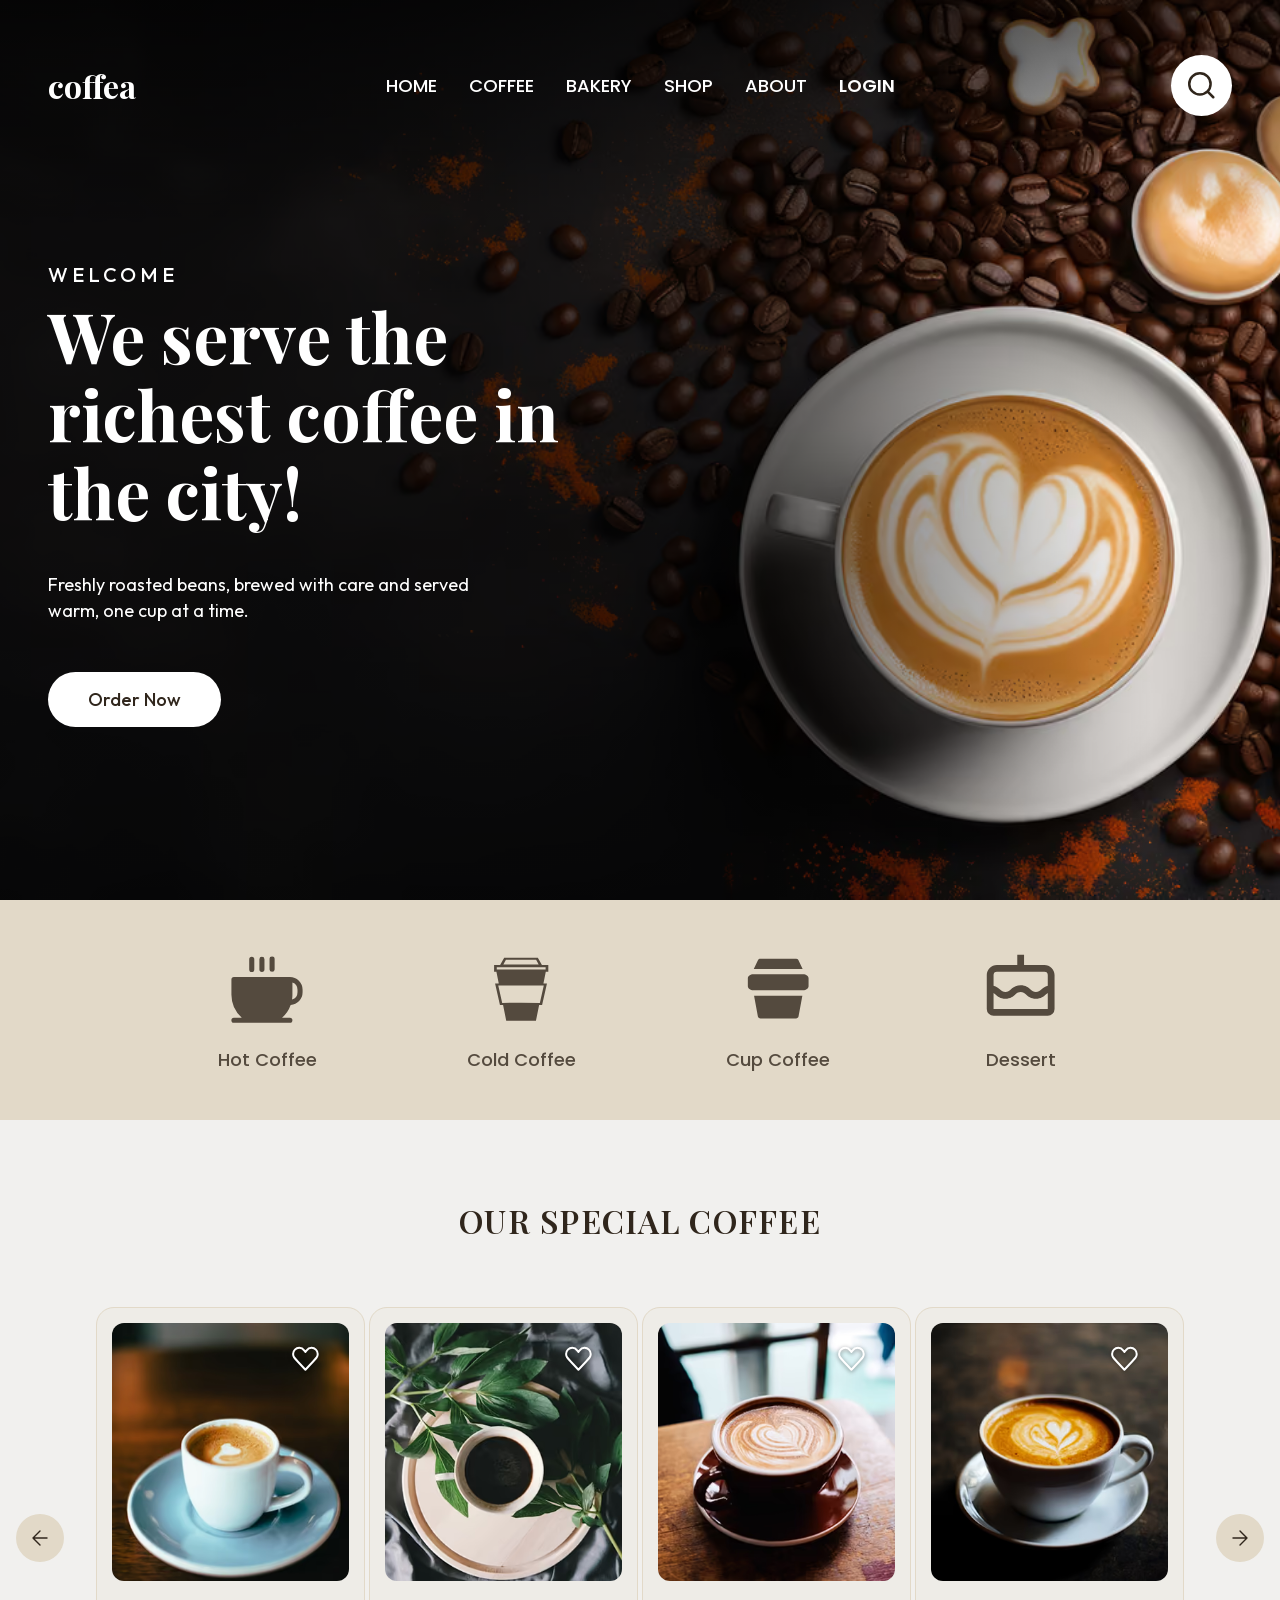
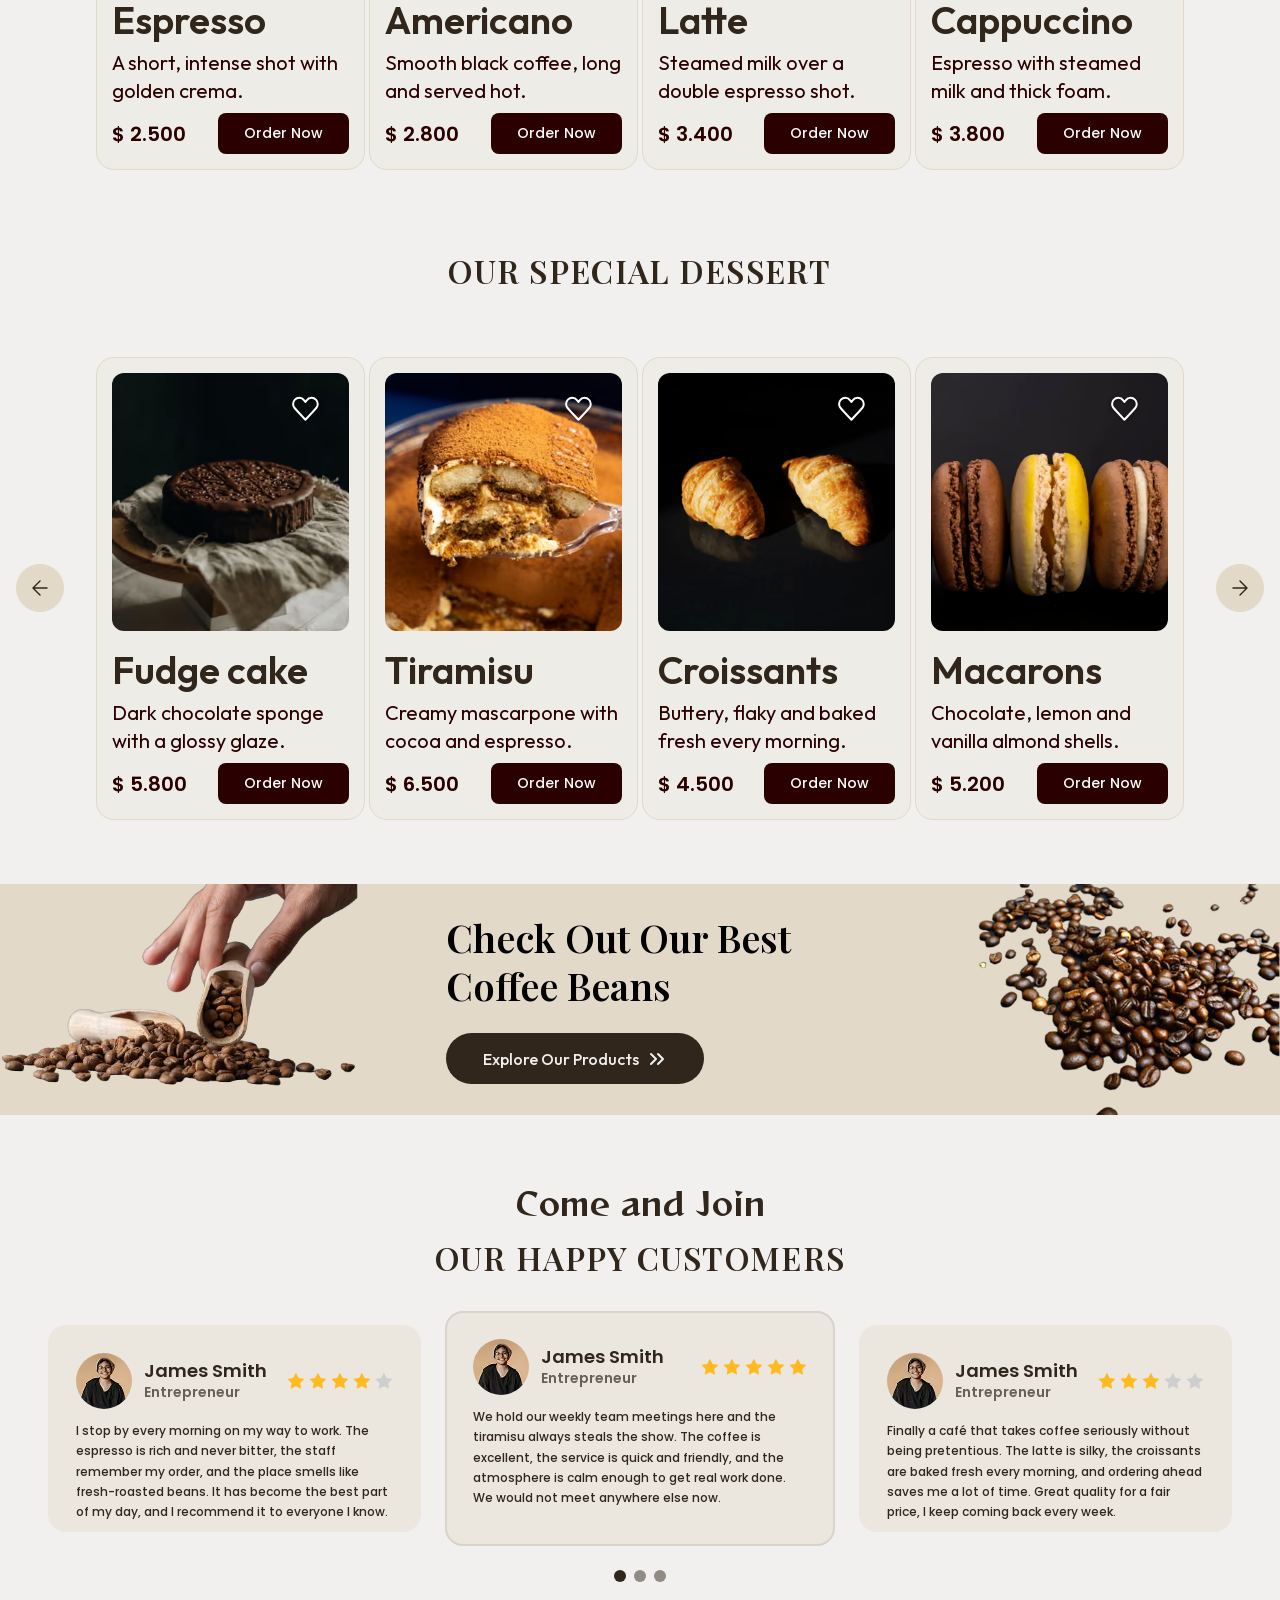
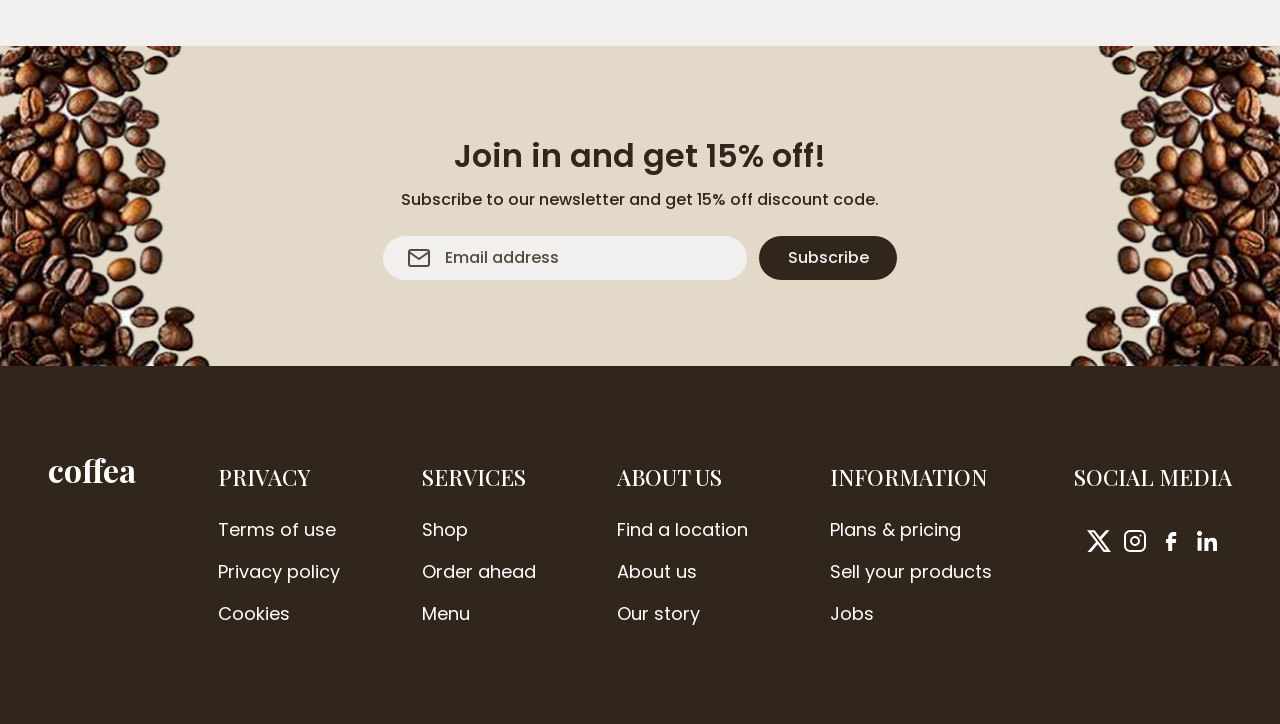
==== commit b250c18c: "revert: restore the english copy (site stays in english, prices in pesos)" ====
--- a/index.html
+++ b/index.html
@@ -1,21 +1,21 @@
 <!doctype html>
-<html lang="es">
+<html lang="en">
   <head>
     <meta charset="utf-8">
     <meta name="viewport" content="width=device-width, initial-scale=1">
-    <title>Coffea | Café recién tostado, postres y buena compañía</title>
+    <title>Coffea | Freshly roasted coffee, desserts and good company</title>
     <meta
       name="description"
-      content="Coffea es una cafetería acogedora con el café más rico de la ciudad, postres frescos y un lugar cálido para reunirse. Descubre nuestras especialidades."
+      content="Coffea is a cosy coffee shop serving the richest coffee in the city, fresh desserts and a warm place to meet. Discover our special coffee and desserts."
 >
 
     <meta property="og:type" content="website">
-    <meta property="og:title" content="Coffea | Café recién tostado, postres y buena compañía">
+    <meta property="og:title" content="Coffea | Freshly roasted coffee, desserts and good company">
     <meta
       property="og:description"
-      content="Servimos el café más rico de la ciudad. Descubre nuestros cafés y postres especiales."
+      content="We serve the richest coffee in the city. Discover our special coffee and desserts."
 >
-    <meta property="og:locale" content="es_AR">
+    <meta property="og:locale" content="en_US">
 
     <link rel="icon" href="assets/icons/favicon.svg" type="image/svg+xml">
 
@@ -63,25 +63,25 @@
       <symbol id="icon-star" viewBox="-1 -1.5 24 24"><path fill="currentColor" d="M10.39.279a.5.5 0 0 1 .897 0L14.25 6.28a.5.5 0 0 0 .377.274l6.623.962a.5.5 0 0 1 .277.853l-4.793 4.672a.5.5 0 0 0-.143.442l1.13 6.597a.5.5 0 0 1-.725.527l-5.924-3.115a.5.5 0 0 0-.465 0l-5.924 3.115a.5.5 0 0 1-.725-.527l1.131-6.597a.5.5 0 0 0-.144-.442L.152 8.369a.5.5 0 0 1 .277-.853l6.623-.962a.5.5 0 0 0 .376-.274z"/></symbol>
     </svg>
 
-    <a class="skip-link" href="#main">Saltar al contenido</a>
+    <a class="skip-link" href="#main">Skip to main content</a>
 
     <header class="header">
       <div class="header__inner container">
         <a class="header__logo" href="/">coffea</a>
 
         <!-- Desktop navigation (from 1024px). Hidden with display: none below that. -->
-        <nav class="header__nav" aria-label="Principal">
+        <nav class="header__nav" aria-label="Main">
           <ul class="header__list">
-            <li><a class="header__link" href="#">inicio</a></li>
-            <li><a class="header__link" href="#">café</a></li>
-            <li><a class="header__link" href="#">panadería</a></li>
-            <li><a class="header__link" href="#">tienda</a></li>
-            <li><a class="header__link" href="#">nosotros</a></li>
-            <li><a class="header__link header__link--login" href="#">ingresar</a></li>
+            <li><a class="header__link" href="#">home</a></li>
+            <li><a class="header__link" href="#">coffee</a></li>
+            <li><a class="header__link" href="#">bakery</a></li>
+            <li><a class="header__link" href="#">shop</a></li>
+            <li><a class="header__link" href="#">about</a></li>
+            <li><a class="header__link header__link--login" href="#">login</a></li>
           </ul>
         </nav>
 
-        <button class="header__search" type="button" aria-label="Buscar">
+        <button class="header__search" type="button" aria-label="Search">
           <svg class="icon header__search-icon" aria-hidden="true" focusable="false"><use href="#icon-search" /></svg>
         </button>
 
@@ -92,17 +92,17 @@
         -->
         <details class="header__menu">
           <summary class="header__toggle">
-            <span class="visually-hidden">Menú</span>
+            <span class="visually-hidden">Menu</span>
             <span class="header__toggle-icon" aria-hidden="true"></span>
           </summary>
-          <nav class="header__panel" aria-label="Menú móvil">
+          <nav class="header__panel" aria-label="Main mobile">
             <ul class="header__list header__list--panel">
-              <li><a class="header__link" href="#">inicio</a></li>
-              <li><a class="header__link" href="#">café</a></li>
-              <li><a class="header__link" href="#">panadería</a></li>
-              <li><a class="header__link" href="#">tienda</a></li>
-              <li><a class="header__link" href="#">nosotros</a></li>
-              <li><a class="header__link header__link--login" href="#">ingresar</a></li>
+              <li><a class="header__link" href="#">home</a></li>
+              <li><a class="header__link" href="#">coffee</a></li>
+              <li><a class="header__link" href="#">bakery</a></li>
+              <li><a class="header__link" href="#">shop</a></li>
+              <li><a class="header__link" href="#">about</a></li>
+              <li><a class="header__link header__link--login" href="#">login</a></li>
             </ul>
           </nav>
         </details>
@@ -112,9 +112,9 @@
     <main id="main">
       <!--
         Copy: products, descriptions, prices (Argentine pesos, "$ 2.800" format) and the hero text are real
-        Spanish copy (lang="es"). The only placeholder left is the identity of the testimonials: the same
-        name and avatar (the design's) repeat in all three cards on purpose, until real customers are
-        chosen. The product photos and the avatar are real.
+        English copy. The only placeholder left is the identity of the testimonials: the same name, role and
+        avatar (the design's) repeat in all three cards on purpose, until real customers are chosen. The
+        product photos and the avatar are real.
       -->
       <section class="hero" aria-labelledby="hero-title">
         <picture class="hero__media">
@@ -143,39 +143,39 @@
 
         <div class="hero__inner container">
           <div class="hero__content">
-            <p class="hero__eyebrow">Bienvenidos</p>
-            <h1 class="hero__title" id="hero-title">¡Servimos el café más rico de la ciudad!</h1>
-            <p class="hero__text">Granos recién tostados, preparados con esmero y servidos calientes, taza a taza.</p>
-            <a class="hero__cta" href="#coffee">Pedir ahora</a>
+            <p class="hero__eyebrow">Welcome</p>
+            <h1 class="hero__title" id="hero-title">We serve the richest coffee in the city!</h1>
+            <p class="hero__text">Freshly roasted beans, brewed with care and served warm, one cup at a time.</p>
+            <a class="hero__cta" href="#coffee">Order Now</a>
           </div>
         </div>
       </section>
 
-      <section class="categories" aria-label="Categorías">
+      <section class="categories" aria-label="Categories">
         <div class="categories__inner container">
           <ul class="categories__list">
             <li>
               <a class="categories__link" href="#coffee">
                 <svg class="icon categories__icon" aria-hidden="true" focusable="false"><use href="#icon-cat-hot-coffee" /></svg>
-                <span class="categories__label">Café caliente</span>
+                <span class="categories__label">Hot Coffee</span>
               </a>
             </li>
             <li>
               <a class="categories__link" href="#coffee">
                 <svg class="icon categories__icon" aria-hidden="true" focusable="false"><use href="#icon-cat-cold-coffee" /></svg>
-                <span class="categories__label">Café frío</span>
+                <span class="categories__label">Cold Coffee</span>
               </a>
             </li>
             <li>
               <a class="categories__link" href="#coffee">
                 <svg class="icon categories__icon" aria-hidden="true" focusable="false"><use href="#icon-cat-cup-coffee" /></svg>
-                <span class="categories__label">Café en taza</span>
+                <span class="categories__label">Cup Coffee</span>
               </a>
             </li>
             <li>
               <a class="categories__link" href="#dessert">
                 <svg class="icon categories__icon" aria-hidden="true" focusable="false"><use href="#icon-cat-dessert" /></svg>
-                <span class="categories__label">Postres</span>
+                <span class="categories__label">Dessert</span>
               </a>
             </li>
           </ul>
@@ -189,18 +189,18 @@
         arrows take their place and nothing is left in the tab order for a control that scrolls nothing.
       -->
       <section class="products" id="coffee" aria-labelledby="coffee-title">
-        <h2 class="products__title" id="coffee-title">Nuestros cafés especiales</h2>
+        <h2 class="products__title" id="coffee-title">Our Special Coffee</h2>
 
         <div class="carousel">
           <a class="carousel__arrow carousel__arrow--prev carousel__arrow--link" href="#coffee-1">
             <svg class="icon carousel__icon" aria-hidden="true" focusable="false"><use href="#icon-arrow-left" /></svg>
-            <span class="visually-hidden">Café anterior</span>
+            <span class="visually-hidden">Previous coffee</span>
           </a>
           <span class="carousel__arrow carousel__arrow--prev carousel__arrow--static" aria-hidden="true">
             <svg class="icon carousel__icon" focusable="false"><use href="#icon-arrow-left" /></svg>
           </span>
 
-          <div class="carousel__track" role="group" aria-roledescription="carrusel" aria-label="Cafés especiales" tabindex="0">
+          <div class="carousel__track" role="group" aria-roledescription="carousel" aria-label="Special coffee" tabindex="0">
           <article class="product-card carousel__item" id="coffee-1">
             <div class="product-card__media">
               <picture>
@@ -211,7 +211,7 @@
                   src="assets/img/coffee-1.jpg"
                   width="334"
                   height="364"
-                  alt="Espresso en una taza blanca sobre un platito celeste, en una mesa de madera"
+                  alt="Espresso in a white cup on a light blue saucer, on a wooden table"
                   loading="lazy"
                   decoding="async"
                 >
@@ -220,14 +220,14 @@
               <label class="product-card__fav" for="coffee-1-fav">
                 <svg class="icon product-card__heart product-card__heart--off" aria-hidden="true" focusable="false"><use href="#icon-heart" /></svg>
                 <svg class="icon product-card__heart product-card__heart--on" aria-hidden="true" focusable="false"><use href="#icon-heart-filled" /></svg>
-                <span class="visually-hidden">Agregar Espresso a favoritos</span>
+                <span class="visually-hidden">Add Espresso to favourites</span>
               </label>
             </div>
             <h3 class="product-card__name">Espresso</h3>
-            <p class="product-card__description">Shot corto e intenso con crema dorada.</p>
+            <p class="product-card__description">A short, intense shot with golden crema.</p>
             <div class="product-card__row">
               <data class="product-card__price" value="2500">$ 2.500</data>
-              <button class="product-card__button" type="button">Pedir ahora<span class="visually-hidden">: Espresso</span></button>
+              <button class="product-card__button" type="button">Order Now<span class="visually-hidden"> Espresso</span></button>
             </div>
           </article>
 
@@ -241,7 +241,7 @@
                   src="assets/img/dessert-1.jpg"
                   width="334"
                   height="364"
-                  alt="Vista superior de una taza de café negro sobre una bandeja de madera entre hojas verdes"
+                  alt="Top view of a cup of black coffee on a wooden tray among green leaves"
                   loading="lazy"
                   decoding="async"
                 >
@@ -250,14 +250,14 @@
               <label class="product-card__fav" for="coffee-2-fav">
                 <svg class="icon product-card__heart product-card__heart--off" aria-hidden="true" focusable="false"><use href="#icon-heart" /></svg>
                 <svg class="icon product-card__heart product-card__heart--on" aria-hidden="true" focusable="false"><use href="#icon-heart-filled" /></svg>
-                <span class="visually-hidden">Agregar Americano a favoritos</span>
+                <span class="visually-hidden">Add Americano to favourites</span>
               </label>
             </div>
             <h3 class="product-card__name">Americano</h3>
-            <p class="product-card__description">Café negro suave, largo y bien caliente.</p>
+            <p class="product-card__description">Smooth black coffee, long and served hot.</p>
             <div class="product-card__row">
               <data class="product-card__price" value="2800">$ 2.800</data>
-              <button class="product-card__button" type="button">Pedir ahora<span class="visually-hidden">: Americano</span></button>
+              <button class="product-card__button" type="button">Order Now<span class="visually-hidden"> Americano</span></button>
             </div>
           </article>
 
@@ -271,7 +271,7 @@
                   src="assets/img/dessert-2.jpg"
                   width="334"
                   height="364"
-                  alt="Latte con un corazón de espuma de leche en una taza con platito granate, en una mesa de madera"
+                  alt="Latte with a heart of milk foam in a maroon cup and saucer on a wooden table"
                   loading="lazy"
                   decoding="async"
                 >
@@ -280,14 +280,14 @@
               <label class="product-card__fav" for="coffee-3-fav">
                 <svg class="icon product-card__heart product-card__heart--off" aria-hidden="true" focusable="false"><use href="#icon-heart" /></svg>
                 <svg class="icon product-card__heart product-card__heart--on" aria-hidden="true" focusable="false"><use href="#icon-heart-filled" /></svg>
-                <span class="visually-hidden">Agregar Latte a favoritos</span>
+                <span class="visually-hidden">Add Latte to favourites</span>
               </label>
             </div>
             <h3 class="product-card__name">Latte</h3>
-            <p class="product-card__description">Leche espumada sobre un doble espresso.</p>
+            <p class="product-card__description">Steamed milk over a double espresso shot.</p>
             <div class="product-card__row">
               <data class="product-card__price" value="3400">$ 3.400</data>
-              <button class="product-card__button" type="button">Pedir ahora<span class="visually-hidden">: Latte</span></button>
+              <button class="product-card__button" type="button">Order Now<span class="visually-hidden"> Latte</span></button>
             </div>
           </article>
 
@@ -301,7 +301,7 @@
                   src="assets/img/coffee-2.jpg"
                   width="334"
                   height="364"
-                  alt="Cappuccino con arte latte en forma de corazón en una taza blanca sobre una mesa oscura"
+                  alt="Cappuccino with heart-shaped latte art in a white cup on a dark table"
                   loading="lazy"
                   decoding="async"
                 >
@@ -310,21 +310,21 @@
               <label class="product-card__fav" for="coffee-4-fav">
                 <svg class="icon product-card__heart product-card__heart--off" aria-hidden="true" focusable="false"><use href="#icon-heart" /></svg>
                 <svg class="icon product-card__heart product-card__heart--on" aria-hidden="true" focusable="false"><use href="#icon-heart-filled" /></svg>
-                <span class="visually-hidden">Agregar Cappuccino a favoritos</span>
+                <span class="visually-hidden">Add Cappuccino to favourites</span>
               </label>
             </div>
             <h3 class="product-card__name">Cappuccino</h3>
-            <p class="product-card__description">Espresso con leche y espuma cremosa.</p>
+            <p class="product-card__description">Espresso with steamed milk and thick foam.</p>
             <div class="product-card__row">
               <data class="product-card__price" value="3800">$ 3.800</data>
-              <button class="product-card__button" type="button">Pedir ahora<span class="visually-hidden">: Cappuccino</span></button>
+              <button class="product-card__button" type="button">Order Now<span class="visually-hidden"> Cappuccino</span></button>
             </div>
           </article>
           </div>
 
           <a class="carousel__arrow carousel__arrow--next carousel__arrow--link" href="#coffee-4">
             <svg class="icon carousel__icon" aria-hidden="true" focusable="false"><use href="#icon-arrow-right" /></svg>
-            <span class="visually-hidden">Café siguiente</span>
+            <span class="visually-hidden">Next coffee</span>
           </a>
           <span class="carousel__arrow carousel__arrow--next carousel__arrow--static" aria-hidden="true">
             <svg class="icon carousel__icon" focusable="false"><use href="#icon-arrow-right" /></svg>
@@ -333,18 +333,18 @@
       </section>
 
       <section class="products" id="dessert" aria-labelledby="dessert-title">
-        <h2 class="products__title" id="dessert-title">Nuestros postres especiales</h2>
+        <h2 class="products__title" id="dessert-title">Our Special Dessert</h2>
 
         <div class="carousel">
           <a class="carousel__arrow carousel__arrow--prev carousel__arrow--link" href="#dessert-1">
             <svg class="icon carousel__icon" aria-hidden="true" focusable="false"><use href="#icon-arrow-left" /></svg>
-            <span class="visually-hidden">Postre anterior</span>
+            <span class="visually-hidden">Previous dessert</span>
           </a>
           <span class="carousel__arrow carousel__arrow--prev carousel__arrow--static" aria-hidden="true">
             <svg class="icon carousel__icon" focusable="false"><use href="#icon-arrow-left" /></svg>
           </span>
 
-          <div class="carousel__track" role="group" aria-roledescription="carrusel" aria-label="Postres especiales" tabindex="0">
+          <div class="carousel__track" role="group" aria-roledescription="carousel" aria-label="Special desserts" tabindex="0">
           <article class="product-card carousel__item" id="dessert-1">
             <div class="product-card__media">
               <picture>
@@ -357,7 +357,7 @@
                   sizes="(min-width: 1860px) 334px, (min-width: 1440px) calc(261px + (100vw - 1440px) * 0.19), (min-width: 1280px) calc((100vw - 332px) / 4), (min-width: 1024px) calc((100vw - 320px) / 3), (min-width: 768px) min(334px, calc((100vw - 176px) / 2.5)), min(334px, calc((100vw - 86.4px) / 1.2))"
                   width="334"
                   height="364"
-                  alt="Torta redonda de chocolate con baño de chocolate, sobre un pedestal de madera con mantel de lino"
+                  alt="Round chocolate cake glazed with a chocolate drizzle, on a wooden stand dressed with linen"
                   loading="lazy"
                   decoding="async"
                 >
@@ -366,14 +366,14 @@
               <label class="product-card__fav" for="dessert-1-fav">
                 <svg class="icon product-card__heart product-card__heart--off" aria-hidden="true" focusable="false"><use href="#icon-heart" /></svg>
                 <svg class="icon product-card__heart product-card__heart--on" aria-hidden="true" focusable="false"><use href="#icon-heart-filled" /></svg>
-                <span class="visually-hidden">Agregar Torta fudge a favoritos</span>
+                <span class="visually-hidden">Add Fudge cake to favourites</span>
               </label>
             </div>
-            <h3 class="product-card__name">Torta fudge</h3>
-            <p class="product-card__description">Bizcocho de chocolate y glaseado brillante.</p>
+            <h3 class="product-card__name">Fudge cake</h3>
+            <p class="product-card__description">Dark chocolate sponge with a glossy glaze.</p>
             <div class="product-card__row">
               <data class="product-card__price" value="5800">$ 5.800</data>
-              <button class="product-card__button" type="button">Pedir ahora<span class="visually-hidden">: Torta fudge</span></button>
+              <button class="product-card__button" type="button">Order Now<span class="visually-hidden"> Fudge cake</span></button>
             </div>
           </article>
 
@@ -389,7 +389,7 @@
                   sizes="(min-width: 1860px) 334px, (min-width: 1440px) calc(261px + (100vw - 1440px) * 0.19), (min-width: 1280px) calc((100vw - 332px) / 4), (min-width: 1024px) calc((100vw - 320px) / 3), (min-width: 768px) min(334px, calc((100vw - 176px) / 2.5)), min(334px, calc((100vw - 86.4px) / 1.2))"
                   width="334"
                   height="364"
-                  alt="Porción de tiramisú con cacao por encima, levantada de la fuente para mostrar sus capas"
+                  alt="Slice of tiramisu dusted with cocoa, lifted out of the dish to show its layers"
                   loading="lazy"
                   decoding="async"
                 >
@@ -398,14 +398,14 @@
               <label class="product-card__fav" for="dessert-2-fav">
                 <svg class="icon product-card__heart product-card__heart--off" aria-hidden="true" focusable="false"><use href="#icon-heart" /></svg>
                 <svg class="icon product-card__heart product-card__heart--on" aria-hidden="true" focusable="false"><use href="#icon-heart-filled" /></svg>
-                <span class="visually-hidden">Agregar Tiramisú a favoritos</span>
+                <span class="visually-hidden">Add Tiramisu to favourites</span>
               </label>
             </div>
-            <h3 class="product-card__name">Tiramisú</h3>
-            <p class="product-card__description">Mascarpone cremoso con cacao y espresso.</p>
+            <h3 class="product-card__name">Tiramisu</h3>
+            <p class="product-card__description">Creamy mascarpone with cocoa and espresso.</p>
             <div class="product-card__row">
               <data class="product-card__price" value="6500">$ 6.500</data>
-              <button class="product-card__button" type="button">Pedir ahora<span class="visually-hidden">: Tiramisú</span></button>
+              <button class="product-card__button" type="button">Order Now<span class="visually-hidden"> Tiramisu</span></button>
             </div>
           </article>
 
@@ -421,7 +421,7 @@
                   sizes="(min-width: 1860px) 334px, (min-width: 1440px) calc(261px + (100vw - 1440px) * 0.19), (min-width: 1280px) calc((100vw - 332px) / 4), (min-width: 1024px) calc((100vw - 320px) / 3), (min-width: 768px) min(334px, calc((100vw - 176px) / 2.5)), min(334px, calc((100vw - 86.4px) / 1.2))"
                   width="334"
                   height="364"
-                  alt="Dos medialunas de manteca doradas, iluminadas por un haz de luz sobre una superficie oscura"
+                  alt="Two golden butter croissants lit by a single beam of light on a dark surface"
                   loading="lazy"
                   decoding="async"
                 >
@@ -430,14 +430,14 @@
               <label class="product-card__fav" for="dessert-3-fav">
                 <svg class="icon product-card__heart product-card__heart--off" aria-hidden="true" focusable="false"><use href="#icon-heart" /></svg>
                 <svg class="icon product-card__heart product-card__heart--on" aria-hidden="true" focusable="false"><use href="#icon-heart-filled" /></svg>
-                <span class="visually-hidden">Agregar Medialunas a favoritos</span>
+                <span class="visually-hidden">Add Croissants to favourites</span>
               </label>
             </div>
-            <h3 class="product-card__name">Medialunas</h3>
-            <p class="product-card__description">Mantecosas, crujientes y horneadas cada mañana.</p>
+            <h3 class="product-card__name">Croissants</h3>
+            <p class="product-card__description">Buttery, flaky and baked fresh every morning.</p>
             <div class="product-card__row">
               <data class="product-card__price" value="4500">$ 4.500</data>
-              <button class="product-card__button" type="button">Pedir ahora<span class="visually-hidden">: Medialunas</span></button>
+              <button class="product-card__button" type="button">Order Now<span class="visually-hidden"> Croissants</span></button>
             </div>
           </article>
 
@@ -453,7 +453,7 @@
                   sizes="(min-width: 1860px) 334px, (min-width: 1440px) calc(261px + (100vw - 1440px) * 0.19), (min-width: 1280px) calc((100vw - 332px) / 4), (min-width: 1024px) calc((100vw - 320px) / 3), (min-width: 768px) min(334px, calc((100vw - 176px) / 2.5)), min(334px, calc((100vw - 86.4px) / 1.2))"
                   width="334"
                   height="364"
-                  alt="Fila de macarons de chocolate, limón y vainilla sobre un fondo oscuro"
+                  alt="Row of chocolate, lemon and vanilla macarons on a dark background"
                   loading="lazy"
                   decoding="async"
                 >
@@ -462,21 +462,21 @@
               <label class="product-card__fav" for="dessert-4-fav">
                 <svg class="icon product-card__heart product-card__heart--off" aria-hidden="true" focusable="false"><use href="#icon-heart" /></svg>
                 <svg class="icon product-card__heart product-card__heart--on" aria-hidden="true" focusable="false"><use href="#icon-heart-filled" /></svg>
-                <span class="visually-hidden">Agregar Macarons a favoritos</span>
+                <span class="visually-hidden">Add Macarons to favourites</span>
               </label>
             </div>
             <h3 class="product-card__name">Macarons</h3>
-            <p class="product-card__description">Sabores chocolate, limón y vainilla.</p>
+            <p class="product-card__description">Chocolate, lemon and vanilla almond shells.</p>
             <div class="product-card__row">
               <data class="product-card__price" value="5200">$ 5.200</data>
-              <button class="product-card__button" type="button">Pedir ahora<span class="visually-hidden">: Macarons</span></button>
+              <button class="product-card__button" type="button">Order Now<span class="visually-hidden"> Macarons</span></button>
             </div>
           </article>
           </div>
 
           <a class="carousel__arrow carousel__arrow--next carousel__arrow--link" href="#dessert-4">
             <svg class="icon carousel__icon" aria-hidden="true" focusable="false"><use href="#icon-arrow-right" /></svg>
-            <span class="visually-hidden">Postre siguiente</span>
+            <span class="visually-hidden">Next dessert</span>
           </a>
           <span class="carousel__arrow carousel__arrow--next carousel__arrow--static" aria-hidden="true">
             <svg class="icon carousel__icon" focusable="false"><use href="#icon-arrow-right" /></svg>
@@ -492,9 +492,9 @@
         </picture>
 
         <div class="promo__inner">
-          <h2 class="promo__title" id="promo-title">Nuestros mejores granos de café</h2>
+          <h2 class="promo__title" id="promo-title">Check Out Our Best Coffee Beans</h2>
           <a class="promo__cta" href="#coffee">
-            Explorar productos
+            Explore Our Products
             <svg class="icon promo__chevron" aria-hidden="true" focusable="false"><use href="#icon-chevron" /></svg>
           </a>
         </div>
@@ -508,16 +508,16 @@
 
       <section class="testimonials" aria-labelledby="testimonials-title">
         <h2 class="testimonials__title" id="testimonials-title">
-          <span class="testimonials__title-accent">Ven y únete</span>
-          <span class="testimonials__title-main">Nuestros clientes felices</span>
+          <span class="testimonials__title-accent">Come and Join</span>
+          <span class="testimonials__title-main">Our Happy Customers</span>
         </h2>
 
         <!--
-          The three testimonials repeat the design's "James Smith" identity and share one avatar. The avatar
+          The three testimonials repeat the design's "James Smith" and quote, and share one avatar. The avatar
           has an empty alt on purpose: the name is already in the figcaption next to it.
           The track is a native scroll container (swipe, trackpad, keyboard); the dots are anchors to each card.
         -->
-        <div class="testimonials__track" role="group" aria-roledescription="carrusel" aria-label="Testimonios de clientes" tabindex="0">
+        <div class="testimonials__track" role="group" aria-roledescription="carousel" aria-label="Customer testimonials" tabindex="0">
           <figure class="testimonial-card" id="t-1">
             <figcaption class="testimonial-card__header">
               <picture class="testimonial-card__picture">
@@ -537,9 +537,9 @@
               <div class="testimonial-card__meta">
                 <div class="testimonial-card__author">
                   <p class="testimonial-card__name">James Smith</p>
-                  <p class="testimonial-card__role">Emprendedor</p>
+                  <p class="testimonial-card__role">Entrepreneur</p>
                 </div>
-                <p class="testimonial-card__rating" role="img" aria-label="4 de 5 estrellas">
+                <p class="testimonial-card__rating" role="img" aria-label="4 out of 5 stars">
                   <svg class="icon testimonial-card__star" aria-hidden="true" focusable="false"><use href="#icon-star" /></svg>
                   <svg class="icon testimonial-card__star" aria-hidden="true" focusable="false"><use href="#icon-star" /></svg>
                   <svg class="icon testimonial-card__star" aria-hidden="true" focusable="false"><use href="#icon-star" /></svg>
@@ -549,7 +549,7 @@
               </div>
             </figcaption>
             <blockquote class="testimonial-card__quote">
-              <p>Paso todas las mañanas camino al trabajo. El espresso es intenso y nunca amargo, el personal recuerda mi pedido y el lugar huele a granos recién tostados. Se volvió lo mejor de mi día y se lo recomiendo a todos mis conocidos.</p>
+              <p>I stop by every morning on my way to work. The espresso is rich and never bitter, the staff remember my order, and the place smells like fresh-roasted beans. It has become the best part of my day, and I recommend it to everyone I know.</p>
             </blockquote>
           </figure>
           <figure class="testimonial-card testimonial-card--featured" id="t-2">
@@ -571,9 +571,9 @@
               <div class="testimonial-card__meta">
                 <div class="testimonial-card__author">
                   <p class="testimonial-card__name">James Smith</p>
-                  <p class="testimonial-card__role">Emprendedor</p>
+                  <p class="testimonial-card__role">Entrepreneur</p>
                 </div>
-                <p class="testimonial-card__rating" role="img" aria-label="5 de 5 estrellas">
+                <p class="testimonial-card__rating" role="img" aria-label="5 out of 5 stars">
                   <svg class="icon testimonial-card__star" aria-hidden="true" focusable="false"><use href="#icon-star" /></svg>
                   <svg class="icon testimonial-card__star" aria-hidden="true" focusable="false"><use href="#icon-star" /></svg>
                   <svg class="icon testimonial-card__star" aria-hidden="true" focusable="false"><use href="#icon-star" /></svg>
@@ -583,7 +583,7 @@
               </div>
             </figcaption>
             <blockquote class="testimonial-card__quote">
-              <p>Hacemos aquí nuestras reuniones semanales de equipo y el tiramisú siempre se lleva los aplausos. El café es excelente, la atención es rápida y amable, y el ambiente es lo bastante tranquilo para trabajar de verdad. Ya no nos reuniríamos en otro lugar.</p>
+              <p>We hold our weekly team meetings here and the tiramisu always steals the show. The coffee is excellent, the service is quick and friendly, and the atmosphere is calm enough to get real work done. We would not meet anywhere else now.</p>
             </blockquote>
           </figure>
           <figure class="testimonial-card" id="t-3">
@@ -605,9 +605,9 @@
               <div class="testimonial-card__meta">
                 <div class="testimonial-card__author">
                   <p class="testimonial-card__name">James Smith</p>
-                  <p class="testimonial-card__role">Emprendedor</p>
+                  <p class="testimonial-card__role">Entrepreneur</p>
                 </div>
-                <p class="testimonial-card__rating" role="img" aria-label="3 de 5 estrellas">
+                <p class="testimonial-card__rating" role="img" aria-label="3 out of 5 stars">
                   <svg class="icon testimonial-card__star" aria-hidden="true" focusable="false"><use href="#icon-star" /></svg>
                   <svg class="icon testimonial-card__star" aria-hidden="true" focusable="false"><use href="#icon-star" /></svg>
                   <svg class="icon testimonial-card__star" aria-hidden="true" focusable="false"><use href="#icon-star" /></svg>
@@ -617,16 +617,16 @@
               </div>
             </figcaption>
             <blockquote class="testimonial-card__quote">
-              <p>Por fin una cafetería que se toma el café en serio sin ser pretenciosa. El latte es sedoso, las medialunas se hornean cada mañana y pedir con anticipación me ahorra mucho tiempo. Excelente calidad a buen precio, vuelvo todas las semanas.</p>
+              <p>Finally a café that takes coffee seriously without being pretentious. The latte is silky, the croissants are baked fresh every morning, and ordering ahead saves me a lot of time. Great quality for a fair price, I keep coming back every week.</p>
             </blockquote>
           </figure>
         </div>
 
-        <nav class="testimonials__pager" aria-label="Paginación de testimonios">
+        <nav class="testimonials__pager" aria-label="Testimonials pagination">
           <ul class="testimonials__dots">
-            <li><a class="testimonials__dot" href="#t-1"><span class="visually-hidden">Mostrar testimonio 1</span></a></li>
-            <li><a class="testimonials__dot" href="#t-2"><span class="visually-hidden">Mostrar testimonio 2</span></a></li>
-            <li><a class="testimonials__dot" href="#t-3"><span class="visually-hidden">Mostrar testimonio 3</span></a></li>
+            <li><a class="testimonials__dot" href="#t-1"><span class="visually-hidden">Show testimonial 1</span></a></li>
+            <li><a class="testimonials__dot" href="#t-2"><span class="visually-hidden">Show testimonial 2</span></a></li>
+            <li><a class="testimonials__dot" href="#t-3"><span class="visually-hidden">Show testimonial 3</span></a></li>
           </ul>
         </nav>
       </section>
@@ -639,12 +639,12 @@
         </picture>
 
         <div class="newsletter__inner">
-          <h2 class="newsletter__title" id="newsletter-title">¡Suscríbete y ahorra 15&nbsp;%!</h2>
-          <p class="newsletter__subtitle">Suscríbete a nuestro boletín y obtén un 15&nbsp;% de descuento.</p>
+          <h2 class="newsletter__title" id="newsletter-title">Join in and get 15% off!</h2>
+          <p class="newsletter__subtitle">Subscribe to our newsletter and get 15% off discount code.</p>
 
           <!-- No real submission: the form only exercises native validation (PRD 5.8). -->
           <form class="newsletter__form" action="#" method="get">
-            <label class="visually-hidden" for="newsletter-email">Correo electrónico</label>
+            <label class="visually-hidden" for="newsletter-email">Email address</label>
             <div class="newsletter__field">
               <input
                 class="newsletter__input"
@@ -653,11 +653,11 @@
                 name="email"
                 required
                 autocomplete="email"
-                placeholder="Correo electrónico"
+                placeholder="Email address"
               >
               <svg class="icon newsletter__icon" aria-hidden="true" focusable="false"><use href="#icon-mail" /></svg>
             </div>
-            <button class="newsletter__button" type="submit">Suscribir</button>
+            <button class="newsletter__button" type="submit">Subscribe</button>
           </form>
         </div>
 
@@ -674,40 +674,40 @@
         <a class="footer__logo" href="/">Coffea</a>
 
         <nav class="footer__column" aria-labelledby="footer-privacy">
-          <h3 class="footer__heading" id="footer-privacy">Privacidad</h3>
+          <h3 class="footer__heading" id="footer-privacy">Privacy</h3>
           <ul class="footer__list">
-            <li><a class="footer__link" href="#">Condiciones</a></li>
-            <li><a class="footer__link" href="#">Uso de datos</a></li>
+            <li><a class="footer__link" href="#">Terms of use</a></li>
+            <li><a class="footer__link" href="#">Privacy policy</a></li>
             <li><a class="footer__link" href="#">Cookies</a></li>
           </ul>
         </nav>
         <nav class="footer__column" aria-labelledby="footer-services">
-          <h3 class="footer__heading" id="footer-services">Servicios</h3>
+          <h3 class="footer__heading" id="footer-services">Services</h3>
           <ul class="footer__list">
-            <li><a class="footer__link" href="#">Tienda</a></li>
-            <li><a class="footer__link" href="#">Pedidos</a></li>
-            <li><a class="footer__link" href="#">Menú</a></li>
+            <li><a class="footer__link" href="#">Shop</a></li>
+            <li><a class="footer__link" href="#">Order ahead</a></li>
+            <li><a class="footer__link" href="#">Menu</a></li>
           </ul>
         </nav>
         <nav class="footer__column" aria-labelledby="footer-about">
-          <h3 class="footer__heading" id="footer-about">Nosotros</h3>
+          <h3 class="footer__heading" id="footer-about">About us</h3>
           <ul class="footer__list">
-            <li><a class="footer__link" href="#">Dónde estamos</a></li>
-            <li><a class="footer__link" href="#">Sobre nosotros</a></li>
-            <li><a class="footer__link" href="#">Historia</a></li>
+            <li><a class="footer__link" href="#">Find a location</a></li>
+            <li><a class="footer__link" href="#">About us</a></li>
+            <li><a class="footer__link" href="#">Our story</a></li>
           </ul>
         </nav>
         <nav class="footer__column" aria-labelledby="footer-information">
-          <h3 class="footer__heading" id="footer-information">Información</h3>
+          <h3 class="footer__heading" id="footer-information">Information</h3>
           <ul class="footer__list">
-            <li><a class="footer__link" href="#">Planes y precios</a></li>
-            <li><a class="footer__link" href="#">Vendedores</a></li>
-            <li><a class="footer__link" href="#">Empleos</a></li>
+            <li><a class="footer__link" href="#">Plans &amp; pricing</a></li>
+            <li><a class="footer__link" href="#">Sell your products</a></li>
+            <li><a class="footer__link" href="#">Jobs</a></li>
           </ul>
         </nav>
 
         <div class="footer__column footer__column--social">
-          <h3 class="footer__heading" id="footer-social">Redes</h3>
+          <h3 class="footer__heading" id="footer-social">Social media</h3>
           <ul class="footer__social">
             <li>
               <a class="footer__social-link" href="#" aria-label="X (Twitter)">
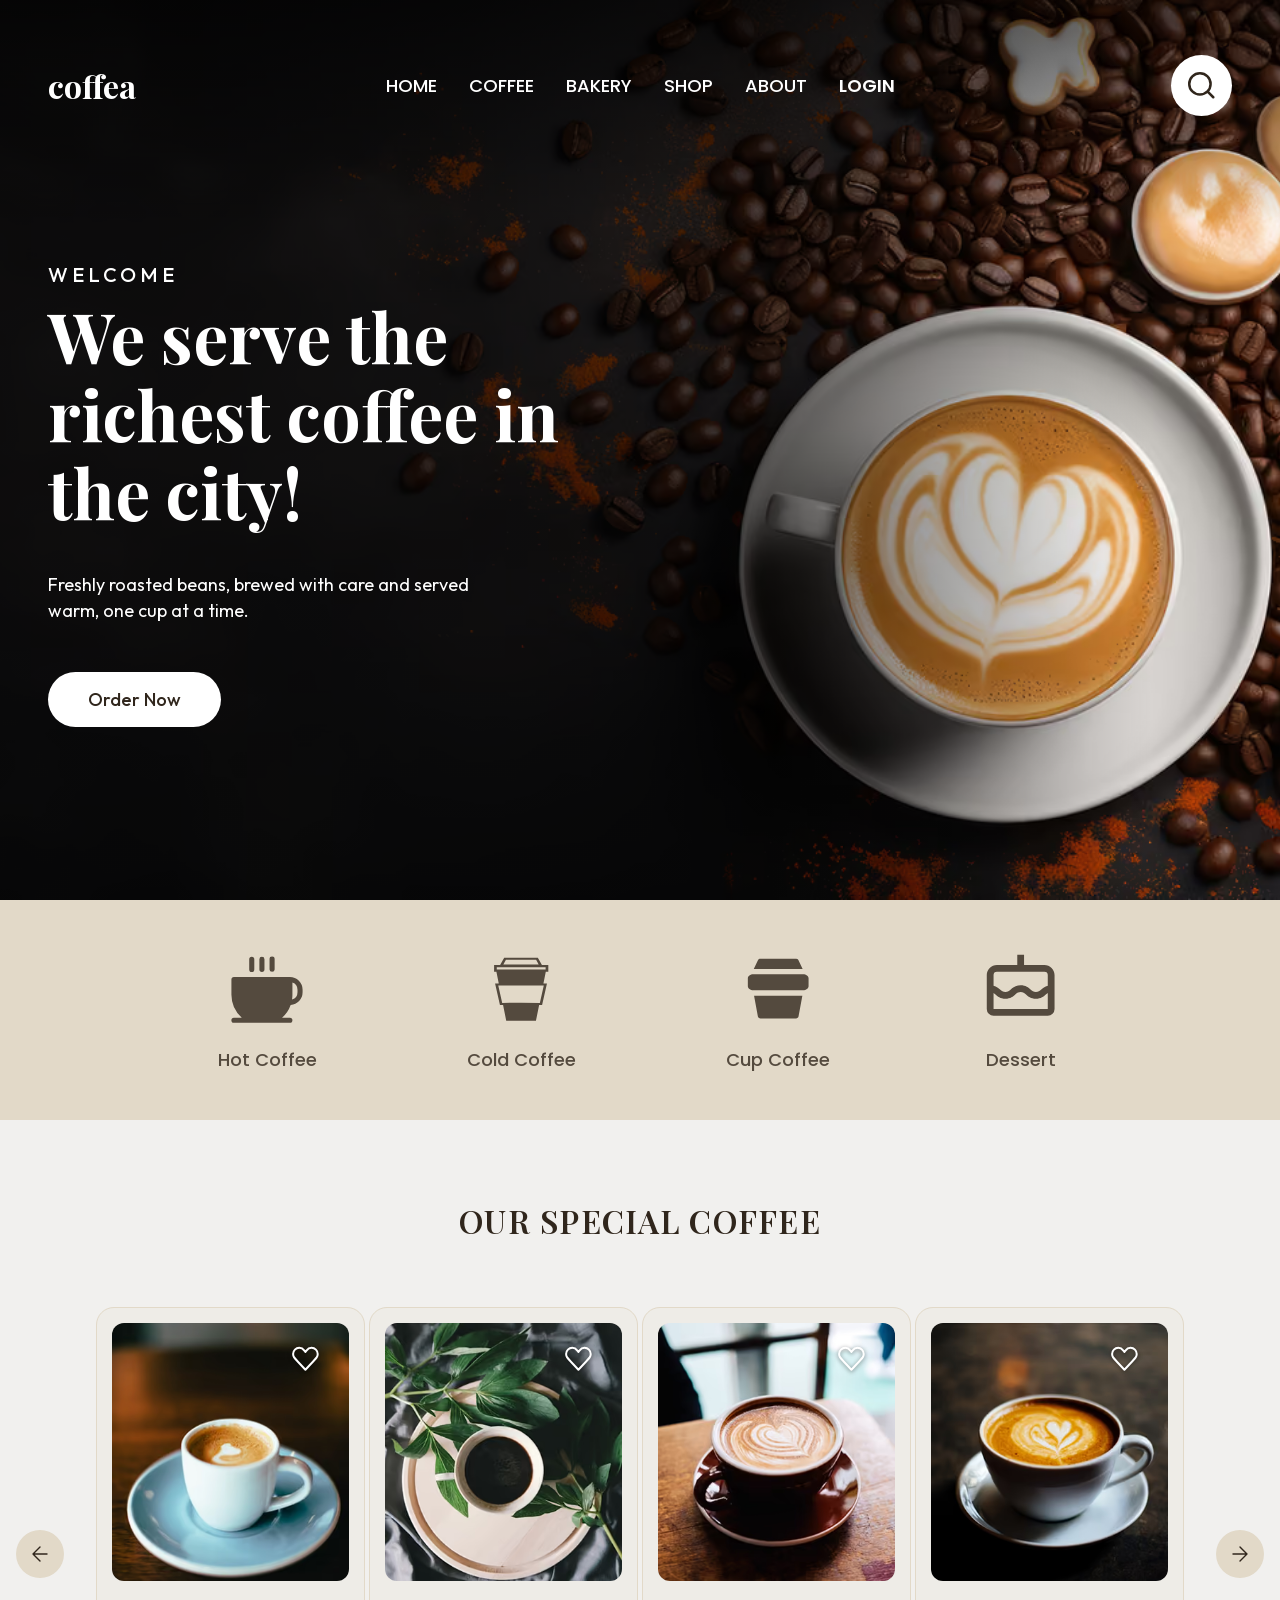
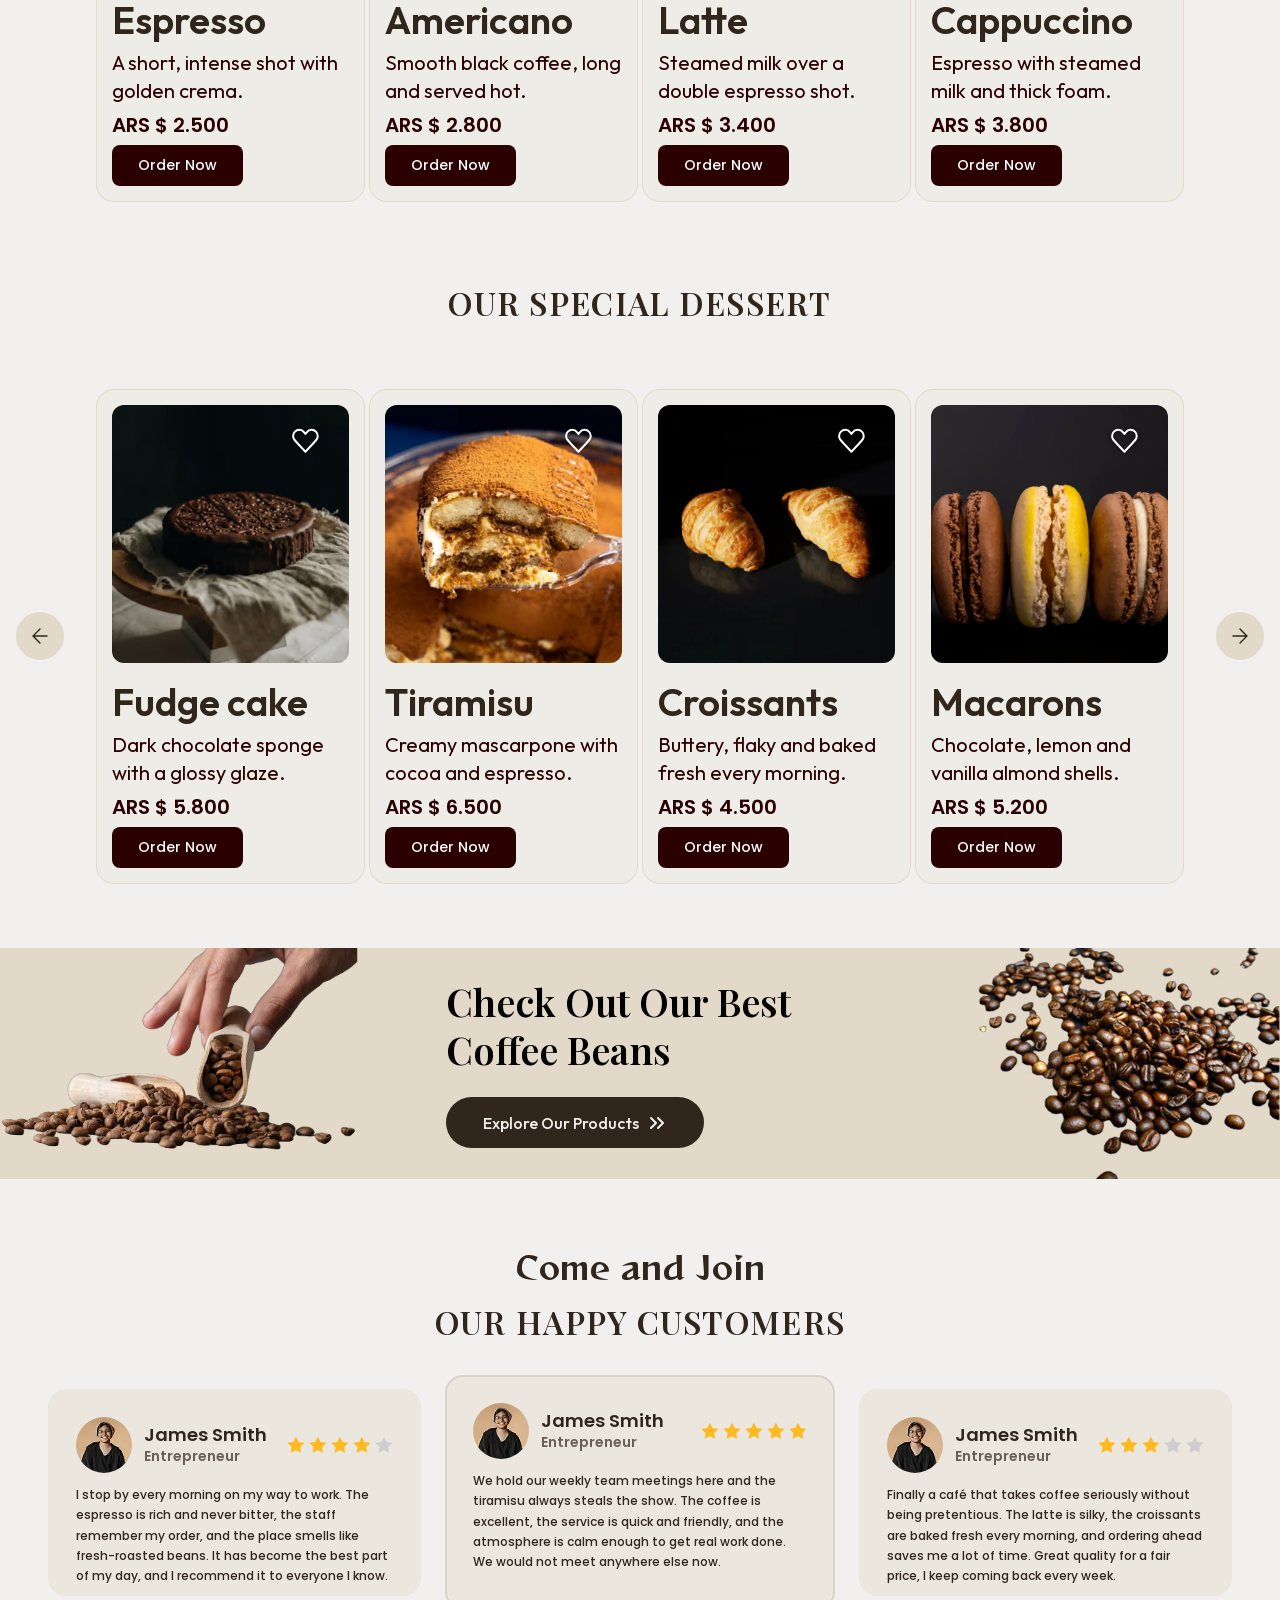
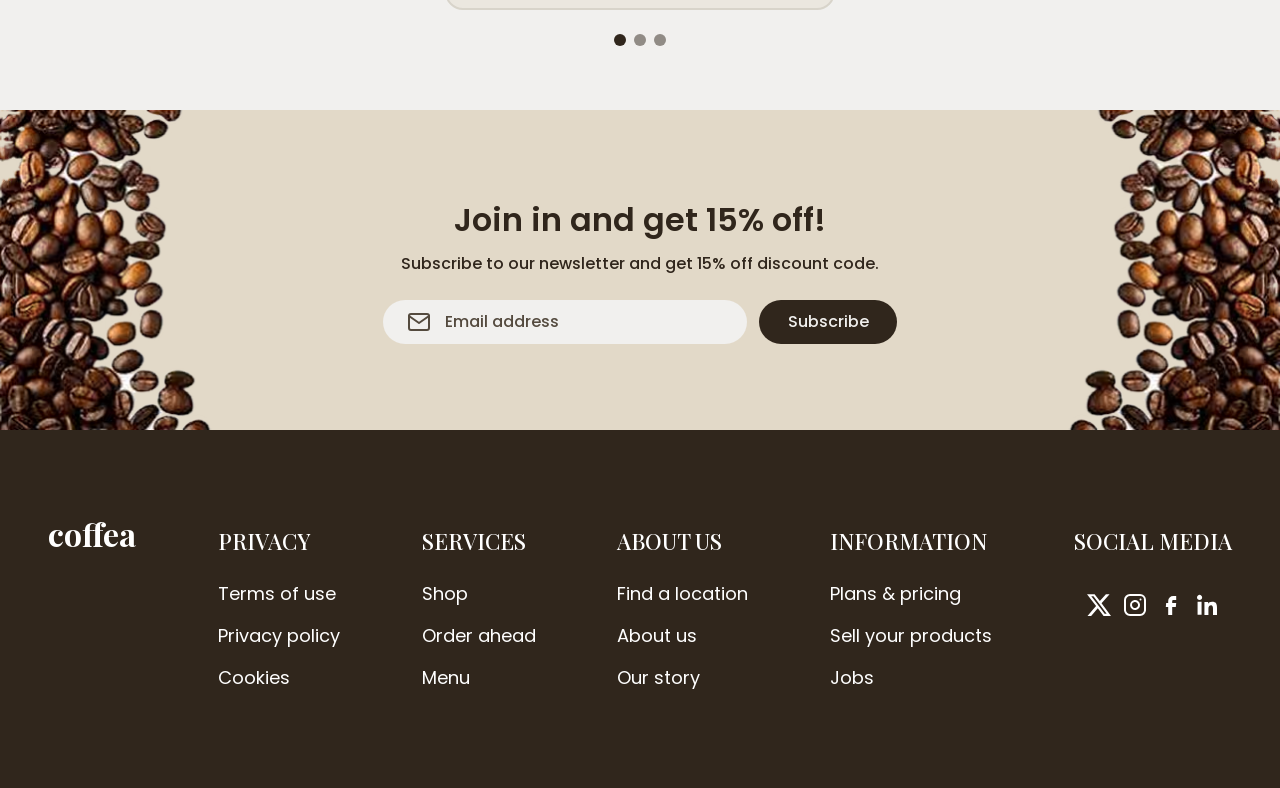
==== commit 751ba56e: "feat: prefix the peso prices with ARS Prices read 'ARS $ 2.500' so the currency is unambiguous. The " ====
--- a/index.html
+++ b/index.html
@@ -111,7 +111,7 @@
 
     <main id="main">
       <!--
-        Copy: products, descriptions, prices (Argentine pesos, "$ 2.800" format) and the hero text are real
+        Copy: products, descriptions, prices (Argentine pesos, "ARS $ 2.800" format) and the hero text are real
         English copy. The only placeholder left is the identity of the testimonials: the same name, role and
         avatar (the design's) repeat in all three cards on purpose, until real customers are chosen. The
         product photos and the avatar are real.
@@ -226,7 +226,7 @@
             <h3 class="product-card__name">Espresso</h3>
             <p class="product-card__description">A short, intense shot with golden crema.</p>
             <div class="product-card__row">
-              <data class="product-card__price" value="2500">$ 2.500</data>
+              <data class="product-card__price" value="2500">ARS $ 2.500</data>
               <button class="product-card__button" type="button">Order Now<span class="visually-hidden"> Espresso</span></button>
             </div>
           </article>
@@ -256,7 +256,7 @@
             <h3 class="product-card__name">Americano</h3>
             <p class="product-card__description">Smooth black coffee, long and served hot.</p>
             <div class="product-card__row">
-              <data class="product-card__price" value="2800">$ 2.800</data>
+              <data class="product-card__price" value="2800">ARS $ 2.800</data>
               <button class="product-card__button" type="button">Order Now<span class="visually-hidden"> Americano</span></button>
             </div>
           </article>
@@ -286,7 +286,7 @@
             <h3 class="product-card__name">Latte</h3>
             <p class="product-card__description">Steamed milk over a double espresso shot.</p>
             <div class="product-card__row">
-              <data class="product-card__price" value="3400">$ 3.400</data>
+              <data class="product-card__price" value="3400">ARS $ 3.400</data>
               <button class="product-card__button" type="button">Order Now<span class="visually-hidden"> Latte</span></button>
             </div>
           </article>
@@ -316,7 +316,7 @@
             <h3 class="product-card__name">Cappuccino</h3>
             <p class="product-card__description">Espresso with steamed milk and thick foam.</p>
             <div class="product-card__row">
-              <data class="product-card__price" value="3800">$ 3.800</data>
+              <data class="product-card__price" value="3800">ARS $ 3.800</data>
               <button class="product-card__button" type="button">Order Now<span class="visually-hidden"> Cappuccino</span></button>
             </div>
           </article>
@@ -372,7 +372,7 @@
             <h3 class="product-card__name">Fudge cake</h3>
             <p class="product-card__description">Dark chocolate sponge with a glossy glaze.</p>
             <div class="product-card__row">
-              <data class="product-card__price" value="5800">$ 5.800</data>
+              <data class="product-card__price" value="5800">ARS $ 5.800</data>
               <button class="product-card__button" type="button">Order Now<span class="visually-hidden"> Fudge cake</span></button>
             </div>
           </article>
@@ -404,7 +404,7 @@
             <h3 class="product-card__name">Tiramisu</h3>
             <p class="product-card__description">Creamy mascarpone with cocoa and espresso.</p>
             <div class="product-card__row">
-              <data class="product-card__price" value="6500">$ 6.500</data>
+              <data class="product-card__price" value="6500">ARS $ 6.500</data>
               <button class="product-card__button" type="button">Order Now<span class="visually-hidden"> Tiramisu</span></button>
             </div>
           </article>
@@ -436,7 +436,7 @@
             <h3 class="product-card__name">Croissants</h3>
             <p class="product-card__description">Buttery, flaky and baked fresh every morning.</p>
             <div class="product-card__row">
-              <data class="product-card__price" value="4500">$ 4.500</data>
+              <data class="product-card__price" value="4500">ARS $ 4.500</data>
               <button class="product-card__button" type="button">Order Now<span class="visually-hidden"> Croissants</span></button>
             </div>
           </article>
@@ -468,7 +468,7 @@
             <h3 class="product-card__name">Macarons</h3>
             <p class="product-card__description">Chocolate, lemon and vanilla almond shells.</p>
             <div class="product-card__row">
-              <data class="product-card__price" value="5200">$ 5.200</data>
+              <data class="product-card__price" value="5200">ARS $ 5.200</data>
               <button class="product-card__button" type="button">Order Now<span class="visually-hidden"> Macarons</span></button>
             </div>
           </article>
--- a/css/tokens.css
+++ b/css/tokens.css
@@ -163,6 +163,7 @@
     --card-ratio: 366 / 570; /* lower bound for the card height; content can only make it taller */
     --card-image-ratio: 334 / 364;
     --card-button-padding: 0.625rem 1.625rem; /* 10px 26px */
+    --card-price-width: 7.5rem; /* 120px: fits the widest "ARS $ 9.999" (about 119px) so every card wraps its price row at the same width */
     --size-heart: 2.0625rem; /* 33px */
     --inset-heart: 1.125rem; /* 18px from the top edge of the image */
     --inset-heart-end: 1.6875rem; /* 27px from the right edge of the image, as drawn in the design */
--- a/css/components/product-card.css
+++ b/css/components/product-card.css
@@ -103,17 +103,24 @@
 
   /* ---------- Price and button ---------- */
 
-  /* margin-top: auto pins the row to the bottom when the card is taller than its content. */
+  /*
+   * margin-top: auto pins the row to the bottom when the card is taller than its content.
+   * Price and button sit on one line when they fit (the 1920px design); in narrower cards the button
+   * wraps under the price, left-aligned like the text above. The price has a fixed minimum width so all
+   * cards of a carousel wrap at the same width (Poppins digits differ by about 1px between prices).
+   */
   .product-card__row {
     display: flex;
     flex-wrap: wrap;
     align-items: center;
     justify-content: space-between;
-    gap: var(--space-12);
+    gap: var(--space-8) var(--space-12);
     margin-top: auto;
   }
 
   .product-card__price {
+    min-inline-size: var(--card-price-width);
+    white-space: nowrap;
     font-family: var(--font-ui);
     font-size: var(--fs-lg);
     font-weight: var(--fw-semibold);
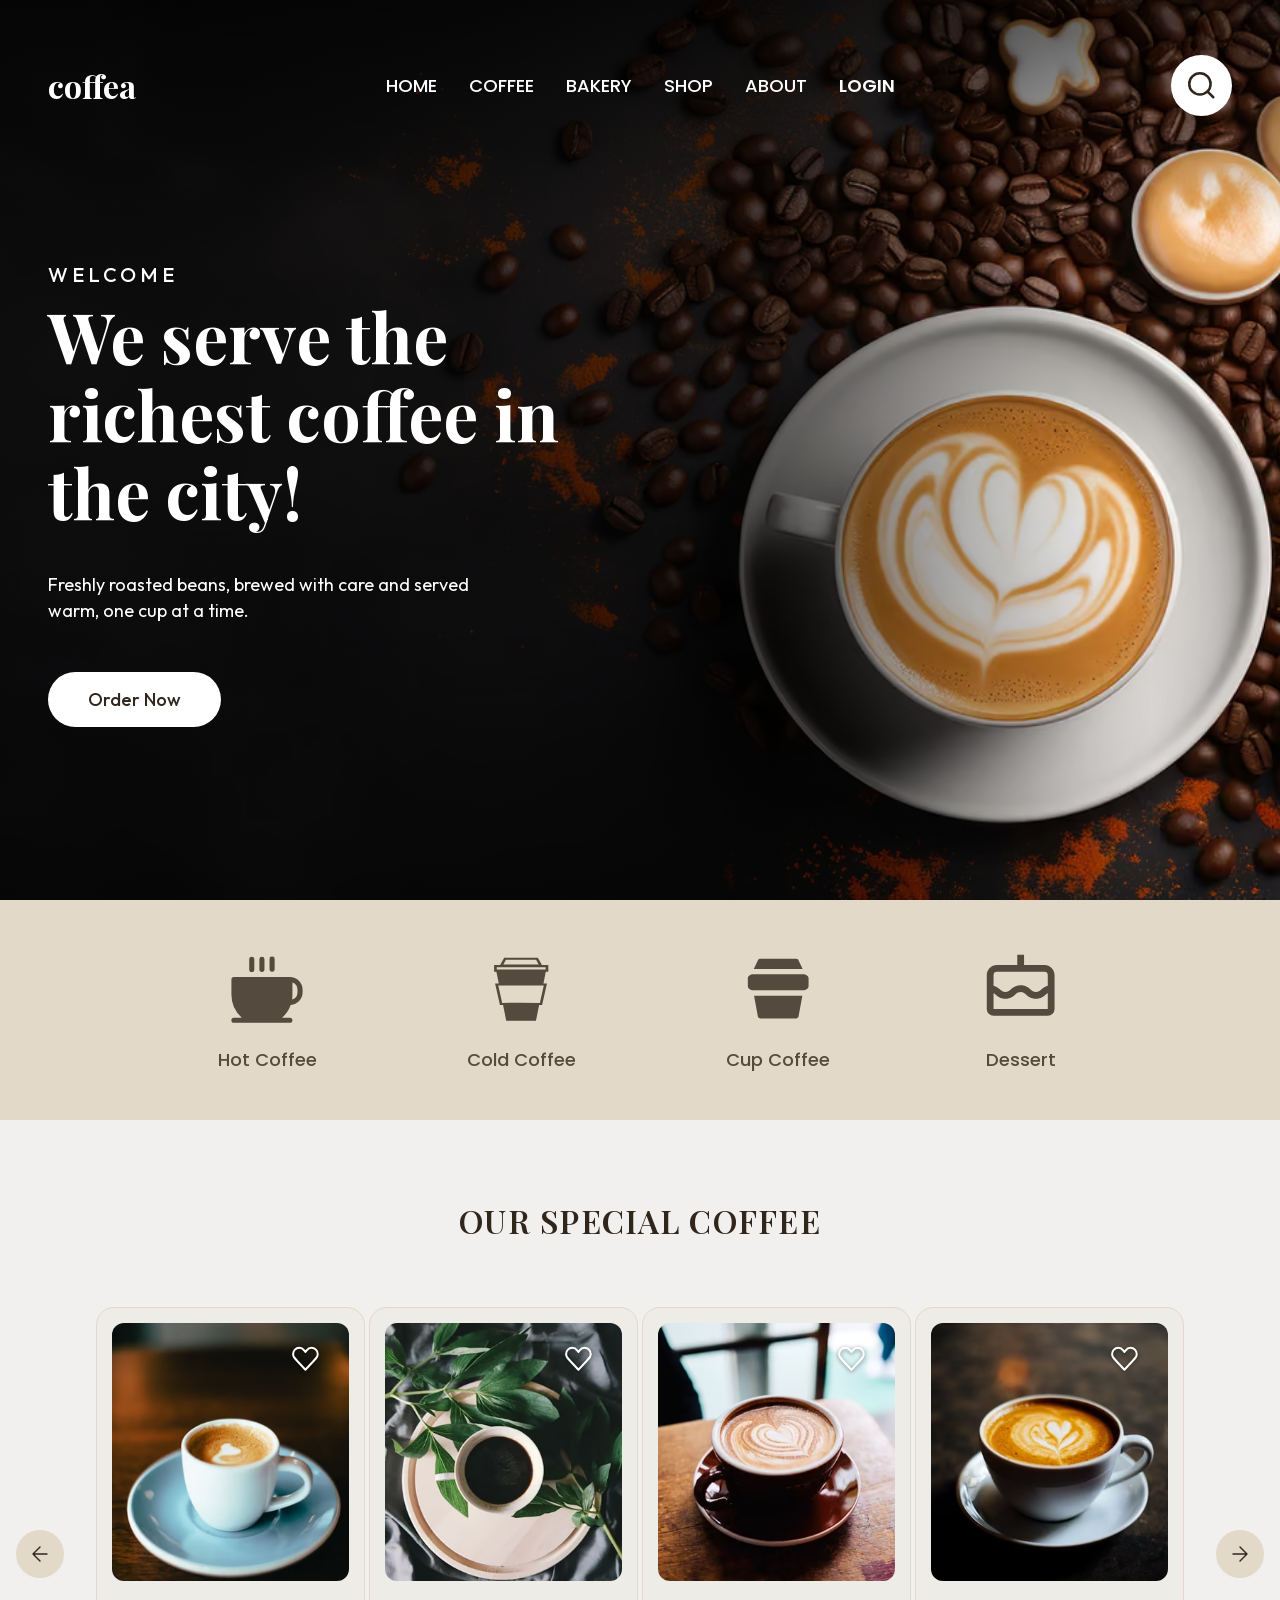
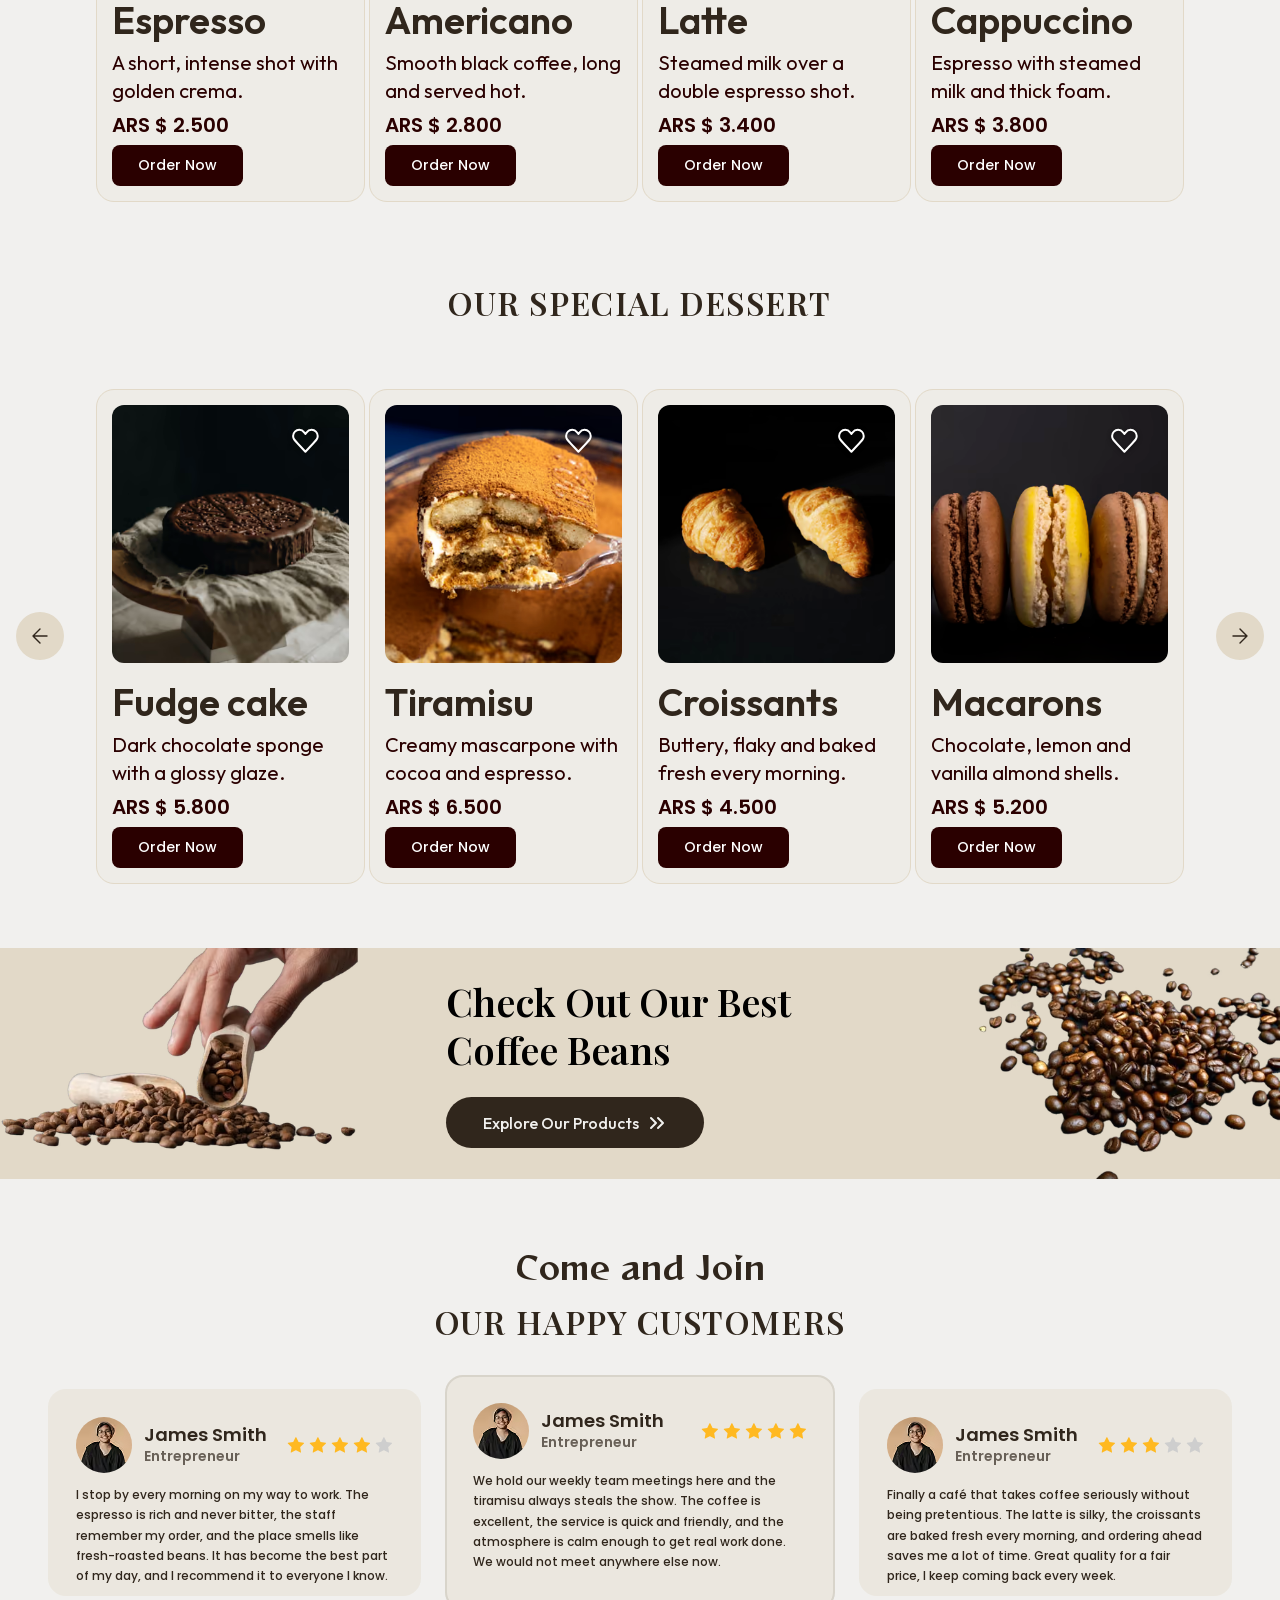
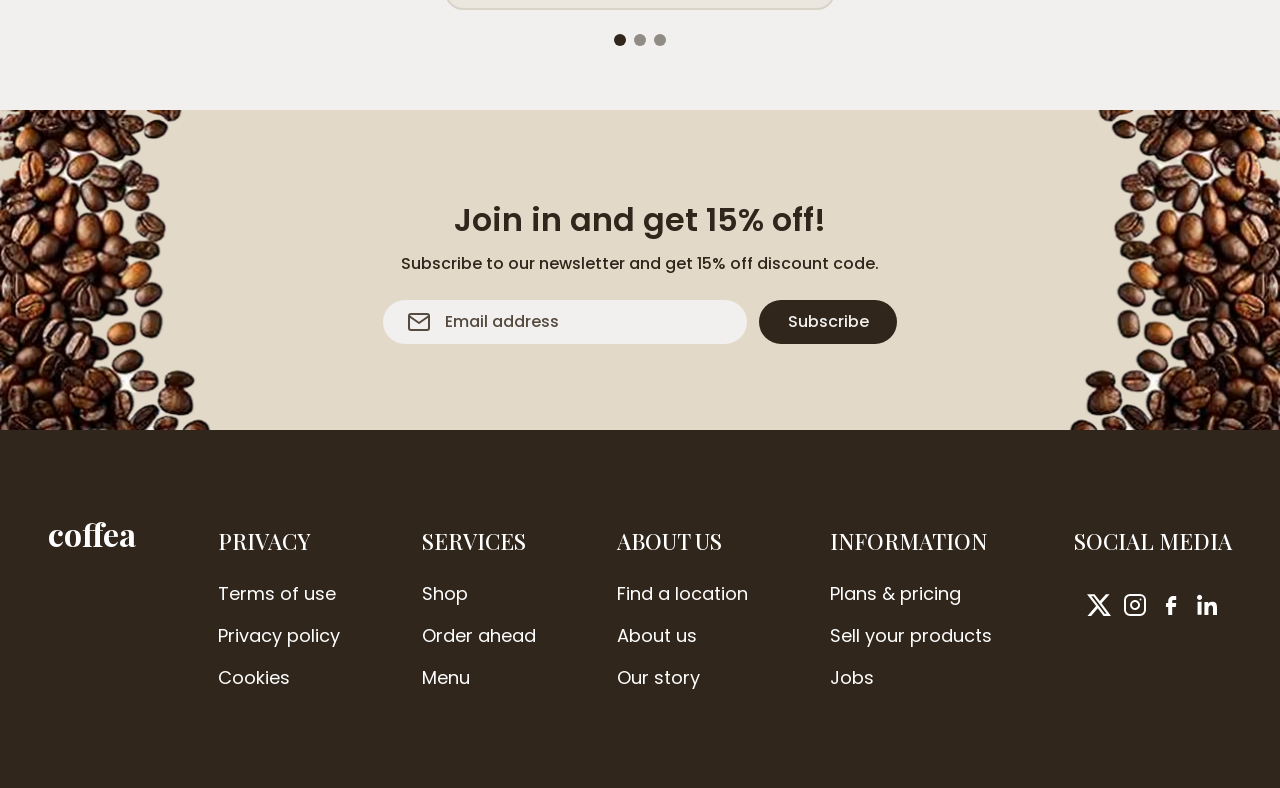
==== commit 4623c7fd: "perf: add real 2x photos with srcset and sizes Coffee cards, promo hand and beans and the newsletter" ====
--- a/index.html
+++ b/index.html
@@ -204,11 +204,13 @@
           <article class="product-card carousel__item" id="coffee-1">
             <div class="product-card__media">
               <picture>
-                <source type="image/avif" srcset="assets/img/coffee-1.avif">
-                <source type="image/webp" srcset="assets/img/coffee-1.webp">
+                <source type="image/avif" srcset="assets/img/coffee-1-334.avif 334w, assets/img/coffee-1-668.avif 668w" sizes="(min-width: 1860px) 334px, (min-width: 1440px) calc(261px + (100vw - 1440px) * 0.19), (min-width: 1280px) calc((100vw - 332px) / 4), (min-width: 1024px) calc((100vw - 320px) / 3), (min-width: 768px) min(334px, calc((100vw - 176px) / 2.5)), min(334px, calc((100vw - 86.4px) / 1.2))">
+                <source type="image/webp" srcset="assets/img/coffee-1-334.webp 334w, assets/img/coffee-1-668.webp 668w" sizes="(min-width: 1860px) 334px, (min-width: 1440px) calc(261px + (100vw - 1440px) * 0.19), (min-width: 1280px) calc((100vw - 332px) / 4), (min-width: 1024px) calc((100vw - 320px) / 3), (min-width: 768px) min(334px, calc((100vw - 176px) / 2.5)), min(334px, calc((100vw - 86.4px) / 1.2))">
                 <img
                   class="product-card__image"
-                  src="assets/img/coffee-1.jpg"
+                  src="assets/img/coffee-1-668.jpg"
+                  srcset="assets/img/coffee-1-334.jpg 334w, assets/img/coffee-1-668.jpg 668w"
+                  sizes="(min-width: 1860px) 334px, (min-width: 1440px) calc(261px + (100vw - 1440px) * 0.19), (min-width: 1280px) calc((100vw - 332px) / 4), (min-width: 1024px) calc((100vw - 320px) / 3), (min-width: 768px) min(334px, calc((100vw - 176px) / 2.5)), min(334px, calc((100vw - 86.4px) / 1.2))"
                   width="334"
                   height="364"
                   alt="Espresso in a white cup on a light blue saucer, on a wooden table"
@@ -234,11 +236,13 @@
           <article class="product-card carousel__item" id="coffee-2">
             <div class="product-card__media">
               <picture>
-                <source type="image/avif" srcset="assets/img/dessert-1.avif">
-                <source type="image/webp" srcset="assets/img/dessert-1.webp">
+                <source type="image/avif" srcset="assets/img/coffee-2-334.avif 334w, assets/img/coffee-2-668.avif 668w" sizes="(min-width: 1860px) 334px, (min-width: 1440px) calc(261px + (100vw - 1440px) * 0.19), (min-width: 1280px) calc((100vw - 332px) / 4), (min-width: 1024px) calc((100vw - 320px) / 3), (min-width: 768px) min(334px, calc((100vw - 176px) / 2.5)), min(334px, calc((100vw - 86.4px) / 1.2))">
+                <source type="image/webp" srcset="assets/img/coffee-2-334.webp 334w, assets/img/coffee-2-668.webp 668w" sizes="(min-width: 1860px) 334px, (min-width: 1440px) calc(261px + (100vw - 1440px) * 0.19), (min-width: 1280px) calc((100vw - 332px) / 4), (min-width: 1024px) calc((100vw - 320px) / 3), (min-width: 768px) min(334px, calc((100vw - 176px) / 2.5)), min(334px, calc((100vw - 86.4px) / 1.2))">
                 <img
                   class="product-card__image"
-                  src="assets/img/dessert-1.jpg"
+                  src="assets/img/coffee-2-668.jpg"
+                  srcset="assets/img/coffee-2-334.jpg 334w, assets/img/coffee-2-668.jpg 668w"
+                  sizes="(min-width: 1860px) 334px, (min-width: 1440px) calc(261px + (100vw - 1440px) * 0.19), (min-width: 1280px) calc((100vw - 332px) / 4), (min-width: 1024px) calc((100vw - 320px) / 3), (min-width: 768px) min(334px, calc((100vw - 176px) / 2.5)), min(334px, calc((100vw - 86.4px) / 1.2))"
                   width="334"
                   height="364"
                   alt="Top view of a cup of black coffee on a wooden tray among green leaves"
@@ -264,11 +268,13 @@
           <article class="product-card carousel__item" id="coffee-3">
             <div class="product-card__media">
               <picture>
-                <source type="image/avif" srcset="assets/img/dessert-2.avif">
-                <source type="image/webp" srcset="assets/img/dessert-2.webp">
+                <source type="image/avif" srcset="assets/img/coffee-3-334.avif 334w, assets/img/coffee-3-668.avif 668w" sizes="(min-width: 1860px) 334px, (min-width: 1440px) calc(261px + (100vw - 1440px) * 0.19), (min-width: 1280px) calc((100vw - 332px) / 4), (min-width: 1024px) calc((100vw - 320px) / 3), (min-width: 768px) min(334px, calc((100vw - 176px) / 2.5)), min(334px, calc((100vw - 86.4px) / 1.2))">
+                <source type="image/webp" srcset="assets/img/coffee-3-334.webp 334w, assets/img/coffee-3-668.webp 668w" sizes="(min-width: 1860px) 334px, (min-width: 1440px) calc(261px + (100vw - 1440px) * 0.19), (min-width: 1280px) calc((100vw - 332px) / 4), (min-width: 1024px) calc((100vw - 320px) / 3), (min-width: 768px) min(334px, calc((100vw - 176px) / 2.5)), min(334px, calc((100vw - 86.4px) / 1.2))">
                 <img
                   class="product-card__image"
-                  src="assets/img/dessert-2.jpg"
+                  src="assets/img/coffee-3-668.jpg"
+                  srcset="assets/img/coffee-3-334.jpg 334w, assets/img/coffee-3-668.jpg 668w"
+                  sizes="(min-width: 1860px) 334px, (min-width: 1440px) calc(261px + (100vw - 1440px) * 0.19), (min-width: 1280px) calc((100vw - 332px) / 4), (min-width: 1024px) calc((100vw - 320px) / 3), (min-width: 768px) min(334px, calc((100vw - 176px) / 2.5)), min(334px, calc((100vw - 86.4px) / 1.2))"
                   width="334"
                   height="364"
                   alt="Latte with a heart of milk foam in a maroon cup and saucer on a wooden table"
@@ -294,11 +300,13 @@
           <article class="product-card carousel__item" id="coffee-4">
             <div class="product-card__media">
               <picture>
-                <source type="image/avif" srcset="assets/img/coffee-2.avif">
-                <source type="image/webp" srcset="assets/img/coffee-2.webp">
+                <source type="image/avif" srcset="assets/img/coffee-4-334.avif 334w, assets/img/coffee-4-668.avif 668w" sizes="(min-width: 1860px) 334px, (min-width: 1440px) calc(261px + (100vw - 1440px) * 0.19), (min-width: 1280px) calc((100vw - 332px) / 4), (min-width: 1024px) calc((100vw - 320px) / 3), (min-width: 768px) min(334px, calc((100vw - 176px) / 2.5)), min(334px, calc((100vw - 86.4px) / 1.2))">
+                <source type="image/webp" srcset="assets/img/coffee-4-334.webp 334w, assets/img/coffee-4-668.webp 668w" sizes="(min-width: 1860px) 334px, (min-width: 1440px) calc(261px + (100vw - 1440px) * 0.19), (min-width: 1280px) calc((100vw - 332px) / 4), (min-width: 1024px) calc((100vw - 320px) / 3), (min-width: 768px) min(334px, calc((100vw - 176px) / 2.5)), min(334px, calc((100vw - 86.4px) / 1.2))">
                 <img
                   class="product-card__image"
-                  src="assets/img/coffee-2.jpg"
+                  src="assets/img/coffee-4-668.jpg"
+                  srcset="assets/img/coffee-4-334.jpg 334w, assets/img/coffee-4-668.jpg 668w"
+                  sizes="(min-width: 1860px) 334px, (min-width: 1440px) calc(261px + (100vw - 1440px) * 0.19), (min-width: 1280px) calc((100vw - 332px) / 4), (min-width: 1024px) calc((100vw - 320px) / 3), (min-width: 768px) min(334px, calc((100vw - 176px) / 2.5)), min(334px, calc((100vw - 86.4px) / 1.2))"
                   width="334"
                   height="364"
                   alt="Cappuccino with heart-shaped latte art in a white cup on a dark table"
@@ -486,9 +494,9 @@
 
       <section class="promo" aria-labelledby="promo-title">
         <picture class="promo__picture promo__picture--hand">
-          <source type="image/avif" srcset="assets/img/promo-hand.avif">
-          <source type="image/webp" srcset="assets/img/promo-hand.webp">
-          <img class="promo__image" src="assets/img/promo-hand.png" width="521" height="335" alt="" loading="lazy" decoding="async">
+          <source type="image/avif" srcset="assets/img/promo-hand-521.avif 521w, assets/img/promo-hand-1041.avif 1041w" sizes="(min-width: 64em) min(520px, 28vw), min(520px, 40vw)">
+          <source type="image/webp" srcset="assets/img/promo-hand-521.webp 521w, assets/img/promo-hand-1041.webp 1041w" sizes="(min-width: 64em) min(520px, 28vw), min(520px, 40vw)">
+          <img class="promo__image" src="assets/img/promo-hand-521.png" width="521" height="335" alt="" loading="lazy" decoding="async">
         </picture>
 
         <div class="promo__inner">
@@ -500,9 +508,9 @@
         </div>
 
         <picture class="promo__picture promo__picture--beans">
-          <source type="image/avif" srcset="assets/img/promo-beans.avif">
-          <source type="image/webp" srcset="assets/img/promo-beans.webp">
-          <img class="promo__image" src="assets/img/promo-beans.png" width="503" height="335" alt="" loading="lazy" decoding="async">
+          <source type="image/avif" srcset="assets/img/promo-beans-503.avif 503w, assets/img/promo-beans-1005.avif 1005w" sizes="min(503px, 27vw)">
+          <source type="image/webp" srcset="assets/img/promo-beans-503.webp 503w, assets/img/promo-beans-1005.webp 1005w" sizes="min(503px, 27vw)">
+          <img class="promo__image" src="assets/img/promo-beans-503.png" width="503" height="335" alt="" loading="lazy" decoding="async">
         </picture>
       </section>
 
@@ -633,9 +641,9 @@
 
       <section class="newsletter" aria-labelledby="newsletter-title">
         <picture class="newsletter__picture newsletter__picture--left">
-          <source type="image/avif" srcset="assets/img/newsletter-beans.avif">
-          <source type="image/webp" srcset="assets/img/newsletter-beans.webp">
-          <img class="newsletter__image" src="assets/img/newsletter-beans.png" width="482" height="321" alt="" loading="lazy" decoding="async">
+          <source type="image/avif" srcset="assets/img/newsletter-beans-482.avif 482w, assets/img/newsletter-beans-964.avif 964w" sizes="482px">
+          <source type="image/webp" srcset="assets/img/newsletter-beans-482.webp 482w, assets/img/newsletter-beans-964.webp 964w" sizes="482px">
+          <img class="newsletter__image" src="assets/img/newsletter-beans-482.png" width="482" height="321" alt="" loading="lazy" decoding="async">
         </picture>
 
         <div class="newsletter__inner">
@@ -662,9 +670,9 @@
         </div>
 
         <picture class="newsletter__picture newsletter__picture--right">
-          <source type="image/avif" srcset="assets/img/newsletter-beans.avif">
-          <source type="image/webp" srcset="assets/img/newsletter-beans.webp">
-          <img class="newsletter__image" src="assets/img/newsletter-beans.png" width="482" height="321" alt="" loading="lazy" decoding="async">
+          <source type="image/avif" srcset="assets/img/newsletter-beans-482.avif 482w, assets/img/newsletter-beans-964.avif 964w" sizes="482px">
+          <source type="image/webp" srcset="assets/img/newsletter-beans-482.webp 482w, assets/img/newsletter-beans-964.webp 964w" sizes="482px">
+          <img class="newsletter__image" src="assets/img/newsletter-beans-482.png" width="482" height="321" alt="" loading="lazy" decoding="async">
         </picture>
       </section>
     </main>
